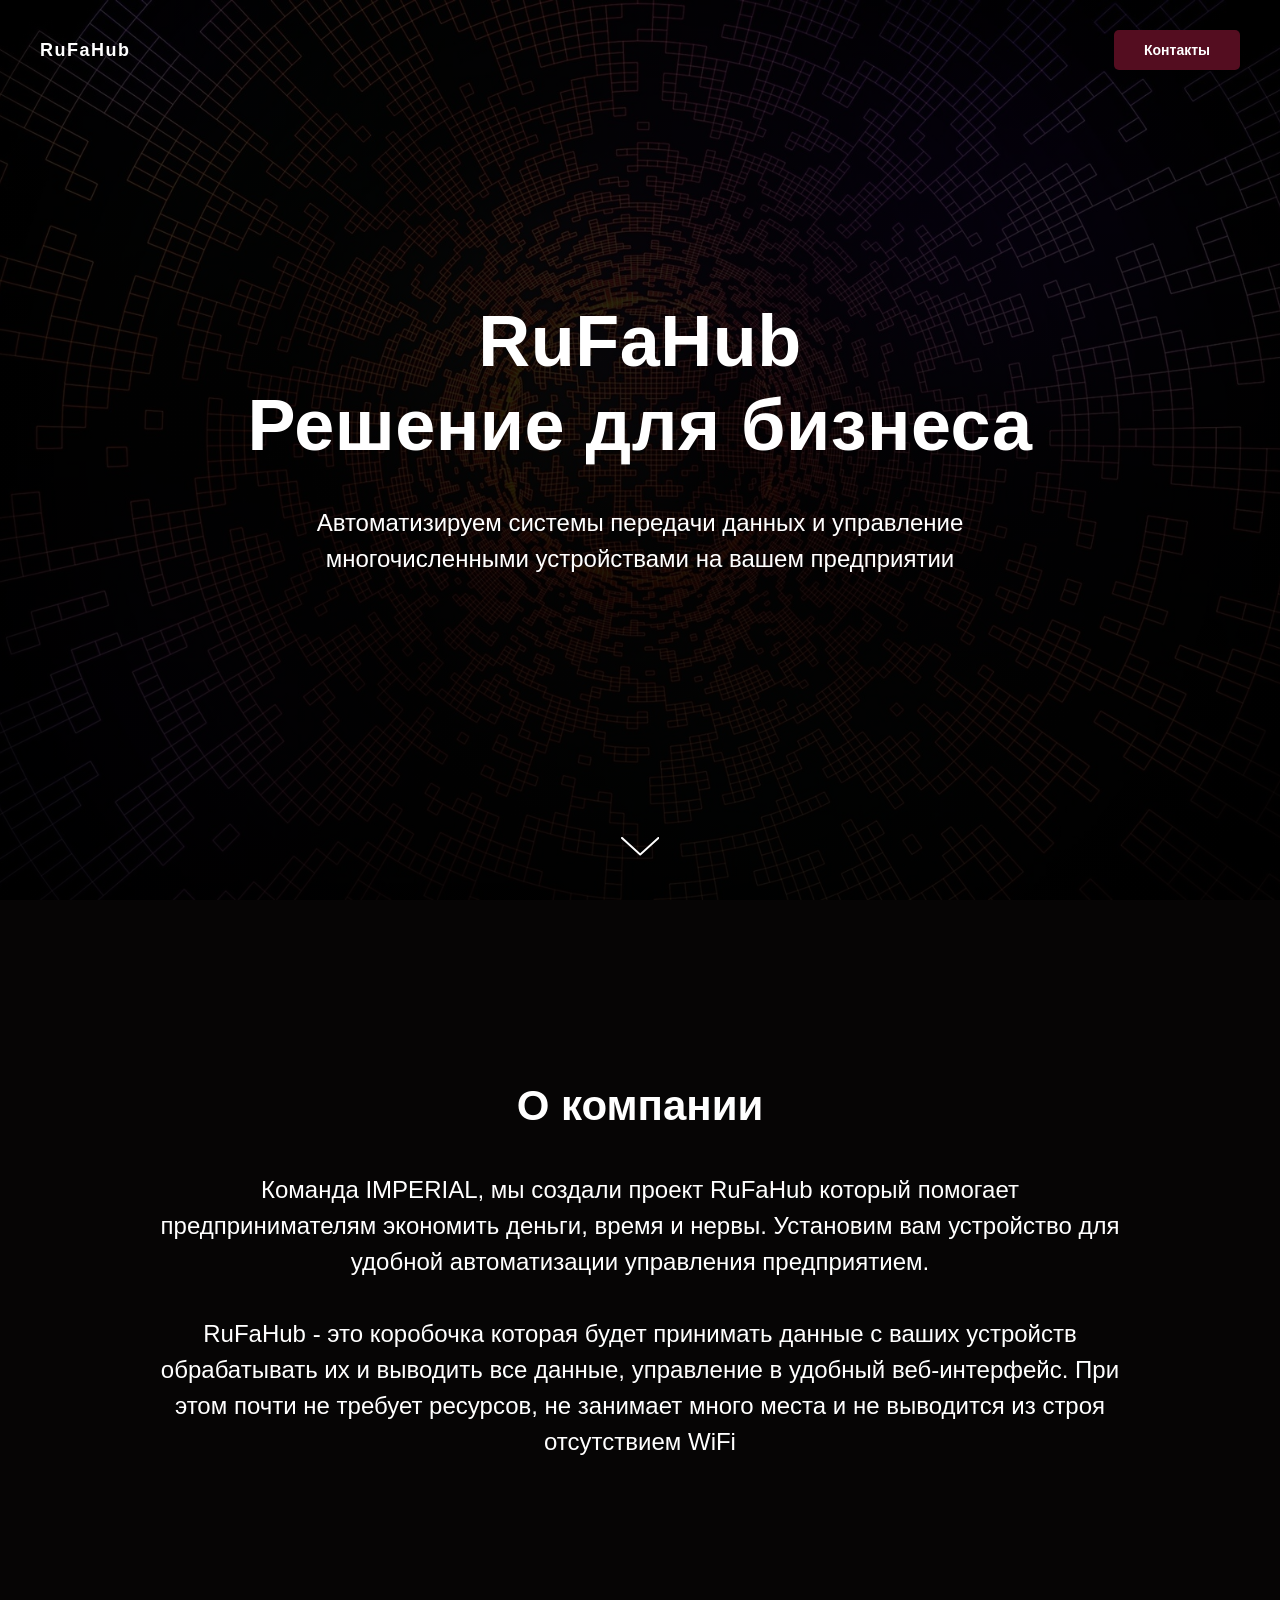
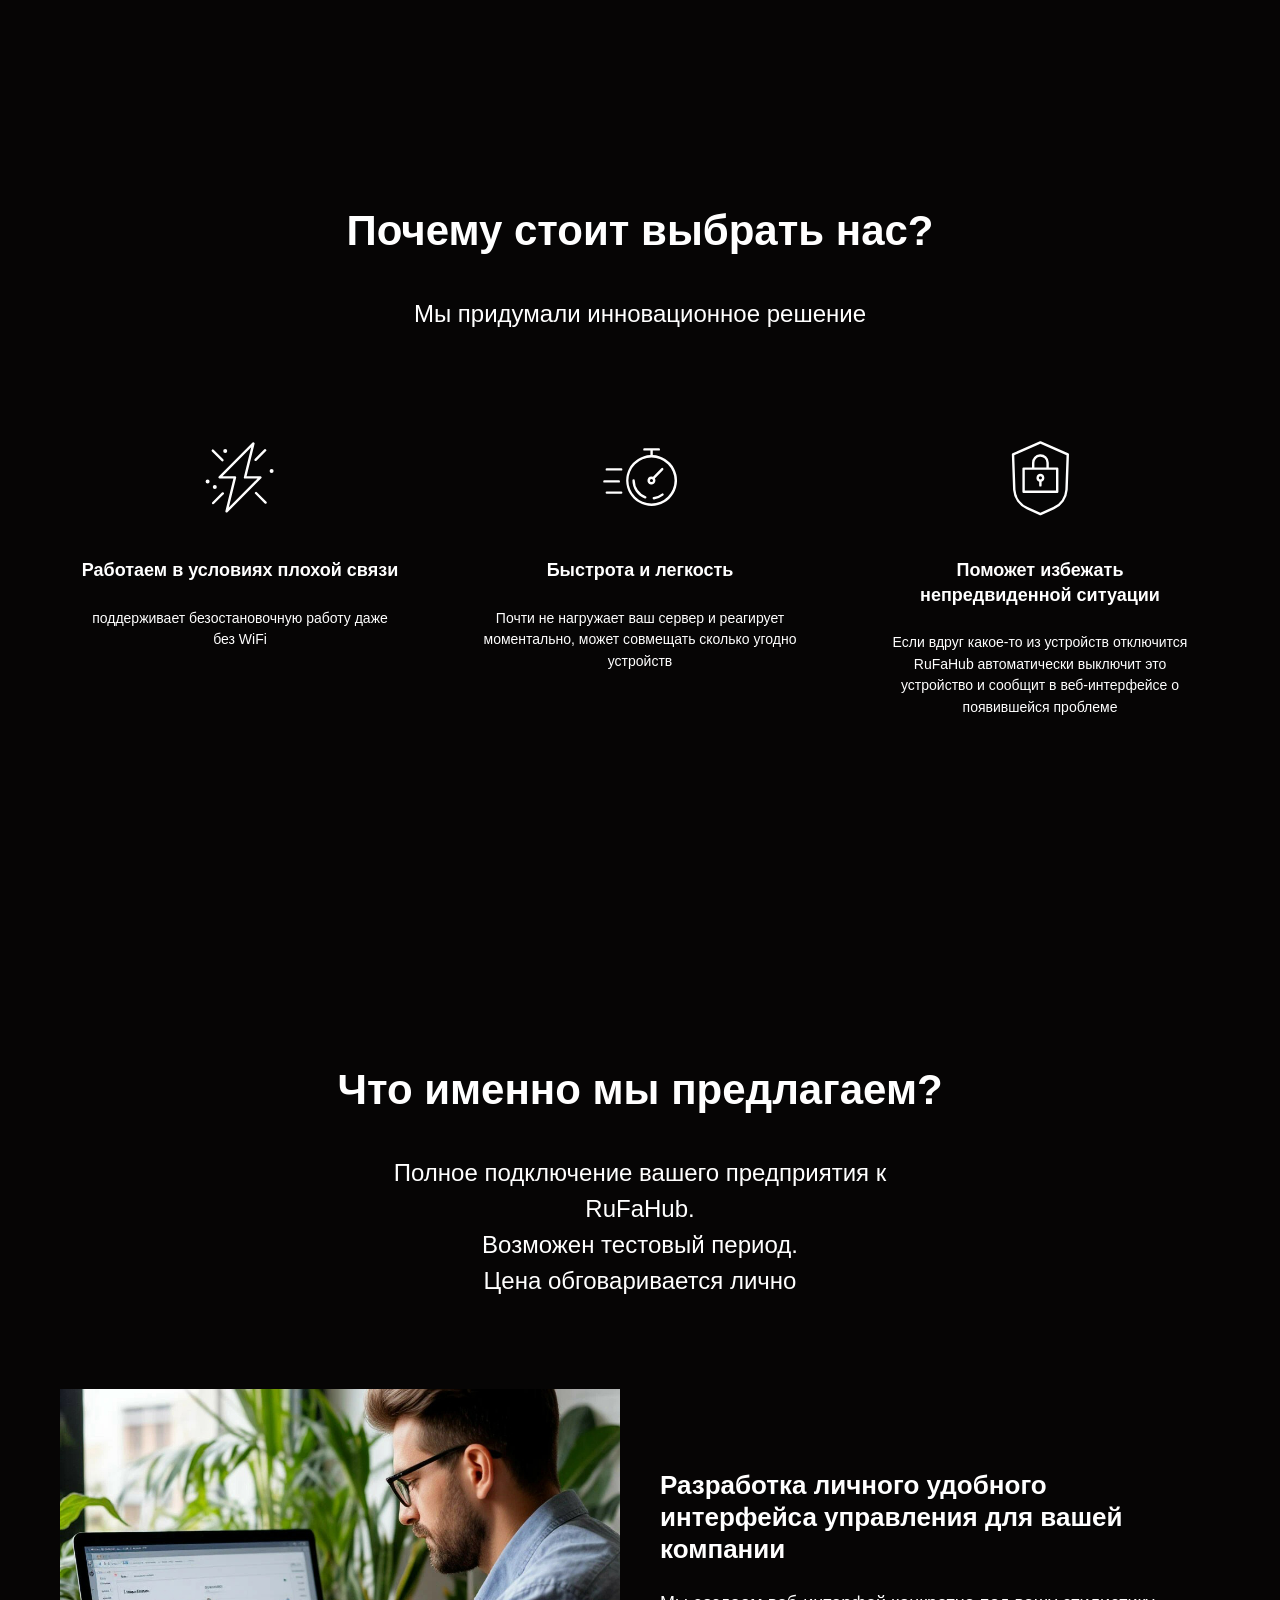
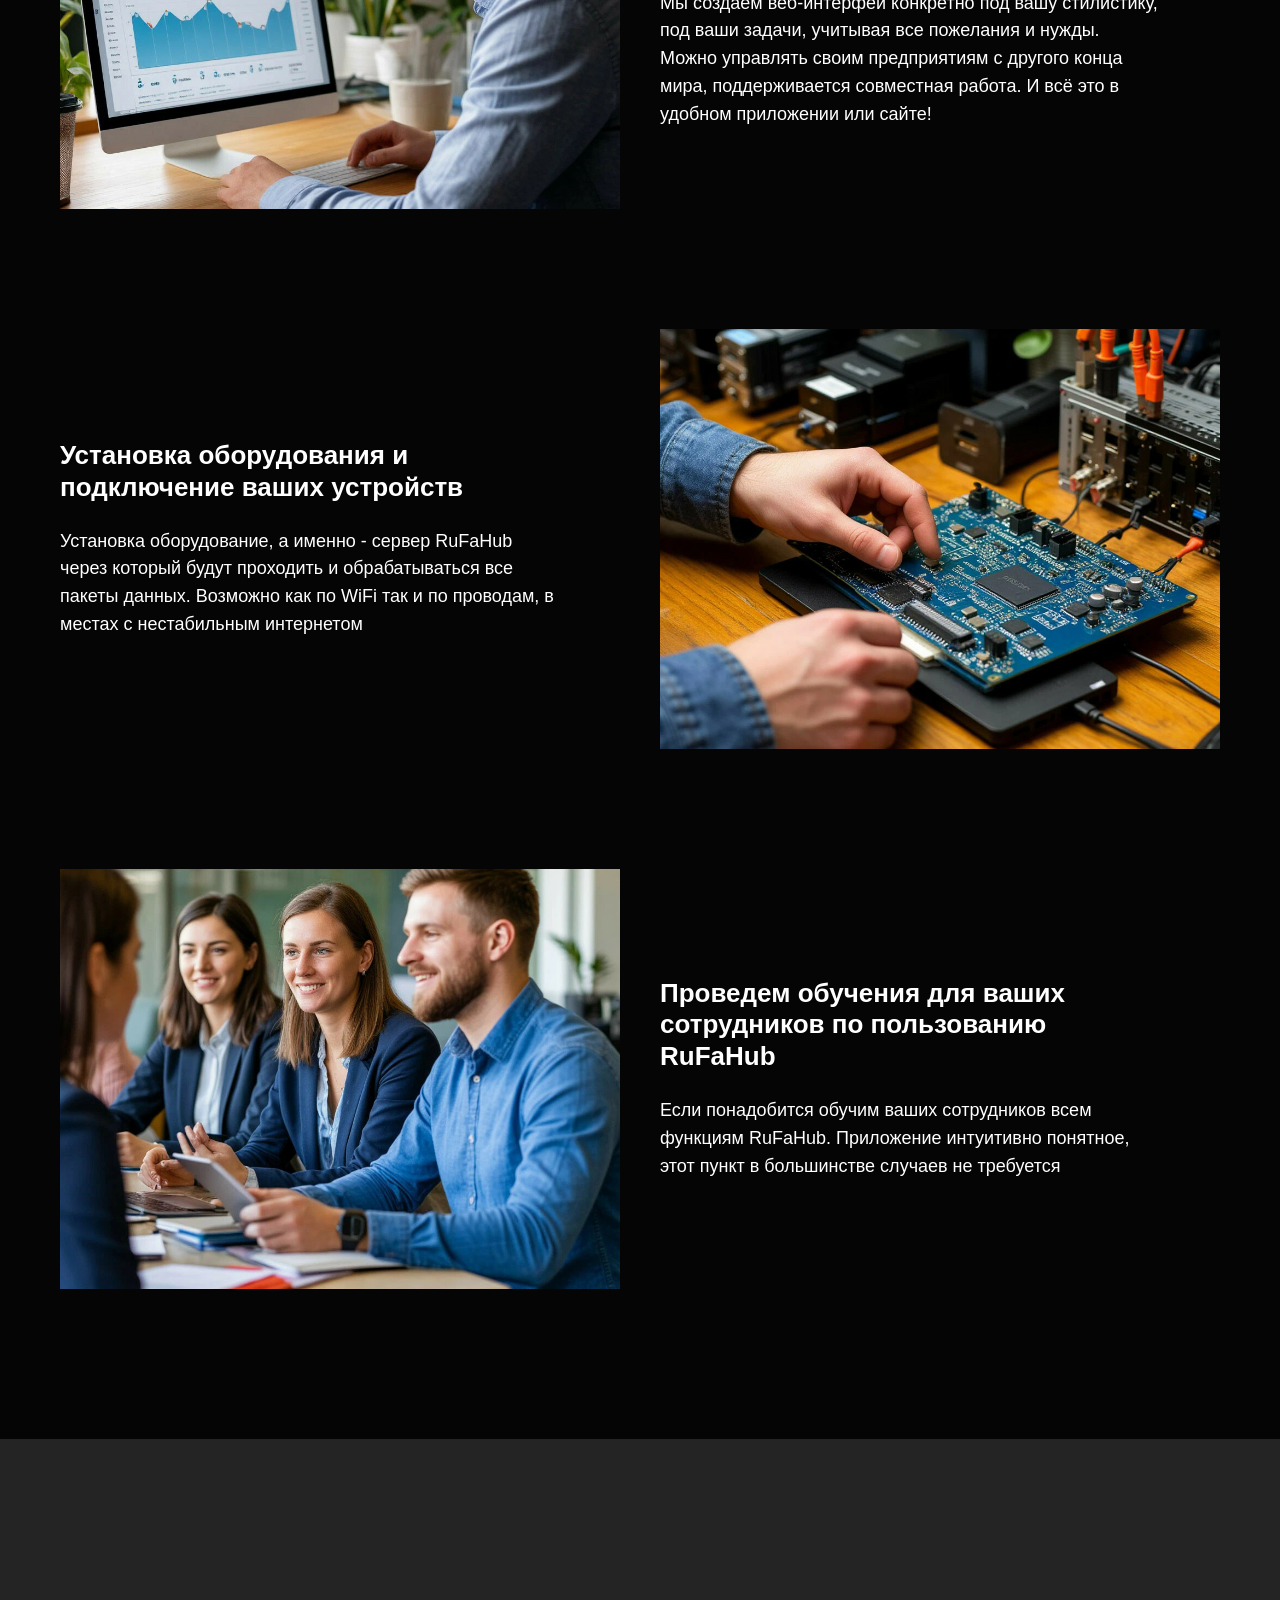
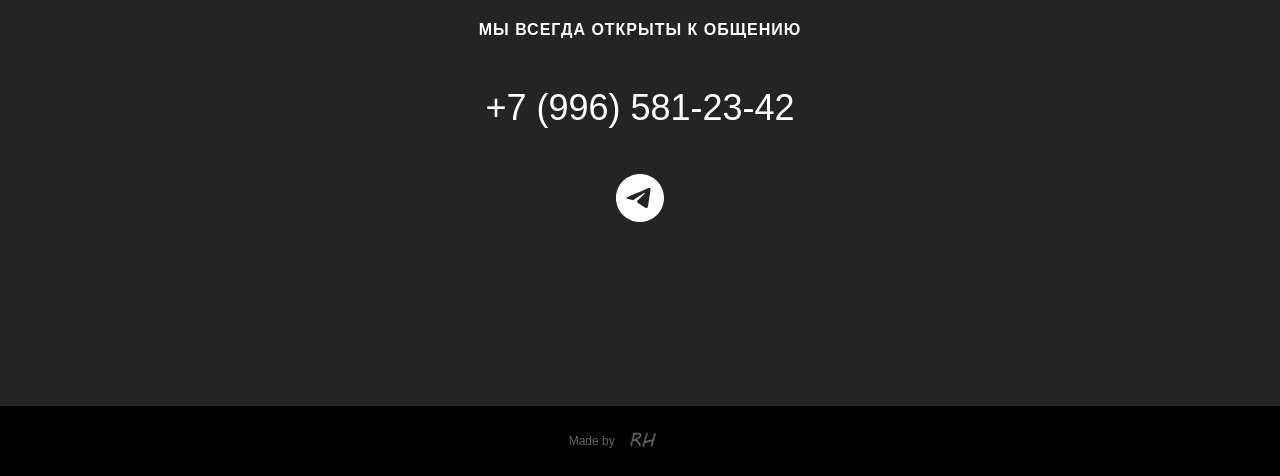
==== index.html @ b30a7cc0 "Add files via upload" ====
<!DOCTYPE html> <html> <head> <meta charset="utf-8" /> <meta http-equiv="Content-Type" content="text/html; charset=utf-8" /> <meta name="viewport" content="width=device-width, initial-scale=1.0" /> <!--metatextblock--> <title>RuFaHub</title> <meta name="description" content="RuFaHub" /> <meta property="og:url" content="http://dvrhjbfdklm.tilda.ws" /> <meta property="og:title" content="RuFaHub" /> <meta property="og:description" content="Пример того, как можно рассказать о компании" /> <meta property="og:type" content="website" /> <meta property="og:image" content="images/tild3836-3633-4561-a666-643430313362__-__resize__504x__software-gb9ef25078_.jpg" /> <link rel="canonical" href="http://dvrhjbfdklm.tilda.ws"> <!--/metatextblock--> <meta name="format-detection" content="telephone=no" /> <meta http-equiv="x-dns-prefetch-control" content="on"> <link rel="dns-prefetch" href="https://ws.tildacdn.com">  <link rel="shortcut icon" href="images/tildafavicon.ico" type="image/x-icon" /> <!-- Assets --> <script src="https://neo.tildacdn.com/js/tilda-fallback-1.0.min.js" async charset="utf-8"></script> <link rel="stylesheet" href="css/tilda-grid-3.0.min.css" type="text/css" media="all" onerror="this.loaderr='y';"/> <link rel="stylesheet" href="css/tilda-blocks-page68066929.min.css?t=1746087575" type="text/css" media="all" onerror="this.loaderr='y';" /> <link rel="stylesheet" href="css/tilda-animation-2.0.min.css" type="text/css" media="all" onerror="this.loaderr='y';" /> <link rel="stylesheet" href="css/tilda-cover-1.0.min.css" type="text/css" media="all" onerror="this.loaderr='y';" /> <link rel="stylesheet" href="css/tilda-cards-1.0.min.css" type="text/css" media="all" onerror="this.loaderr='y';" /> <link rel="stylesheet" href="css/fonts-tildasans.css" type="text/css" media="all" onerror="this.loaderr='y';" /> <script nomodule src="js/tilda-polyfill-1.0.min.js" charset="utf-8"></script> <script type="text/javascript">function t_onReady(func) {if(document.readyState!='loading') {func();} else {document.addEventListener('DOMContentLoaded',func);}}
function t_onFuncLoad(funcName,okFunc,time) {if(typeof window[funcName]==='function') {okFunc();} else {setTimeout(function() {t_onFuncLoad(funcName,okFunc,time);},(time||100));}}function t_throttle(fn,threshhold,scope) {return function() {fn.apply(scope||this,arguments);};}</script> <script src="js/tilda-scripts-3.0.min.js" charset="utf-8" defer onerror="this.loaderr='y';"></script> <script src="js/tilda-blocks-page68066929.min.js?t=1746087575" charset="utf-8" async onerror="this.loaderr='y';"></script> <script src="js/lazyload-1.3.min.export.js" charset="utf-8" async onerror="this.loaderr='y';"></script> <script src="js/tilda-animation-2.0.min.js" charset="utf-8" async onerror="this.loaderr='y';"></script> <script src="js/tilda-menu-1.0.min.js" charset="utf-8" async onerror="this.loaderr='y';"></script> <script src="js/tilda-cover-1.0.min.js" charset="utf-8" async onerror="this.loaderr='y';"></script> <script src="js/tilda-cards-1.0.min.js" charset="utf-8" async onerror="this.loaderr='y';"></script> <script src="js/tilda-skiplink-1.0.min.js" charset="utf-8" async onerror="this.loaderr='y';"></script> <script src="js/tilda-events-1.0.min.js" charset="utf-8" async onerror="this.loaderr='y';"></script> <script type="text/javascript">window.dataLayer=window.dataLayer||[];</script> <script type="text/javascript">(function() {if((/bot|google|yandex|baidu|bing|msn|duckduckbot|teoma|slurp|crawler|spider|robot|crawling|facebook/i.test(navigator.userAgent))===false&&typeof(sessionStorage)!='undefined'&&sessionStorage.getItem('visited')!=='y'&&document.visibilityState){var style=document.createElement('style');style.type='text/css';style.innerHTML='@media screen and (min-width: 980px) {.t-records {opacity: 0;}.t-records_animated {-webkit-transition: opacity ease-in-out .2s;-moz-transition: opacity ease-in-out .2s;-o-transition: opacity ease-in-out .2s;transition: opacity ease-in-out .2s;}.t-records.t-records_visible {opacity: 1;}}';document.getElementsByTagName('head')[0].appendChild(style);function t_setvisRecs(){var alr=document.querySelectorAll('.t-records');Array.prototype.forEach.call(alr,function(el) {el.classList.add("t-records_animated");});setTimeout(function() {Array.prototype.forEach.call(alr,function(el) {el.classList.add("t-records_visible");});sessionStorage.setItem("visited","y");},400);}
document.addEventListener('DOMContentLoaded',t_setvisRecs);}})();</script></head> <body class="t-body" style="margin:0;"> <!--allrecords--> <div id="allrecords" data-tilda-export="yes" class="t-records" data-hook="blocks-collection-content-node" data-tilda-project-id="13129597" data-tilda-page-id="68066929" data-tilda-formskey="01997da2cccad32f312a5c9513129597" data-tilda-cookie="no" data-tilda-lazy="yes" data-tilda-root-zone="com"> <div id="rec998269716" class="r t-rec" style=" " data-animationappear="off" data-record-type="257"> <!-- T228 --> <div id="nav998269716marker"></div> <div class="tmenu-mobile"> <div class="tmenu-mobile__container"> <div class="tmenu-mobile__text t-name t-name_md" field="menu_mob_title">&nbsp;</div> <button type="button"
class="t-menuburger t-menuburger_first "
aria-label="Навигационное меню"
aria-expanded="false"> <span style="background-color:#fff;"></span> <span style="background-color:#fff;"></span> <span style="background-color:#fff;"></span> <span style="background-color:#fff;"></span> </button> <script>function t_menuburger_init(recid) {var rec=document.querySelector('#rec' + recid);if(!rec) return;var burger=rec.querySelector('.t-menuburger');if(!burger) return;var isSecondStyle=burger.classList.contains('t-menuburger_second');if(isSecondStyle&&!window.isMobile&&!('ontouchend' in document)) {burger.addEventListener('mouseenter',function() {if(burger.classList.contains('t-menuburger-opened')) return;burger.classList.remove('t-menuburger-unhovered');burger.classList.add('t-menuburger-hovered');});burger.addEventListener('mouseleave',function() {if(burger.classList.contains('t-menuburger-opened')) return;burger.classList.remove('t-menuburger-hovered');burger.classList.add('t-menuburger-unhovered');setTimeout(function() {burger.classList.remove('t-menuburger-unhovered');},300);});}
burger.addEventListener('click',function() {if(!burger.closest('.tmenu-mobile')&&!burger.closest('.t450__burger_container')&&!burger.closest('.t466__container')&&!burger.closest('.t204__burger')&&!burger.closest('.t199__js__menu-toggler')) {burger.classList.toggle('t-menuburger-opened');burger.classList.remove('t-menuburger-unhovered');}});var menu=rec.querySelector('[data-menu="yes"]');if(!menu) return;var menuLinks=menu.querySelectorAll('.t-menu__link-item');var submenuClassList=['t978__menu-link_hook','t978__tm-link','t966__tm-link','t794__tm-link','t-menusub__target-link'];Array.prototype.forEach.call(menuLinks,function(link) {link.addEventListener('click',function() {var isSubmenuHook=submenuClassList.some(function(submenuClass) {return link.classList.contains(submenuClass);});if(isSubmenuHook) return;burger.classList.remove('t-menuburger-opened');});});menu.addEventListener('clickedAnchorInTooltipMenu',function() {burger.classList.remove('t-menuburger-opened');});}
t_onReady(function() {t_onFuncLoad('t_menuburger_init',function(){t_menuburger_init('998269716');});});</script> <style>.t-menuburger{position:relative;flex-shrink:0;width:28px;height:20px;padding:0;border:none;background-color:transparent;outline:none;-webkit-transform:rotate(0deg);transform:rotate(0deg);transition:transform .5s ease-in-out;cursor:pointer;z-index:999;}.t-menuburger span{display:block;position:absolute;width:100%;opacity:1;left:0;-webkit-transform:rotate(0deg);transform:rotate(0deg);transition:.25s ease-in-out;height:3px;background-color:#000;}.t-menuburger span:nth-child(1){top:0px;}.t-menuburger span:nth-child(2),.t-menuburger span:nth-child(3){top:8px;}.t-menuburger span:nth-child(4){top:16px;}.t-menuburger__big{width:42px;height:32px;}.t-menuburger__big span{height:5px;}.t-menuburger__big span:nth-child(2),.t-menuburger__big span:nth-child(3){top:13px;}.t-menuburger__big span:nth-child(4){top:26px;}.t-menuburger__small{width:22px;height:14px;}.t-menuburger__small span{height:2px;}.t-menuburger__small span:nth-child(2),.t-menuburger__small span:nth-child(3){top:6px;}.t-menuburger__small span:nth-child(4){top:12px;}.t-menuburger-opened span:nth-child(1){top:8px;width:0%;left:50%;}.t-menuburger-opened span:nth-child(2){-webkit-transform:rotate(45deg);transform:rotate(45deg);}.t-menuburger-opened span:nth-child(3){-webkit-transform:rotate(-45deg);transform:rotate(-45deg);}.t-menuburger-opened span:nth-child(4){top:8px;width:0%;left:50%;}.t-menuburger-opened.t-menuburger__big span:nth-child(1){top:6px;}.t-menuburger-opened.t-menuburger__big span:nth-child(4){top:18px;}.t-menuburger-opened.t-menuburger__small span:nth-child(1),.t-menuburger-opened.t-menuburger__small span:nth-child(4){top:6px;}@media (hover),(min-width:0\0){.t-menuburger_first:hover span:nth-child(1){transform:translateY(1px);}.t-menuburger_first:hover span:nth-child(4){transform:translateY(-1px);}.t-menuburger_first.t-menuburger__big:hover span:nth-child(1){transform:translateY(3px);}.t-menuburger_first.t-menuburger__big:hover span:nth-child(4){transform:translateY(-3px);}}.t-menuburger_second span:nth-child(2),.t-menuburger_second span:nth-child(3){width:80%;left:20%;right:0;}@media (hover),(min-width:0\0){.t-menuburger_second.t-menuburger-hovered span:nth-child(2),.t-menuburger_second.t-menuburger-hovered span:nth-child(3){animation:t-menuburger-anim 0.3s ease-out normal forwards;}.t-menuburger_second.t-menuburger-unhovered span:nth-child(2),.t-menuburger_second.t-menuburger-unhovered span:nth-child(3){animation:t-menuburger-anim2 0.3s ease-out normal forwards;}}.t-menuburger_second.t-menuburger-opened span:nth-child(2),.t-menuburger_second.t-menuburger-opened span:nth-child(3){left:0;right:0;width:100%!important;}.t-menuburger_third span:nth-child(4){width:70%;left:unset;right:0;}@media (hover),(min-width:0\0){.t-menuburger_third:not(.t-menuburger-opened):hover span:nth-child(4){width:100%;}}.t-menuburger_third.t-menuburger-opened span:nth-child(4){width:0!important;right:50%;}.t-menuburger_fourth{height:12px;}.t-menuburger_fourth.t-menuburger__small{height:8px;}.t-menuburger_fourth.t-menuburger__big{height:18px;}.t-menuburger_fourth span:nth-child(2),.t-menuburger_fourth span:nth-child(3){top:4px;opacity:0;}.t-menuburger_fourth span:nth-child(4){top:8px;}.t-menuburger_fourth.t-menuburger__small span:nth-child(2),.t-menuburger_fourth.t-menuburger__small span:nth-child(3){top:3px;}.t-menuburger_fourth.t-menuburger__small span:nth-child(4){top:6px;}.t-menuburger_fourth.t-menuburger__small span:nth-child(2),.t-menuburger_fourth.t-menuburger__small span:nth-child(3){top:3px;}.t-menuburger_fourth.t-menuburger__small span:nth-child(4){top:6px;}.t-menuburger_fourth.t-menuburger__big span:nth-child(2),.t-menuburger_fourth.t-menuburger__big span:nth-child(3){top:6px;}.t-menuburger_fourth.t-menuburger__big span:nth-child(4){top:12px;}@media (hover),(min-width:0\0){.t-menuburger_fourth:not(.t-menuburger-opened):hover span:nth-child(1){transform:translateY(1px);}.t-menuburger_fourth:not(.t-menuburger-opened):hover span:nth-child(4){transform:translateY(-1px);}.t-menuburger_fourth.t-menuburger__big:not(.t-menuburger-opened):hover span:nth-child(1){transform:translateY(3px);}.t-menuburger_fourth.t-menuburger__big:not(.t-menuburger-opened):hover span:nth-child(4){transform:translateY(-3px);}}.t-menuburger_fourth.t-menuburger-opened span:nth-child(1),.t-menuburger_fourth.t-menuburger-opened span:nth-child(4){top:4px;}.t-menuburger_fourth.t-menuburger-opened span:nth-child(2),.t-menuburger_fourth.t-menuburger-opened span:nth-child(3){opacity:1;}@keyframes t-menuburger-anim{0%{width:80%;left:20%;right:0;}50%{width:100%;left:0;right:0;}100%{width:80%;left:0;right:20%;}}@keyframes t-menuburger-anim2{0%{width:80%;left:0;}50%{width:100%;right:0;left:0;}100%{width:80%;left:20%;right:0;}}</style> </div> </div> <style>.tmenu-mobile{background-color:#111;display:none;width:100%;top:0;z-index:990;}.tmenu-mobile_positionfixed{position:fixed;}.tmenu-mobile__text{color:#fff;}.tmenu-mobile__container{min-height:64px;padding:20px;position:relative;box-sizing:border-box;display:-webkit-flex;display:-ms-flexbox;display:flex;-webkit-align-items:center;-ms-flex-align:center;align-items:center;-webkit-justify-content:space-between;-ms-flex-pack:justify;justify-content:space-between;}.tmenu-mobile__list{display:block;}.tmenu-mobile__burgerlogo{display:inline-block;font-size:24px;font-weight:400;white-space:nowrap;vertical-align:middle;}.tmenu-mobile__imglogo{height:auto;display:block;max-width:300px!important;box-sizing:border-box;padding:0;margin:0 auto;}@media screen and (max-width:980px){.tmenu-mobile__menucontent_hidden{display:none;height:100%;}.tmenu-mobile{display:block;}}@media screen and (max-width:980px){#rec998269716 .t-menuburger{-webkit-order:1;-ms-flex-order:1;order:1;}}</style> <style> #rec998269716 .tmenu-mobile__burgerlogo a{font-size:18px;color:#ffffff;font-weight:700;letter-spacing:1.5px;}</style> <style> #rec998269716 .tmenu-mobile__burgerlogo__title{font-size:18px;color:#ffffff;font-weight:700;letter-spacing:1.5px;}</style> <div id="nav998269716" class="t228 t228__positionabsolute tmenu-mobile__menucontent_hidden" style="background-color: rgba(0,0,0,0.0); height:100px; " data-bgcolor-hex="#000000" data-bgcolor-rgba="rgba(0,0,0,0.0)" data-navmarker="nav998269716marker" data-appearoffset="" data-bgopacity-two="" data-menushadow="" data-menushadow-css="" data-bgopacity="0.0" data-menu-items-align="right" data-menu="yes"> <div class="t228__maincontainer " style="height:100px;"> <div class="t228__padding40px"></div> <div class="t228__leftside"> <div class="t228__leftcontainer"> <div class="t228__logo t-title" field="title">RuFaHub</div> </div> </div> <div class="t228__centerside t228__menualign_right"> </div> <div class="t228__rightside"> <div class="t228__rightcontainer"> <div class="t228__right_buttons"> <div class="t228__right_buttons_wrap"> <div class="t228__right_buttons_but"> <a href="#rec998269761" target="" class="t-btn t-btn_md " style="color:#ffffff;background-color:#540d20;border-radius:5px; -moz-border-radius:5px; -webkit-border-radius:5px;" data-buttonfieldset="button">
Контакты
</a> </div> </div> </div> </div> </div> <div class="t228__padding40px"></div> </div> </div> <style>@media screen and (max-width:980px){#rec998269716 .t228{position:static;}}</style> <script>window.addEventListener('resize',t_throttle(function() {t_onFuncLoad('t_menu__setBGcolor',function() {t_menu__setBGcolor('998269716','.t228');});}));t_onReady(function() {t_onFuncLoad('t_menu__highlightActiveLinks',function() {t_menu__highlightActiveLinks('.t228__list_item a');});t_onFuncLoad('t228__init',function() {t228__init('998269716');});t_onFuncLoad('t_menu__setBGcolor',function() {t_menu__setBGcolor('998269716','.t228');});t_onFuncLoad('t_menu__interactFromKeyboard',function() {t_menu__interactFromKeyboard('998269716');});t_onFuncLoad('t_menu__createMobileMenu',function() {t_menu__createMobileMenu('998269716','.t228');});});</script> <!--[if IE 8]> <style>#rec998269716 .t228{filter:progid:DXImageTransform.Microsoft.gradient(startColorStr='#D9000000',endColorstr='#D9000000');}</style> <![endif]--> <style>@media (hover:hover),(min-width:0\0) {#rec998269716 .t-btn:not(.t-animate_no-hover):hover {color:#ff4c7c !important;background-color:#ffffff !important;}#rec998269716 .t-btn:not(.t-animate_no-hover):focus-visible {color:#ff4c7c !important;background-color:#ffffff !important;}#rec998269716 .t-btn:not(.t-animate_no-hover) {transition-property:background-color,color,border-color,box-shadow;transition-duration:0.2s;transition-timing-function:ease-in-out;}#rec998269716 .t-btntext:not(.t-animate_no-hover):hover {color:#ff4c7c !important;}#rec998269716 .t-btntext:not(.t-animate_no-hover):focus-visible {color:#ff4c7c !important;}}</style> <style>#rec998269716 .t-menu__link-item{}@supports (overflow:-webkit-marquee) and (justify-content:inherit){#rec998269716 .t-menu__link-item,#rec998269716 .t-menu__link-item.t-active{opacity:1 !important;}}</style> <style> #rec998269716 .t228__leftcontainer a{font-size:18px;color:#ffffff;font-weight:700;letter-spacing:1.5px;}#rec998269716 a.t-menu__link-item{color:#ffffff;font-weight:600;}#rec998269716 .t228__right_langs_lang a{color:#ffffff;font-weight:600;}</style> <style> #rec998269716 .t228__logo{font-size:18px;color:#ffffff;font-weight:700;letter-spacing:1.5px;}</style> </div> <div id="rec998269721" class="r t-rec" style=" " data-animationappear="off" data-record-type="18"> <!-- cover --> <div class="t-cover" id="recorddiv998269721"bgimgfield="img"style="height:100vh;background-image:url('images/tild3836-3633-4561-a666-643430313362__-__resize__20x__software-gb9ef25078_.jpg');"> <div class="t-cover__carrier" id="coverCarry998269721"data-content-cover-id="998269721"data-content-cover-bg="images/tild3836-3633-4561-a666-643430313362__software-gb9ef25078_.jpg"data-display-changed="true"data-content-cover-height="100vh"data-content-cover-parallax=""data-content-use-image-for-mobile-cover=""style="height:100vh;background-attachment:scroll; background-position:center bottom;"itemscope itemtype="http://schema.org/ImageObject"><meta itemprop="image" content="images/tild3836-3633-4561-a666-643430313362__software-gb9ef25078_.jpg"></div> <div class="t-cover__filter" style="height:100vh;background-image: -moz-linear-gradient(top, rgba(0,0,0,0.80), rgba(0,0,0,0.90));background-image: -webkit-linear-gradient(top, rgba(0,0,0,0.80), rgba(0,0,0,0.90));background-image: -o-linear-gradient(top, rgba(0,0,0,0.80), rgba(0,0,0,0.90));background-image: -ms-linear-gradient(top, rgba(0,0,0,0.80), rgba(0,0,0,0.90));background-image: linear-gradient(top, rgba(0,0,0,0.80), rgba(0,0,0,0.90));filter: progid:DXImageTransform.Microsoft.gradient(startColorStr='#33000000', endColorstr='#19000000');"></div> <div class="t-container"> <div class="t-col t-col_12 "> <div class="t-cover__wrapper t-valign_middle" style="height:100vh;"> <div class="t001 t-align_center"> <div class="t001__wrapper" data-hook-content="covercontent"> <div class="t001__title t-title t-title_xl t-animate" data-animate-style="fadeinup" data-animate-group="yes" field="title">RuFaHub<br />Решение для бизнеса</div> <div class="t001__descr t-descr t-descr_xl t001__descr_center t-animate" data-animate-style="fadeinup" data-animate-group="yes" field="descr">Автоматизируем системы передачи данных и управление многочисленными устройствами на вашем предприятии</div> <span class="space"></span> </div> </div> </div> </div> </div> <!-- arrow --> <div class="t-cover__arrow"><div class="t-cover__arrow-wrapper t-cover__arrow-wrapper_animated"><div class="t-cover__arrow_mobile"><svg role="presentation" class="t-cover__arrow-svg" style="fill:#ffffff;" x="0px" y="0px" width="38.417px" height="18.592px" viewBox="0 0 38.417 18.592" style="enable-background:new 0 0 38.417 18.592;"><g><path d="M19.208,18.592c-0.241,0-0.483-0.087-0.673-0.261L0.327,1.74c-0.408-0.372-0.438-1.004-0.066-1.413c0.372-0.409,1.004-0.439,1.413-0.066L19.208,16.24L36.743,0.261c0.411-0.372,1.042-0.342,1.413,0.066c0.372,0.408,0.343,1.041-0.065,1.413L19.881,18.332C19.691,18.505,19.449,18.592,19.208,18.592z"/></g></svg></div></div></div> <!-- arrow --> </div> <style> #rec998269721 .t001__uptitle{text-transform:uppercase;}#rec998269721 .t001__descr{opacity:1;}</style> </div> <div id="rec998269731" class="r t-rec t-rec_pt_180 t-rec_pb_180" style="padding-top:180px;padding-bottom:180px;background-color:#060505; " data-record-type="467" data-bg-color="#060505"> <!-- T467 --> <div class="t467"> <div class="t-container t-align_center"> <div class="t-col t-col_10 t-prefix_1"> <div class="t467__title t-title t-title_lg t-margin_auto" field="title">О компании</div> <div class="t467__descr t-descr t-descr_xl t-margin_auto" field="descr">Команда IMPERIAL, мы создали проект RuFaHub который помогает предпринимателям экономить деньги, время и нервы. Установим вам устройство для удобной автоматизации управления предприятием.<br /><br />RuFaHub - это коробочка которая будет принимать данные с ваших устройств обрабатывать их и выводить все данные, управление в удобный веб-интерфейс. При этом почти не требует ресурсов, не занимает много места и не выводится из строя отсутствием WiFi</div> </div> </div> </div> <style> #rec998269731 .t467__title{color:#ffffff;}@media screen and (min-width:900px){#rec998269731 .t467__title{font-size:42px;}}#rec998269731 .t467__descr{color:#ffffff;}</style> </div> <div id="rec998269736" class="r t-rec t-rec_pt_165 t-rec_pb_195" style="padding-top:165px;padding-bottom:195px;background-color:#060505; " data-record-type="490" data-bg-color="#060505"> <!-- t490 --> <div class="t490"> <div class="t-section__container t-container t-container_flex"> <div class="t-col t-col_12 "> <div
class="t-section__title t-title t-title_xs t-align_center t-margin_auto"
field="btitle">
Почему стоит выбрать нас?
</div> <div
class="t-section__descr t-descr t-descr_xl t-align_center t-margin_auto"
field="bdescr">
Мы придумали инновационное решение
</div> </div> </div> <style>.t-section__descr {max-width:560px;}#rec998269736 .t-section__title {margin-bottom:40px;}#rec998269736 .t-section__descr {margin-bottom:105px;}@media screen and (max-width:960px) {#rec998269736 .t-section__title {margin-bottom:20px;}#rec998269736 .t-section__descr {margin-bottom:45px;}}</style> <style> #rec998269736 .t-section__title{color:#ffffff;}#rec998269736 .t-section__descr{color:#ffffff;}</style> <div
class="t490__container t-container_flex t-card__container t-container"> <div class="t-card__col t-card__col_withoutbtn t490__col t-col t-col_4 t-align_center t-item"> <img class="t490__img t-img"
src="images/lib__icons__tilda__-__paint__ffffff--1-0-100__lightning_effective.svg"
imgfield="li_img__1476968690512"
style="width:80px;"
alt=""> <div class="t490__wrappercenter"> <div class="t-card__title t-name t-name_sm" field="li_title__1476968690512">
Работаем в условиях плохой связи
</div> <div class="t-card__descr t-descr t-descr_xxs" field="li_descr__1476968690512">
поддерживает безостановочную работу даже без WiFi
</div> <style> #rec998269736 .t-card__title{color:#ffffff;}#rec998269736 .t-card__descr{color:#ffffff;}</style> </div> </div> <div class="t-card__col t-card__col_withoutbtn t490__col t-col t-col_4 t-align_center t-item"> <img class="t490__img t-img"
src="images/lib__icons__tilda__-__paint__ffffff--1-0-100__speed_time_fast.svg"
imgfield="li_img__1476968700508"
style="width:80px;"
alt=""> <div class="t490__wrappercenter"> <div class="t-card__title t-name t-name_sm" field="li_title__1476968700508">
Быстрота и легкость
</div> <div class="t-card__descr t-descr t-descr_xxs" field="li_descr__1476968700508">
Почти не нагружает ваш сервер и реагирует моментально, может совмещать сколько угодно устройств
</div> <style> #rec998269736 .t-card__title{color:#ffffff;}#rec998269736 .t-card__descr{color:#ffffff;}</style> </div> </div> <div class="t-card__col t-card__col_withoutbtn t490__col t-col t-col_4 t-align_center t-item"> <img class="t490__img t-img"
src="images/lib__icons__tilda__-__paint__ffffff--1-0-100__safe_safety.svg"
imgfield="li_img__1476968722790"
style="width:80px;"
alt=""> <div class="t490__wrappercenter"> <div class="t-card__title t-name t-name_sm" field="li_title__1476968722790">
Поможет избежать непредвиденной ситуации
</div> <div class="t-card__descr t-descr t-descr_xxs" field="li_descr__1476968722790">
Если вдруг какое-то из устройств отключится RuFaHub автоматически выключит это устройство и сообщит в веб-интерфейсе о появившейся проблеме
</div> <style> #rec998269736 .t-card__title{color:#ffffff;}#rec998269736 .t-card__descr{color:#ffffff;}</style> </div> </div> </div> </div> <script>t_onReady(function() {t_onFuncLoad('t490_init',function() {t490_init('998269736');});});</script> </div> <div id="rec998269746" class="r t-rec t-rec_pt_150 t-rec_pb_150" style="padding-top:150px;padding-bottom:150px;background-color:#060505; " data-animationappear="off" data-record-type="843" data-bg-color="#060505"> <!-- t843 --> <div class="t843"> <div class="t-section__container t-container t-container_flex"> <div class="t-col t-col_12 "> <div
class="t-section__title t-title t-title_xs t-align_center t-margin_auto"
field="btitle">
Что именно мы предлагаем?
</div> <div
class="t-section__descr t-descr t-descr_xl t-align_center t-margin_auto"
field="bdescr">
Полное подключение вашего предприятия к RuFaHub.<br />Возможен тестовый период.<br />Цена обговаривается лично
</div> </div> </div> <style>.t-section__descr {max-width:560px;}#rec998269746 .t-section__title {margin-bottom:40px;}#rec998269746 .t-section__descr {margin-bottom:90px;}@media screen and (max-width:960px) {#rec998269746 .t-section__title {margin-bottom:20px;}#rec998269746 .t-section__descr {margin-bottom:45px;}}</style> <style> #rec998269746 .t-section__title{color:#ffffff;}#rec998269746 .t-section__descr{color:#ffffff;}</style> <div class="t-card__container t-container"> <div class="t843__colwrapper t-col t-col_12 "> <div class="t-item"> <div class="t843__col t-col t-col_6 t843__mobileimg"> <div class="t843__blockimg t-bgimg"
bgimgfield="li_img__1679642164930" data-original="images/tild3739-3862-4638-b265-363532363031__56634e2c266411f0be91.jpg" data-image-width="600" data-image-height="450"
style="background-image:url('images/tild3739-3862-4638-b265-363532363031__-__resizeb__20x__56634e2c266411f0be91.jpg');"
itemscope itemtype="http://schema.org/ImageObject"> <meta itemprop="image" content="images/tild3739-3862-4638-b265-363532363031__56634e2c266411f0be91.jpg"> </div> </div> <div class="t843__col t-col t-col_6 t843__leftcol t843__desktopimg"> <div class="t843__imgwrapper" style="max-width:600px;"> <div class="t843__blockimg t-bgimg" data-original="images/tild3739-3862-4638-b265-363532363031__56634e2c266411f0be91.jpg"
bgimgfield="li_img__1679642164930" data-image-width="600" data-image-height="450"
style="background-image:url('images/tild3739-3862-4638-b265-363532363031__-__resizeb__20x__56634e2c266411f0be91.jpg');"
itemscope itemtype="http://schema.org/ImageObject"> <meta itemprop="image" content="images/tild3739-3862-4638-b265-363532363031__56634e2c266411f0be91.jpg"> </div> </div> </div> <div class="t843__col t-col t-col_6 t843__rightcol"> <div class="t843__textwrapper t-align_left" style="max-width:500px;"> <div class="t843__content t-valign_middle"> <div class="t843__box"> <div
class="t-card__title t-heading t-heading_xs"
id="cardtitle1_998269746"
field="li_title__1679642164930">
Разработка личного удобного интерфейса управления для вашей компании
</div> <div class="t-card__descr t-descr t-descr_sm" field="li_descr__1679642164930">
Мы создаем веб-интерфей конкретно под вашу стилистику, под ваши задачи, учитывая все пожелания и нужды. Можно управлять своим предприятиям с другого конца мира, поддерживается совместная работа. И всё это в удобном приложении или сайте!
</div> </div> </div> </div> </div> </div> <div class="t843__separator t-clear" style=""></div> <div class="t-item"> <div class="t843__col t-col t-col_6 t843__mobileimg"> <div class="t843__blockimg t-bgimg"
bgimgfield="li_img__1679642164931" data-original="images/tild3839-6363-4031-b162-313136396238__7f74b63d266411f0b08d.jpg" data-image-width="600" data-image-height="450"
style="background-image:url('images/tild3839-6363-4031-b162-313136396238__-__resizeb__20x__7f74b63d266411f0b08d.jpg');"
itemscope itemtype="http://schema.org/ImageObject"> <meta itemprop="image" content="images/tild3839-6363-4031-b162-313136396238__7f74b63d266411f0b08d.jpg"> </div> </div> <div class="t843__col t-col t-col_6 t843__leftcol"> <div class="t843__textwrapper t-align_left" style="max-width:500px;"> <div class="t843__content t-valign_middle"> <div class="t843__box"> <div
class="t-card__title t-heading t-heading_xs"
id="cardtitle2_998269746"
field="li_title__1679642164931">
Установка оборудования и подключение ваших устройств
</div> <div class="t-card__descr t-descr t-descr_sm" field="li_descr__1679642164931">
Установка оборудование, а именно - сервер RuFaHub через который будут проходить и обрабатываться все пакеты данных. Возможно как по WiFi так и по проводам, в местах с нестабильным интернетом
</div> </div> </div> </div> </div> <div class="t843__col t-col t-col_6 t843__rightcol t843__desktopimg"> <div class="t843__imgwrapper" style="max-width:600px;"> <div class="t843__blockimg t-bgimg"
bgimgfield="li_img__1679642164931" data-original="images/tild3839-6363-4031-b162-313136396238__7f74b63d266411f0b08d.jpg" data-image-width="600" data-image-height="450"
style="background-image:url('images/tild3839-6363-4031-b162-313136396238__-__resizeb__20x__7f74b63d266411f0b08d.jpg');"
itemscope itemtype="http://schema.org/ImageObject"> <meta itemprop="image" content="images/tild3839-6363-4031-b162-313136396238__7f74b63d266411f0b08d.jpg"> </div> </div> </div> </div> <div class="t843__separator t-clear" style=""></div> <div class="t-item"> <div class="t843__col t-col t-col_6 t843__mobileimg"> <div class="t843__blockimg t-bgimg"
bgimgfield="li_img__2168642164932" data-original="images/tild3932-6135-4465-b565-663165323139__c51b4c1c266411f0a486.jpg" data-image-width="600" data-image-height="450"
style="background-image:url('images/tild3932-6135-4465-b565-663165323139__-__resizeb__20x__c51b4c1c266411f0a486.jpg');"
itemscope itemtype="http://schema.org/ImageObject"> <meta itemprop="image" content="images/tild3932-6135-4465-b565-663165323139__c51b4c1c266411f0a486.jpg"> </div> </div> <div class="t843__col t-col t-col_6 t843__leftcol t843__desktopimg"> <div class="t843__imgwrapper" style="max-width:600px;"> <div class="t843__blockimg t-bgimg" data-original="images/tild3932-6135-4465-b565-663165323139__c51b4c1c266411f0a486.jpg"
bgimgfield="li_img__2168642164932" data-image-width="600" data-image-height="450"
style="background-image:url('images/tild3932-6135-4465-b565-663165323139__-__resizeb__20x__c51b4c1c266411f0a486.jpg');"
itemscope itemtype="http://schema.org/ImageObject"> <meta itemprop="image" content="images/tild3932-6135-4465-b565-663165323139__c51b4c1c266411f0a486.jpg"> </div> </div> </div> <div class="t843__col t-col t-col_6 t843__rightcol"> <div class="t843__textwrapper t-align_left" style="max-width:500px;"> <div class="t843__content t-valign_middle"> <div class="t843__box"> <div
class="t-card__title t-heading t-heading_xs"
id="cardtitle3_998269746"
field="li_title__2168642164932">
Проведем обучения для ваших сотрудников по пользованию RuFaHub
</div> <div class="t-card__descr t-descr t-descr_sm" field="li_descr__2168642164932">
Если понадобится обучим ваших сотрудников всем функциям RuFaHub. Приложение интуитивно понятное, этот пункт в большинстве случаев не требуется
</div> </div> </div> </div> </div> </div> </div> </div> </div> <script type="text/javascript">t_onReady(function() {t_onFuncLoad('t843_init',function() {t843_init('998269746');});});</script> <style> #rec998269746 .t-card__title{color:#ffffff;}#rec998269746 .t-card__descr{color:#ffffff;}</style> </div> <div id="rec998269761" class="r t-rec t-rec_pt_180 t-rec_pb_180" style="padding-top:180px;padding-bottom:180px;background-color:#242424; " data-record-type="551" data-bg-color="#242424"> <!-- t551--> <div class="t551"> <div class="t-container"> <div class="t-col t-col_6 t-prefix_3 t-align_center"> <div class="t551__title t-name t-name_xs" field="title" data-animate-order="1">МЫ ВСЕГДА ОТКРЫТЫ К ОБЩЕНИЮ<br /></div> <div class="t551__contacts t-title t-title_xxs" field="text" data-animate-order="2" data-animate-delay="0.3">+7 (996) 581-23-42</div> <div class="t-sociallinks"> <ul role="list" class="t-sociallinks__wrapper" aria-label="Social media links"> <!-- new soclinks --><li class="t-sociallinks__item t-sociallinks__item_telegram"><a href="https://t.me/dmippl" target="_blank" rel="nofollow" aria-label="dmippl" title="dmippl" style="width: 48px; height: 48px;"><svg class="t-sociallinks__svg" role="presentation" width=48px height=48px viewBox="0 0 100 100" fill="none"
xmlns="http://www.w3.org/2000/svg"> <path fill-rule="evenodd" clip-rule="evenodd"
d="M50 100c27.614 0 50-22.386 50-50S77.614 0 50 0 0 22.386 0 50s22.386 50 50 50Zm21.977-68.056c.386-4.38-4.24-2.576-4.24-2.576-3.415 1.414-6.937 2.85-10.497 4.302-11.04 4.503-22.444 9.155-32.159 13.734-5.268 1.932-2.184 3.864-2.184 3.864l8.351 2.577c3.855 1.16 5.91-.129 5.91-.129l17.988-12.238c6.424-4.38 4.882-.773 3.34.773l-13.49 12.882c-2.056 1.804-1.028 3.35-.129 4.123 2.55 2.249 8.82 6.364 11.557 8.16.712.467 1.185.778 1.292.858.642.515 4.111 2.834 6.424 2.319 2.313-.516 2.57-3.479 2.57-3.479l3.083-20.226c.462-3.511.993-6.886 1.417-9.582.4-2.546.705-4.485.767-5.362Z"
fill="#ffffff" /> </svg></a></li><!-- /new soclinks --> </ul> </div> </div> </div> </div> <style> #rec998269761 .t551__title{color:#ffffff;letter-spacing:1px;}#rec998269761 .t551__contacts{color:#ffffff;font-weight:300;}</style> </div> </div> <!--/allrecords--> <!-- Tilda copyright. Don't remove this line --><div class="t-tildalabel " id="tildacopy" data-tilda-sign="13129597#68066929"><div class="t-tildalabel__wrapper"><div class="t-tildalabel__txtleft">Made by </div><div class="t-tildalabel__wrapimg"><img src="images/tildacopy.png" class="t-tildalabel__img" fetchpriority="low" alt=""></div><div class="t-tildalabel__txtright"></div></div></a></div> <!-- Stat --> <script type="text/javascript">if(!window.mainTracker) {window.mainTracker='tilda';}
window.tildastatcookie='no';setTimeout(function(){(function(d,w,k,o,g) {var n=d.getElementsByTagName(o)[0],s=d.createElement(o),f=function(){n.parentNode.insertBefore(s,n);};s.type="text/javascript";s.async=true;s.key=k;s.id="tildastatscript";s.src=g;if(w.opera=="[object Opera]") {d.addEventListener("DOMContentLoaded",f,false);} else {f();}})(document,window,'9015e311cfb25d6656451b7bec38ff9e','script','js/tilda-stat-1.0.min.js');},2000);</script> </body> </html>
---- css/tilda-grid-3.0.min.css ----
*,*:before,*:after{-webkit-box-sizing:content-box;-moz-box-sizing:content-box;box-sizing:content-box}div,span,h1,h2,h3,h4,h5,h6,p,blockquote,pre,a,code,img,b,u,i,center,table,tr,th,td,video{margin:0;padding:0;border:0}sup{line-height:0;font-size:smaller;vertical-align:super}sub{line-height:0;font-size:smaller;vertical-align:sub}.t-clear{clear:both}.t-row{margin:0}.t-container{margin-left:auto;margin-right:auto;width:100%;max-width:1200px;padding:0}.t-container.flexx{display:-webkit-box;display:-moz-box;display:-ms-flexbox;display:-webkit-flex;display:flex}.t-container_flex{display:-webkit-box;display:-moz-box;display:-ms-flexbox;display:-webkit-flex;display:flex}.t-container_100{width:100%;padding:0}.t-container_10{margin-left:auto;margin-right:auto;width:100%;max-width:1000px;padding:0}.t-container_8{margin-left:auto;margin-right:auto;width:100%;max-width:800px;padding:0}.t-container:before,.t-container:after,.t-container_10:before,.t-container_10:after,.t-container_8:before,.t-container_8:after,.t-container_100:before,.t-container_100:after{display:table;content:" ";width:0}.t-container:after,.t-container_10:after,.t-container_8:after,.t-container_100:after{clear:both}.t-col{display:inline;float:left;margin-left:20px;margin-right:20px;width:100%}.t-col.flexx{align-items:stretch;height:inherit;margin-top:auto;margin-bottom:auto}.t-col_flex{align-items:stretch;height:inherit;margin-top:auto;margin-bottom:auto}.t-col_1{max-width:60px}.t-col_2{max-width:160px}.t-col_3{max-width:260px}.t-col_4{max-width:360px}.t-col_5{max-width:460px}.t-col_6{max-width:560px}.t-col_7{max-width:660px}.t-col_8{max-width:760px}.t-col_9{max-width:860px}.t-col_10{max-width:960px}.t-col_11{max-width:1060px}.t-col_12{max-width:1160px}.t-col_100{max-width:100vw}.t-prefix_1{padding-left:100px}.t-prefix_2{padding-left:200px}.t-prefix_3{padding-left:300px}.t-prefix_4{padding-left:400px}.t-prefix_5{padding-left:500px}.t-prefix_6{padding-left:600px}.t-prefix_7{padding-left:700px}.t-prefix_8{padding-left:800px}.t-prefix_9{padding-left:900px}.t-prefix_10{padding-left:1000px}.t-prefix_11{padding-left:1100px}.t-prefix_12{padding-left:1200px}.t-width{width:100%}.t-width_1{max-width:60px}.t-width_2{max-width:160px}.t-width_3{max-width:260px}.t-width_4{max-width:360px}.t-width_5{max-width:460px}.t-width_6{max-width:560px}.t-width_7{max-width:660px}.t-width_8{max-width:760px}.t-width_9{max-width:860px}.t-width_10{max-width:960px}.t-width_11{max-width:1060px}.t-width_12{max-width:1160px}.t-width_100{max-width:100%}.t-cell{display:table-cell;vertical-align:middle;height:100%;margin-left:0;margin-right:0}.t-cell_25{width:25vw}.t-cell_33{width:33.3333333vw}.t-cell_50{width:50vw}.t-cell_100{width:100vw}@media screen and (max-width:1200px){.t-container{max-width:960px;padding:0}.t-container_10{max-width:780px}.t-container_8{max-width:640px}.t-col{display:inline;float:left;margin-left:10px;margin-right:10px;width:100%}.t-col_1{max-width:60px}.t-col_2{max-width:140px}.t-col_3{max-width:220px}.t-col_4{max-width:300px}.t-col_5{max-width:380px}.t-col_6{max-width:460px}.t-col_7{max-width:540px}.t-col_8{max-width:620px}.t-col_9{max-width:700px}.t-col_10{max-width:780px}.t-col_11{max-width:860px}.t-col_12{max-width:940px}.t-prefix_1{padding-left:80px}.t-prefix_2{padding-left:160px}.t-prefix_3{padding-left:240px}.t-prefix_4{padding-left:320px}.t-prefix_5{padding-left:400px}.t-prefix_6{padding-left:480px}.t-prefix_7{padding-left:560px}.t-prefix_8{padding-left:640px}.t-prefix_9{padding-left:720px}.t-prefix_10{padding-left:800px}.t-prefix_11{padding-left:880px}.t-prefix_12{padding-left:960px}.t-width_1{max-width:60px}.t-width_2{max-width:140px}.t-width_3{max-width:220px}.t-width_4{max-width:300px}.t-width_5{max-width:380px}.t-width_6{max-width:460px}.t-width_7{max-width:540px}.t-width_8{max-width:620px}.t-width_9{max-width:700px}.t-width_10{max-width:780px}.t-width_11{max-width:860px}.t-width_12{max-width:940px}.t-width_100{max-width:100%}}@media screen and (max-width:960px){.t-container{max-width:640px}.t-container.flexx{display:block}.t-container_flex{display:block}.t-col{display:block;float:none;padding-left:20px;padding-right:20px;margin:0;width:100%;max-width:100%;box-sizing:border-box}.t-col_1,.t-col_2,.t-col_3,.t-col_4,.t-col_5,.t-col_6,.t-col_7,.t-col_8,.t-col_9,.t-col_10,.t-col_11,.t-col_12{width:100%;max-width:100%}.t-prefix_1,.t-prefix_2,.t-prefix_3,.t-prefix_4,.t-prefix_5,.t-prefix_6,.t-prefix_7,.t-prefix_8,.t-prefix_9,.t-prefix_10,.t-prefix_11,.t-prefix_12{padding-left:none}}
---- css/tilda-blocks-page68066929.min.css ----
.csssize{height:7475px}.t-body{margin:0}#allrecords{-webkit-font-smoothing:antialiased;background-color:none}#allrecords a{color:#ff8562;text-decoration:none}#allrecords a,#allrecords button,#allrecords .t-radio,#allrecords .t-checkbox,#allrecords .t-img-select{outline:none}#allrecords a:focus-visible,#allrecords button:focus-visible,#allrecords .t-focusable,#allrecords .t-focusable .t-btn,#allrecords .t-focusable .t-btntext,#allrecords .t-img-select:focus-visible+.t-img-select__indicator,#allrecords .t-img-select:focus-visible+.t-img-select__indicator:after,#allrecords .t-radio:focus-visible+.t-radio__indicator,#allrecords .t-checkbox:focus-visible+.t-checkbox__indicator{outline-color:#2015FF;outline-offset:4px;outline-style:auto}#allrecords .t-descr a:focus-visible,#allrecords .t-sociallinks a:focus-visible,#allrecords .ya-share2__link:focus-visible{outline-offset:2px}#allrecords a[href^=tel]{color:inherit;text-decoration:none}#allrecords ol{padding-left:22px}#allrecords ul{padding-left:20px}#allrecords b,#allrecords strong{font-weight:700}@media print{body,html{min-width:1200px;max-width:1200px;padding:0;margin:0 auto;border:none}}.t-records{-webkit-font_smoothing:antialiased;background-color:none}.t-records a{color:#ff8562;text-decoration:none}.t-records a[href^=tel]{color:inherit;text-decoration:none}.t-records ol{padding-left:22px;margin-top:0;margin-bottom:10px}.t-records ul{padding-left:20px;margin-top:0;margin-bottom:10px}.t-mbfix{opacity:.01;-webkit-transform:translateX(0);-ms-transform:translateX(0);transform:translateX(0);position:fixed;width:100%;height:500px;background-color:white;top:0;left:0;z-index:10000;-webkit-transition:all 0.1s ease;transition:all 0.1s ease}.t-mbfix_hide{-webkit-transform:translateX(3000px);-ms-transform:translateX(3000px);transform:translateX(3000px)}img:not([src]){visibility:hidden}.t-body_scroll-locked{position:fixed;left:0;width:100%;height:100%;overflow:hidden}.r_anim{-webkit-transition:opacity 0.5s;transition:opacity 0.5s}.r_hidden{opacity:0}.r_showed{opacity:1}@media screen and (max-width:1024px){a:active,button:active{-webkit-tap-highlight-color:rgba(255,255,255,.1)}}.t-name{font-family:'TildaSans',Arial,sans-serif;font-weight:600;color:#000000}.t-name_xs{font-size:16px;line-height:1.35}.t-name_sm{font-size:18px;line-height:1.35}.t-name_md{font-size:20px;line-height:1.35}.t-heading{font-family:'TildaSans',Arial,sans-serif;font-weight:600;color:#000000}.t-heading_xs{font-size:26px;line-height:1.23}.t-title{font-family:'TildaSans',Arial,sans-serif;font-weight:600;color:#000000}.t-title_xxs{font-size:36px;line-height:1.23}.t-title_xs{font-size:42px;line-height:1.23}.t-title_lg{font-size:64px;line-height:1.23}.t-title_xl{font-size:72px;line-height:1.17}.t-descr{font-family:'TildaSans',Arial,sans-serif;font-weight:300;color:#000000}.t-descr_xxs{font-size:14px;line-height:1.55}.t-descr_sm{font-size:18px;line-height:1.55}.t-descr_xl{font-size:24px;line-height:1.5}.t-btn{display:inline-block;font-family:'TildaSans',Arial,sans-serif;border:0 none;text-align:center;white-space:nowrap;vertical-align:middle;font-weight:700;background-image:none;cursor:pointer;-webkit-appearance:none;-webkit-user-select:none;-moz-user-select:none;-ms-user-select:none;-o-user-select:none;user-select:none;-webkit-box-sizing:border-box;-moz-box-sizing:border-box;box-sizing:border-box}.t-btn td{vertical-align:middle}.t-btn_sending{opacity:.5}.t-btn_md{height:60px;font-size:16px;padding-left:60px;padding-right:60px}.t-btntext{font-family:'TildaSans',Arial,sans-serif;color:#000000;font-size:20px;line-height:1.55;font-weight:700;text-decoration:none;cursor:pointer;display:inline-block}.t-btntext:after{content:"\00a0→";font-family:Arial,Helvetica,sans-serif}.t-uppercase.t-btntext{font-size:16px}.t-align_center{text-align:center}.t-align_left{text-align:left}.t-margin_auto{margin-left:auto;margin-right:auto}.t-valign_middle{vertical-align:middle}.t-tildalabel{background-color:#000;color:#fff;width:100%;height:70px;font-family:Arial;font-size:14px}.t-tildalabel:hover .t-tildalabel__wrapper{opacity:1}.t-tildalabel__wrapper{display:table;height:30px;width:270px;margin:0 auto;padding-top:20px;opacity:.4}.t-tildalabel__txtleft{display:table-cell;width:120px;height:30px;vertical-align:middle;text-align:right;padding-right:12px;font-weight:300;font-size:12px}.t-tildalabel__wrapimg{display:table-cell;width:30px;height:30px;vertical-align:middle}.t-tildalabel__img{width:30px;height:30px;vertical-align:middle}.t-tildalabel__txtright{display:table-cell;width:120px;height:30px;vertical-align:middle;padding-left:12px;font-weight:500;letter-spacing:2px}.t-tildalabel__link{color:#fff;text-decoration:none;vertical-align:middle}.t-rec_pt_15{padding-top:15px}.t-rec_pt_150{padding-top:150px}.t-rec_pt_165{padding-top:165px}.t-rec_pt_180{padding-top:180px}.t-rec_pb_15{padding-bottom:15px}.t-rec_pb_150{padding-bottom:150px}.t-rec_pb_180{padding-bottom:180px}.t-rec_pb_195{padding-bottom:195px}@media screen and (max-width:1200px){.t-descr_xxs{font-size:12px}.t-descr_sm{font-size:16px}.t-descr_xl{font-size:22px}.t-title_xxs{font-size:32px}.t-title_xs{font-size:38px}.t-title_lg{font-size:60px}.t-title_xl{font-size:68px}.t-name_xs{font-size:14px}.t-name_sm{font-size:16px}.t-name_md{font-size:18px}.t-heading_xs{font-size:24px}}@media screen and (max-width:640px){.t-descr_sm{font-size:14px;line-height:1.45}.t-descr_xl{font-size:20px;line-height:1.4}.t-title_xxs{font-size:28px}.t-title_xs{font-size:30px}.t-title_lg{font-size:30px}.t-title_xl{font-size:32px}.t-name_xs{font-size:12px}.t-name_sm{font-size:14px}.t-name_md{font-size:16px}.t-heading_xs{font-size:22px}.t-btn{white-space:normal}.t-btn_md{padding-left:30px;padding-right:30px}}@media screen and (max-width:480px){.t-title_xl{font-size:30px}.t-rec_pt_15{padding-top:15px}.t-rec_pt_150{padding-top:90px!important}.t-rec_pt_165{padding-top:90px!important}.t-rec_pt_180{padding-top:120px!important}.t-rec_pb_15{padding-bottom:15px}.t-rec_pb_150{padding-bottom:90px!important}.t-rec_pb_180{padding-bottom:120px!important}.t-rec_pb_195{padding-bottom:120px!important}}.t-menusub__menu{display:none}.t228{width:100%;height:80px;z-index:2000;position:fixed;top:0;box-shadow:0 1px 3px rgba(0,0,0,0);transition:background-color 0.3s linear}.t228__beforeready{visibility:hidden}.t228__maincontainer{width:100%;height:80px;display:table}.t228__maincontainer.t228__c12collumns{max-width:1200px;margin:0 auto}.t228__leftside{display:table-cell;vertical-align:middle}.t228__centerside{display:table-cell;vertical-align:middle;text-align:center;width:100%}.t228__centerside.t228__menualign_left{text-align:left}.t228__centerside.t228__menualign_right{text-align:right}.t228__rightside{display:table-cell;vertical-align:middle;text-align:right}.t228__right_langs_lang a[href='']{cursor:text}.t228 .lastside{display:table-cell;vertical-align:middle}.t228__padding40px{width:40px}.t228__maincontainer.t228__c12collumns .t228__padding40px{width:20px}.t228__imgwrapper{display:inline-block}.t228__logo{display:inline-block;font-size:24px;font-weight:400;white-space:nowrap;padding-right:30px}.t228__imglogo{margin-right:30px;vertical-align:middle}.t228__list{font-size:0;transition:opacity ease-in-out 0.2s}#allrecords ul.t228__list{margin:0;padding:0;list-style-type:none}.t228__list_item{clear:both;font-family:'TildaSans',Arial,sans-serif;display:inline-block;padding-left:15px;padding-right:15px;margin:0;color:#000000;white-space:nowrap}.t228__list_item .t-menu__link-item{font-size:16px}.t228__list_item .t-active{opacity:.7}.t228__list_hidden{opacity:0}.t228__list_item:first-child{padding-left:0}.t228__list_item:last-child{padding-right:0}.t228__leftcontainer{display:inline-block}.t228__rightcontainer{display:table;text-align:right;width:auto;position:relative;float:right}.t228__right_descr{padding-left:30px;display:table-cell;vertical-align:middle;white-space:nowrap;font-family:'TildaSans',Arial,sans-serif;font-size:13px;color:#000000}.t228__right_buttons{padding-left:30px;display:table-cell;vertical-align:middle}.t228__right_buttons_wrap{display:table;width:auto;float:right}.t228__right_buttons_but{display:table-cell;vertical-align:middle}.t228__right_buttons_but a{display:-webkit-flex;display:-ms-flexbox;display:flex;-webkit-justify-content:center;-ms-flex-pack:center;justify-content:center;-webkit-align-items:center;-ms-flex-align:center;align-items:center}.t228__right_share_buttons{display:table-cell;vertical-align:middle;min-width:220px}.t228 .b-share{display:table!important;float:right}.t228 .b-share-btn__wrap{display:table-cell!important;float:none!important;padding-left:5px!important}.t228__right_langs{padding-left:30px;display:table-cell;vertical-align:middle}.t228__right_langs_wrap{display:table;width:auto;float:right}.t228__right_langs_lang{display:table-cell;vertical-align:middle;padding:0 10px;font-family:'TildaSans',Arial,sans-serif;font-size:16px;color:#000000;word-break:keep-all}.t228 .t-sociallinks,.t228__right_social_links{padding-left:30px;display:table-cell;vertical-align:middle;line-height:0}.t228 .t-sociallinks__wrapper,.t228__right_social_links_wrap{display:table;width:auto}#allrecords .t228 ul.t-sociallinks__wrapper{margin-bottom:0;padding-left:0;list-style:none}.t228 .t-sociallinks a,.t228__right_social_links a{display:block;vertical-align:middle}.t228 .t-sociallinks__item,.t228__right_social_links_item{display:table-cell;vertical-align:middle;padding:0 5px}.t228__mobile{display:none;width:100%;top:0;z-index:990}.t228 a,#allrecords .t228 a{text-decoration:none;color:#000000}.t228 .t-btn{height:40px;font-size:14px;padding-left:30px;padding-right:30px;margin-left:10px}.t228__right_langs_lang a,.t228__right_langs_lang .t794__tm-link{white-space:nowrap}@media screen and (max-width:1200px){.t228__padding40px{width:20px}.t228__maincontainer.t228__c12collumns .t228__padding40px{width:20px}.t228__imglogo{margin-right:15px}.t228__logo{padding-right:15px}.t228__right_descr{padding-left:15px}.t228__right_buttons{padding-left:15px}.t228__right_share_buttons{padding-left:15px}.t228__right_langs{padding-left:15px}.t228 .t-sociallinks,.t228__right_social_links{padding-left:15px}}@media screen and (max-width:980px){.t228__list_hidden{opacity:1}.t228{position:static;text-align:center;display:block;margin:0;padding:0;height:auto!important}.t228__maincontainer{height:auto!important;display:block}.t228__mobile.t228__positionfixed+.t228.t228__positionfixed{top:64px}.t228__leftside,.t228__rightside,.t228__centerside{display:block;text-align:center;float:none}.t228__leftcontainer,.t228__centercontainer,.t228__rightcontainer{padding:20px 0}.t228__imglogo{width:auto!important;box-sizing:border-box;padding:20px;margin:0 auto}.t228__imglogomobile.t228__imglogo{width:100%!important;min-width:100%!important}.t228__padding40px{display:none}.t228__padding10px{display:none}.t228__rightcontainer{display:table;position:static;float:none;text-align:center;margin:0 auto}.t228__right_share_buttons{display:table;position:static;padding:15px 0;margin:0 auto;text-align:center;float:none;min-width:inherit}.t228__right_buttons{display:table;padding:15px 0;margin:0 auto;text-align:center}.t228 .t-sociallinks,.t228__right_descr,.t228__right_langs,.t228__right_social_links{display:table;padding:10px 0;margin:0 auto;text-align:center}.t228__logo{text-align:center;margin:20px}.t228 img{float:inherit}.t228 .t228__list_item{display:block;text-align:center;padding:10px!important;white-space:normal}.t228__list_item a{display:inline-block}.t228 .t-btn{margin-left:5px}.t228__logo{white-space:normal;padding:0}}@media screen and (max-width:640px){.t228__right_buttons_but{display:table;padding:0;margin:0 auto 10px}}.t228__overflow{overflow:scroll}.t228__positionabsolute{position:absolute}.t228__mobile.t228__positionfixed{position:fixed}.t228__positionstatic{position:static}.t228 .ya-share2__list{margin-bottom:0}.t228 .ya-share2__container_size_m .ya-share2__counter{line-height:28px}.t228__black-white .ya-share2__badge{background-color:#111!important}.t228__transp-white .ya-share2__badge{background-color:transparent!important}.t228__transp-white .ya-share2__container_size_m .ya-share2__counter::before{display:none}.t228__transp-white .ya-share2__container_size_m .ya-share2__counter{padding-left:0!important;margin-top:2px}.t228__white-black .ya-share2__badge{background-color:#fff!important}.t228__white-black .ya-share2__container_size_m .ya-share2__item_service_facebook .ya-share2__icon{background-image:url('[data-uri]')}.t228__white-black .ya-share2__container_size_m .ya-share2__counter{color:#222}.t228__white-black .ya-share2__counter::before{background-color:#222}.t228__white-black .ya-share2__container_size_m .ya-share2__item_service_vkontakte .ya-share2__icon{background-image:url("data:image/svg+xml,%3Csvg xmlns='http://www.w3.org/2000/svg' viewBox='0 0 24 24' fill='none'%3E%3Cpath d='M12.7145 16.9838C7.24792 16.9838 4.12992 13.2361 4 7H6.73829C6.82823 11.5771 8.84691 13.5159 10.4459 13.9157V7H13.0244V10.9475C14.6034 10.7776 16.2622 8.97876 16.8218 7H19.4003C18.9706 9.43848 17.1717 11.2374 15.8925 11.9769C17.1717 12.5765 19.2205 14.1455 20 16.9838H17.1617C16.5521 15.085 15.0332 13.6159 13.0244 13.416V16.9838H12.7145Z' fill='black'/%3E%3C/svg%3E");background-size:24px;background-position:center}.t228__white-black .ya-share2__container_size_m .ya-share2__item_service_twitter .ya-share2__icon{background-image:url("data:image/svg+xml,%3Csvg xmlns='http://www.w3.org/2000/svg' viewBox='0 0 24 24' fill='none'%3E%3Cpath d='M12.7368 11.5046L17.5763 6H16.4295L12.2273 10.7796L8.87103 6H5L10.0753 13.2276L5 19H6.14688L10.5845 13.9526L14.129 19H18L12.7368 11.5046ZM11.1659 13.2912L10.6517 12.5715L6.56012 6.8448H8.32166L11.6236 11.4665L12.1379 12.1862L16.43 18.1936H14.6685L11.1659 13.2912Z' fill='black'/%3E%3C/svg%3E");background-size:24px;background-position:center}.t228__white-black .ya-share2__container_size_m .ya-share2__item_service_odnoklassniki .ya-share2__icon{background-image:url('[data-uri]');background-size:28px 28px;background-position:-2px}.t228__transp-black .ya-share2__badge{background-color:transparent!important}.t228__transp-black .ya-share2__container_size_m .ya-share2__item_service_facebook .ya-share2__icon{background-image:url('[data-uri]')}.t228__transp-black .ya-share2__container_size_m .ya-share2__counter{color:#222;padding-left:0!important;margin-top:2px}.t228__transp-black .ya-share2__counter::before{display:none}.t228__transp-black .ya-share2__container_size_m .ya-share2__item_service_vkontakte .ya-share2__icon{background-image:url("data:image/svg+xml,%3Csvg xmlns='http://www.w3.org/2000/svg' viewBox='0 0 24 24' fill='none'%3E%3Cpath d='M12.7145 16.9838C7.24792 16.9838 4.12992 13.2361 4 7H6.73829C6.82823 11.5771 8.84691 13.5159 10.4459 13.9157V7H13.0244V10.9475C14.6034 10.7776 16.2622 8.97876 16.8218 7H19.4003C18.9706 9.43848 17.1717 11.2374 15.8925 11.9769C17.1717 12.5765 19.2205 14.1455 20 16.9838H17.1617C16.5521 15.085 15.0332 13.6159 13.0244 13.416V16.9838H12.7145Z' fill='black'/%3E%3C/svg%3E");background-size:24px;background-position:center}.t228__transp-black .ya-share2__container_size_m .ya-share2__item_service_twitter .ya-share2__icon{background-image:url("data:image/svg+xml,%3Csvg xmlns='http://www.w3.org/2000/svg' viewBox='0 0 24 24' fill='none'%3E%3Cpath d='M12.7368 11.5046L17.5763 6H16.4295L12.2273 10.7796L8.87103 6H5L10.0753 13.2276L5 19H6.14688L10.5845 13.9526L14.129 19H18L12.7368 11.5046ZM11.1659 13.2912L10.6517 12.5715L6.56012 6.8448H8.32166L11.6236 11.4665L12.1379 12.1862L16.43 18.1936H14.6685L11.1659 13.2912Z' fill='black'/%3E%3C/svg%3E");background-size:24px;background-position:center}.t228__transp-black .ya-share2__container_size_m .ya-share2__item_service_odnoklassniki .ya-share2__icon{background-image:url('[data-uri]');background-size:28px 28px;background-position:-2px}.t001__wrapper{padding-top:42px;padding-bottom:42px}.t001__uptitle{padding-top:30px;padding-bottom:60px;color:#fff}.t001__title{padding:24px 0 38px;letter-spacing:.5px;color:#fff}.t001__descr{padding:0 0 30px;color:#fff}.t001__descr_buttons{padding-bottom:60px}.t001__descr_center{max-width:700px;margin:0 auto}.t001__descr_center a:not([style]){color:#fff!important}.t001__descr_center a{font-weight:600}.t001__buttons{padding-bottom:20px}.t001__btn-wrapper{display:inline-block;margin:0 6px}.t001__btn-wrapper:first-child{margin-left:0}.t001 .t001__btn{display:-webkit-inline-flex;display:-ms-inline-flexbox;display:inline-flex;-webkit-align-items:center;-ms-flex-align:center;align-items:center;margin:6px 0}@media screen and (max-width:640px){.t001__title{padding-right:10px;padding-left:10px}.t001__uptitle{padding-right:10px;padding-left:10px}.t001__descr{padding-right:10px;padding-left:10px;font-size:14px;line-height:20px}.t001__descr_buttons{padding-bottom:30px}.t001__btn-wrapper{margin:6px}}.t467__title{margin-bottom:40px}.t467 .t-btn{margin-top:60px}.t490 .t-section__bottomwrapper{margin-top:105px}#allrecords .t490__container{margin-bottom:0;padding-left:0;list-style:none;flex-wrap:wrap;row-gap:90px}.t490__col{float:none}.t490__container li ul{list-style-type:disc}#allrecords .t490__col a.t-card__link{color:inherit!important}.t490__wrapperleft{padding-right:0;padding-left:0}.t490__wrappercenter{padding-right:20px;padding-left:20px}.t490__bgimg{width:100px;height:100px;max-width:100%;margin-bottom:25px;background-size:cover;background-repeat:no-repeat;background-position:center}.t490__img{width:100px;height:auto;max-width:100%;margin-bottom:25px}.t490__img_circle{border-radius:50%;-moz-border-radius:50%;-webkit-border-radius:50%}.t490 .t-name_xl{margin-top:18px;margin-bottom:25px}.t490 .t-name_sm{margin-top:12px;margin-bottom:25px}.t490 .t-heading_md{margin-top:12px;margin-bottom:25px}@media screen and (max-width:960px){.t490 .t-section__bottomwrapper{margin-top:45px}.t490__col{margin-bottom:45px}}.t843 .t-section__bottomwrapper{margin-top:105px}.t843__fullscreenwidth{padding:0 40px;-webkit-box-sizing:border-box;box-sizing:border-box}.t843__separator{margin-bottom:120px}.t843__mobileimg{display:none}.t843__imgwrapper{margin:0 auto}.t843__blockimg{background-size:cover;background-position:center;background-repeat:no-repeat;display:block;max-width:100%;width:100%}.t843__textwrapper{display:table;width:100%}.t843 .t-card__btn{display:-webkit-inline-box;display:-ms-inline-flexbox;display:inline-flex;-webkit-box-align:center;-ms-flex-align:center;align-items:center}.t843__content{display:table-cell}.t843 .t-card__title{margin-bottom:24px}#allrecords .t843 .t-card__link{outline:none}.t843__rightcol{margin-right:0}.t843__leftcol{margin-left:0}.t843 .t843__content .t-btn{margin-top:30px}.t843__fullscreenwidth .t843__leftcol .t843__textwrapper{padding-right:40px;-webkit-box-sizing:border-box;box-sizing:border-box}.t843__fullscreenwidth .t843__rightcol .t843__textwrapper{padding-left:40px;-webkit-box-sizing:border-box;box-sizing:border-box}.t843__cell{height:auto!important}.t843__marginauto{margin-left:auto;margin-right:auto}@media screen and (max-width:960px){.t843 .t-section__bottomwrapper{margin-top:45px}.t843__fullscreenwidth{padding:0 20px}.t843__textwrapper{padding:0!important}.t843__separator{margin-bottom:75px!important}.t843__col{padding:0!important}.t843__cell{display:block;max-width:100%;width:initial}.t843__top{margin-bottom:30px}.t843__textwrapper{height:auto!important;margin-top:30px}.t843 .t-card__title{margin-bottom:15px}.t843__mobileimg{display:block}.t843__desktopimg{display:none}}.t551__title{margin-bottom:45px}.t551__address{margin-top:45px}.t551 .t-sociallinks{margin-top:40px}.t551 .t-sociallinks a{display:inline-block}.t551 .t-sociallinks__item{display:inline-block;margin:4px 1px 0}#allrecords .t551 ul.t-sociallinks__wrapper{margin-bottom:0;padding-left:0;list-style:none}@media screen and (max-width:960px){.t551__contacts{overflow:hidden;text-overflow:ellipsis}}
---- css/tilda-animation-2.0.min.css ----
.t396 .t-animate[data-animate-style=fadein],.t396 .t-animate[data-animate-style=fadeindown],.t396 .t-animate[data-animate-style=fadeinleft],.t396 .t-animate[data-animate-style=fadeinright],.t396 .t-animate[data-animate-style=fadeinup],.t396 .t-animate[data-animate-style=zoomin],.t396 .t-animate[data-animate-style=zoomout]{opacity:0}@media screen and (min-width:980px){.t-animate[data-animate-style=fadein],.t-animate[data-animate-style=fadeindown],.t-animate[data-animate-style=fadeinleft],.t-animate[data-animate-style=fadeinright],.t-animate[data-animate-style=fadeinup],.t-animate[data-animate-style=zoomin],.t-animate[data-animate-style=zoomout]{opacity:0;-webkit-transition-property:opacity,transform;transition-property:opacity,transform;-webkit-transition-duration:1s;transition-duration:1s;-webkit-transition-timing-function:cubic-bezier(.19,1,.22,1);transition-timing-function:cubic-bezier(.19,1,.22,1);-webkit-backface-visibility:hidden;backface-visibility:hidden}.t-title.t-animate{-webkit-transition-duration:1.2s;transition-duration:1.2s}.t-descr.t-animate,.t-subtitle.t-animate,.t-text.t-animate,.t-uptitle.t-animate{-webkit-transition-duration:.7s;transition-duration:.7s}.t-item.t-animate{-webkit-transition-duration:.5s;transition-duration:.5s}.t-animate_started[data-animate-style=fadein]{opacity:1}.t-animate[data-animate-style=fadeinup]{-webkit-transform:translate(0,100px);transform:translate(0,100px)}.t-animate_started[data-animate-style=fadeinup]{opacity:1;-webkit-transform:none;transform:none}.t-animate[data-animate-style=fadeindown]{-webkit-transform:translate(0,-100px);transform:translate(0,-100px)}.t-animate_started[data-animate-style=fadeindown]{opacity:1;-webkit-transform:none;transform:none}.t-animate[data-animate-style=fadeinleft]{-webkit-transform:translate(100px,0);transform:translate(100px,0)}.t-animate_started[data-animate-style=fadeinleft]{opacity:1;-webkit-transform:none;transform:none}.t-animate[data-animate-style=fadeinright]{-webkit-transform:translate(-100px,0);transform:translate(-100px,0)}.t-animate_started[data-animate-style=fadeinright]{opacity:1;-webkit-transform:none;transform:none}.t-animate[data-animate-style=zoomin]{-webkit-transform:scale(.9);transform:scale(.9)}.t-animate_started[data-animate-style=zoomin]{opacity:1;-webkit-transform:scale(1);transform:scale(1)}.t-animate[data-animate-style=zoomout]{-webkit-transform:scale(1.2);transform:scale(1.2)}.t-animate_started[data-animate-style=zoomout]{opacity:1;-webkit-transform:scale(1);transform:scale(1)}.t-animate_started[data-animate-distance],.t-animate_started[data-animate-scale]{-webkit-transform:none!important;transform:none!important}}.t-animate-for-wrapper .t-animate:not(.t-animate_started){opacity:0!important;transition-duration:0s!important}
---- css/tilda-cover-1.0.min.css ----
.t-cover{background-attachment:fixed;background-color:#000;background-position:50%;background-repeat:no-repeat;background-size:cover;height:700px;overflow:hidden;position:relative;text-align:center;vertical-align:middle;width:100%}.t-cover.t-cover__transparent{background-color:transparent}.t-cover__carrier{background-attachment:fixed;background-position:50%;background-repeat:no-repeat;background-size:cover;-webkit-background-size:cover;-moz-background-size:cover;-o-background-size:cover;height:700px;position:relative;text-align:center;-moz-transform:unset;vertical-align:middle;width:100%}@supports (-ms-ime-align:auto){.t-cover__carrier{-webkit-transform:unset;transform:unset}}.t-cover__carrier.loading{opacity:0}.t-cover__carrier[data-content-cover-bg=""].loading{opacity:1!important}.t-cover__carrier.loaded{opacity:1;transition:opacity .7s}@media screen and (max-device-width:1032px){.t-cover,.t-cover__carrier{background-attachment:scroll}}@media print{.t-cover,.t-cover__carrier{background-attachment:scroll}}.t-cover__filter{height:700px;left:0;position:absolute;top:0;width:100%}.t-cover .t-container,.t-cover .t-container_10,.t-cover .t-container_100,.t-cover .t-container_8{bottom:0;left:0;position:absolute;right:0;top:0}.t-cover__wrapper{display:table-cell;height:700px;width:1200px}.t-cover__wrapper span.space{display:inline-block;height:100%;width:1px}@media screen and (max-width:640px){.t-cover{background-attachment:fixed}.t-cover__carrier{background-attachment:scroll!important;background-position:50%;background-size:cover}}@-webkit-keyframes t-arrow-bottom{0%{-webkit-transform:translateY(0);transform:translateY(0)}50%{-webkit-transform:translateY(-7px);transform:translateY(-7px)}55%{-webkit-transform:translateY(-7px);transform:translateY(-7px)}to{-webkit-transform:translateY(0);transform:translateY(0)}}@keyframes t-arrow-bottom{0%{-webkit-transform:translateY(0);transform:translateY(0)}50%{-webkit-transform:translateY(-7px);transform:translateY(-7px)}55%{-webkit-transform:translateY(-7px);transform:translateY(-7px)}to{-webkit-transform:translateY(0);transform:translateY(0)}}.t-cover__arrow-wrapper_animated{-webkit-animation:t-arrow-bottom 1.7s ease infinite;animation:t-arrow-bottom 1.7s ease infinite}.t-cover__arrow{bottom:40px;left:0;position:absolute;right:0;text-align:center;z-index:9}.t-cover__arrow-wrapper{cursor:pointer;display:inline-block;transition:all .2s ease-in-out}.t-cover__arrow-wrapper:hover{opacity:.7}.t-cover__arrow-svg{fill:#fff}@media screen and (max-width:640px){.t-cover__arrow_mobile{-webkit-transform:scale(.7);transform:scale(.7)}.t-cover__arrow{bottom:14px}}.t-cover__video__wrapper{position:relative;width:100%}.t-cover__video__wrapper iframe{left:0;position:absolute;top:0}
---- css/tilda-cards-1.0.min.css ----
#allrecords ul.t-cards__container{margin-bottom:0;padding-left:0;list-style:none}.t-cards__col:focus-within .t-cards__link:focus,#allrecords .t-cards__container:not(.t-cards__container_focus) .t-cards__link,#allrecords .t-cards__link_second,.t-cards__container:not(.t-cards__container_focus) .t-cards__col:focus-within{outline:none}#allrecords .t-cards__col .t-cards__link{color:inherit!important}#allrecords ul.t-card__container{margin-bottom:0;padding-left:0;list-style:none}ul.t-card__container li ul{list-style-type:disc}#allrecords .t-card__col .t-card__link,#allrecords .t-card__col .t-card__link_second{color:inherit!important;outline:none}#allrecords .t-focusable,#allrecords .t-focusable .t-btn,#allrecords .t-focusable .t-btntext{position:relative}
---- css/fonts-tildasans.css ----
@font-face {
  font-family: 'TildaSans';
  font-style: normal;
  font-weight: 250 1000;
  src: url('https://static.tildacdn.com/fonts/tildasans/TildaSans-VF.woff2') format('woff2-variations'),
       url('https://static.tildacdn.com/fonts/tildasans/TildaSans-VF.woff') format('woff-variations');     
}
@font-face {
  font-family: 'TildaSans';
  font-style: normal;
  font-weight: 300;
  src: url('https://static.tildacdn.com/fonts/tildasans/TildaSans-Light.eot');
  src: url('https://static.tildacdn.com/fonts/tildasans/TildaSans-Light.eot?#iefix') format('embedded-opentype'),
       url('https://static.tildacdn.com/fonts/tildasans/TildaSans-VF.woff2') format('woff2-variations'),
       url('https://static.tildacdn.com/fonts/tildasans/TildaSans-VF.woff') format('woff-variations'),
       url('https://static.tildacdn.com/fonts/tildasans/TildaSans-Light.woff2') format('woff2'),
       url('https://static.tildacdn.com/fonts/tildasans/TildaSans-Light.woff') format('woff');
}
@font-face {
  font-family: 'TildaSans';
  font-style: normal;
  font-weight: 400;
  src: url('https://static.tildacdn.com/fonts/tildasans/TildaSans-Regular.eot');
  src: url('https://static.tildacdn.com/fonts/tildasans/TildaSans-Regular.eot?#iefix') format('embedded-opentype'),
       url('https://static.tildacdn.com/fonts/tildasans/TildaSans-VF.woff2') format('woff2-variations'),
       url('https://static.tildacdn.com/fonts/tildasans/TildaSans-VF.woff') format('woff-variations'),  
       url('https://static.tildacdn.com/fonts/tildasans/TildaSans-Regular.woff2') format('woff2'),
       url('https://static.tildacdn.com/fonts/tildasans/TildaSans-Regular.woff') format('woff');
}
@font-face {
  font-family: 'TildaSans';
  font-style: normal;
  font-weight: 500;
  src: url('https://static.tildacdn.com/fonts/tildasans/TildaSans-Medium.eot');
  src: url('https://static.tildacdn.com/fonts/tildasans/TildaSans-Medium.eot?#iefix') format('embedded-opentype'),
       url('https://static.tildacdn.com/fonts/tildasans/TildaSans-VF.woff2') format('woff2-variations'),
       url('https://static.tildacdn.com/fonts/tildasans/TildaSans-VF.woff') format('woff-variations'),  
       url('https://static.tildacdn.com/fonts/tildasans/TildaSans-Medium.woff2') format('woff2'),
       url('https://static.tildacdn.com/fonts/tildasans/TildaSans-Medium.woff') format('woff');
}
@font-face {
  font-family: 'TildaSans';
  font-style: normal;
  font-weight: 600;
  src: url('https://static.tildacdn.com/fonts/tildasans/TildaSans-Semibold.eot');
  src: url('https://static.tildacdn.com/fonts/tildasans/TildaSans-Semibold.eot?#iefix') format('embedded-opentype'),
       url('https://static.tildacdn.com/fonts/tildasans/TildaSans-VF.woff2') format('woff2-variations'),
       url('https://static.tildacdn.com/fonts/tildasans/TildaSans-VF.woff') format('woff-variations'),  
       url('https://static.tildacdn.com/fonts/tildasans/TildaSans-Semibold.woff2') format('woff2'),
       url('https://static.tildacdn.com/fonts/tildasans/TildaSans-Semibold.woff') format('woff');
}
@font-face {
  font-family: 'TildaSans';
  font-style: normal;
  font-weight: 700;
  src: url('https://static.tildacdn.com/fonts/tildasans/TildaSans-Bold.eot');
  src: url('https://static.tildacdn.com/fonts/tildasans/TildaSans-Bold.eot?#iefix') format('embedded-opentype'),
       url('https://static.tildacdn.com/fonts/tildasans/TildaSans-VF.woff2') format('woff2-variations'),
       url('https://static.tildacdn.com/fonts/tildasans/TildaSans-VF.woff') format('woff-variations'),  
       url('https://static.tildacdn.com/fonts/tildasans/TildaSans-Bold.woff2') format('woff2'),
       url('https://static.tildacdn.com/fonts/tildasans/TildaSans-Bold.woff') format('woff');
}
@font-face {
  font-family: 'TildaSans';
  font-style: normal;
  font-weight: 800;
  src: url('https://static.tildacdn.com/fonts/tildasans/TildaSans-Extrabold.eot');
  src: url('https://static.tildacdn.com/fonts/tildasans/TildaSans-Extrabold.eot?#iefix') format('embedded-opentype'),
       url('https://static.tildacdn.com/fonts/tildasans/TildaSans-VF.woff2') format('woff2-variations'),
       url('https://static.tildacdn.com/fonts/tildasans/TildaSans-VF.woff') format('woff-variations'),  
       url('https://static.tildacdn.com/fonts/tildasans/TildaSans-Extrabold.woff2') format('woff2'),
       url('https://static.tildacdn.com/fonts/tildasans/TildaSans-Extrabold.woff') format('woff');
}
@font-face {
  font-family: 'TildaSans';
  font-style: normal;
  font-weight: 900;
  src: url('https://static.tildacdn.com/fonts/tildasans/TildaSans-Black.eot');
  src: url('https://static.tildacdn.com/fonts/tildasans/TildaSans-Black.eot?#iefix') format('embedded-opentype'),
       url('https://static.tildacdn.com/fonts/tildasans/TildaSans-VF.woff2') format('woff2-variations'),
       url('https://static.tildacdn.com/fonts/tildasans/TildaSans-VF.woff') format('woff-variations'),  
       url('https://static.tildacdn.com/fonts/tildasans/TildaSans-Black.woff2') format('woff2'),
       url('https://static.tildacdn.com/fonts/tildasans/TildaSans-Black.woff') format('woff');
}
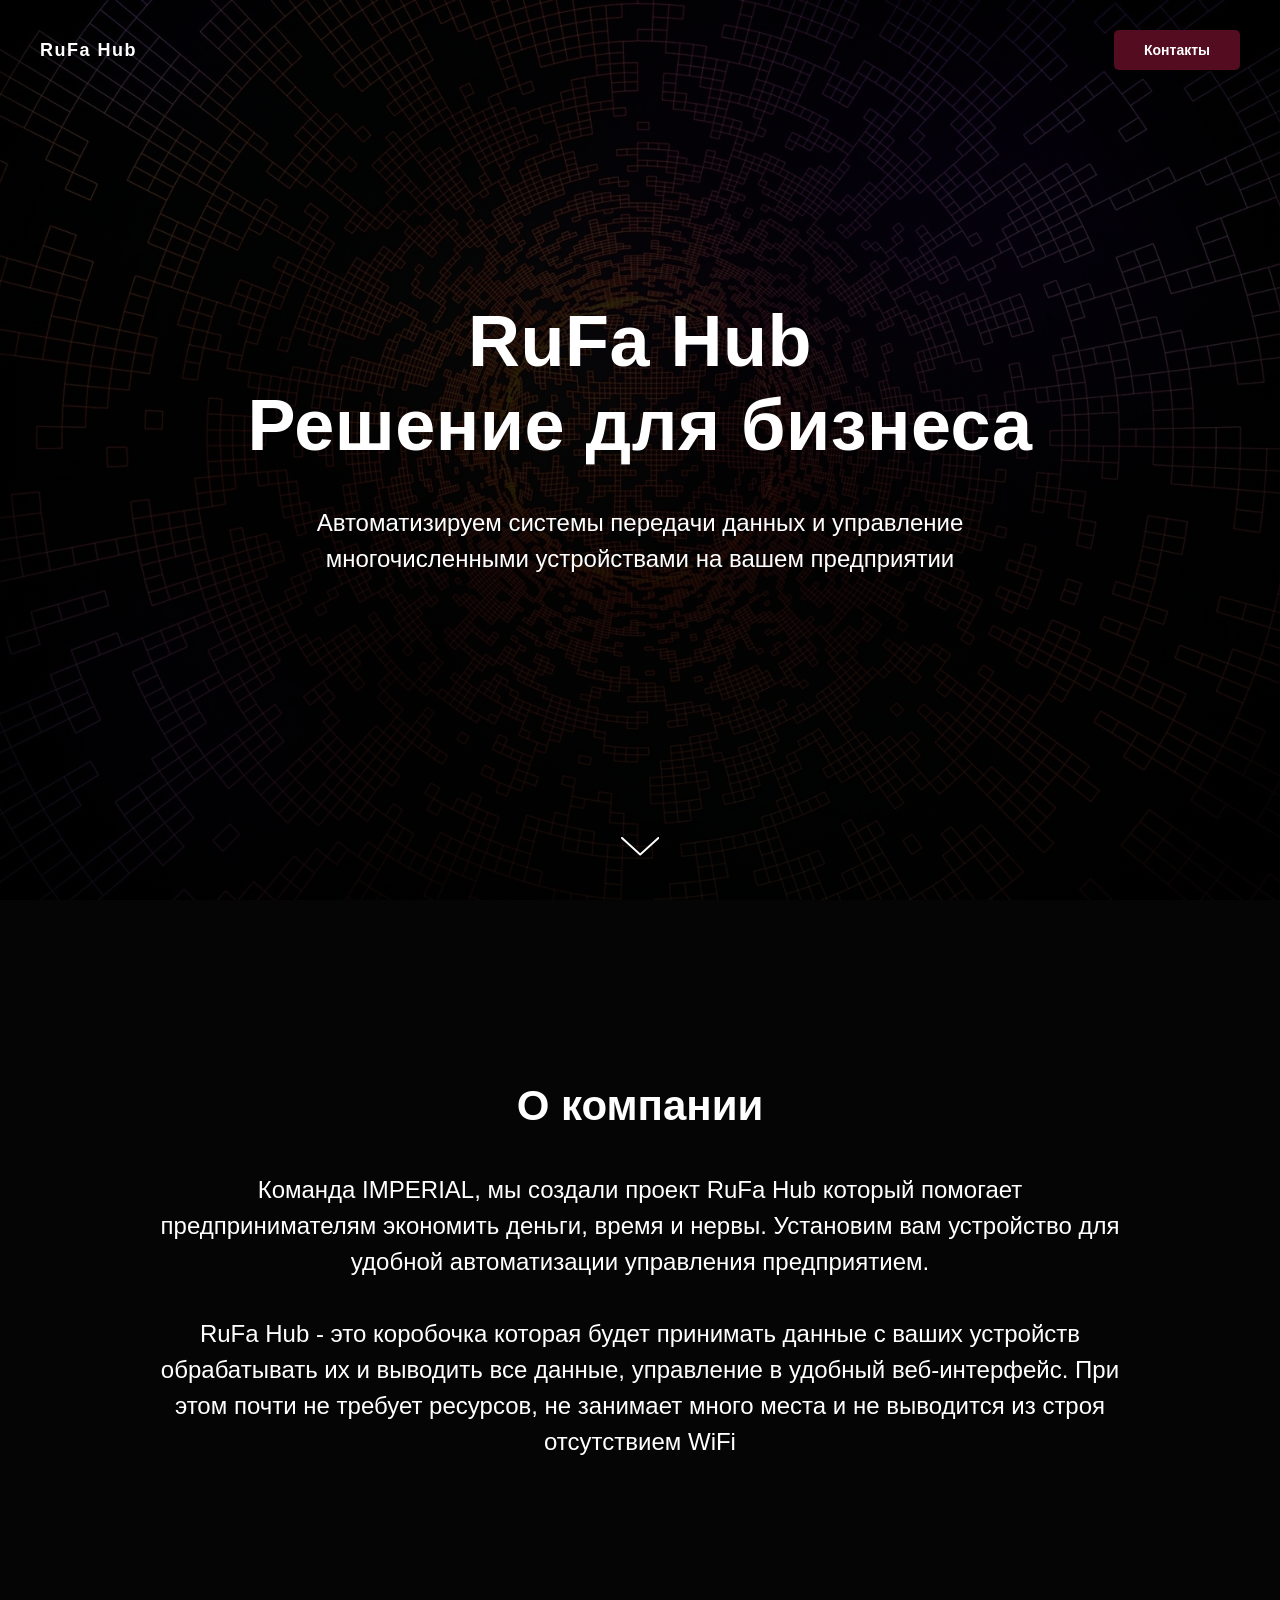
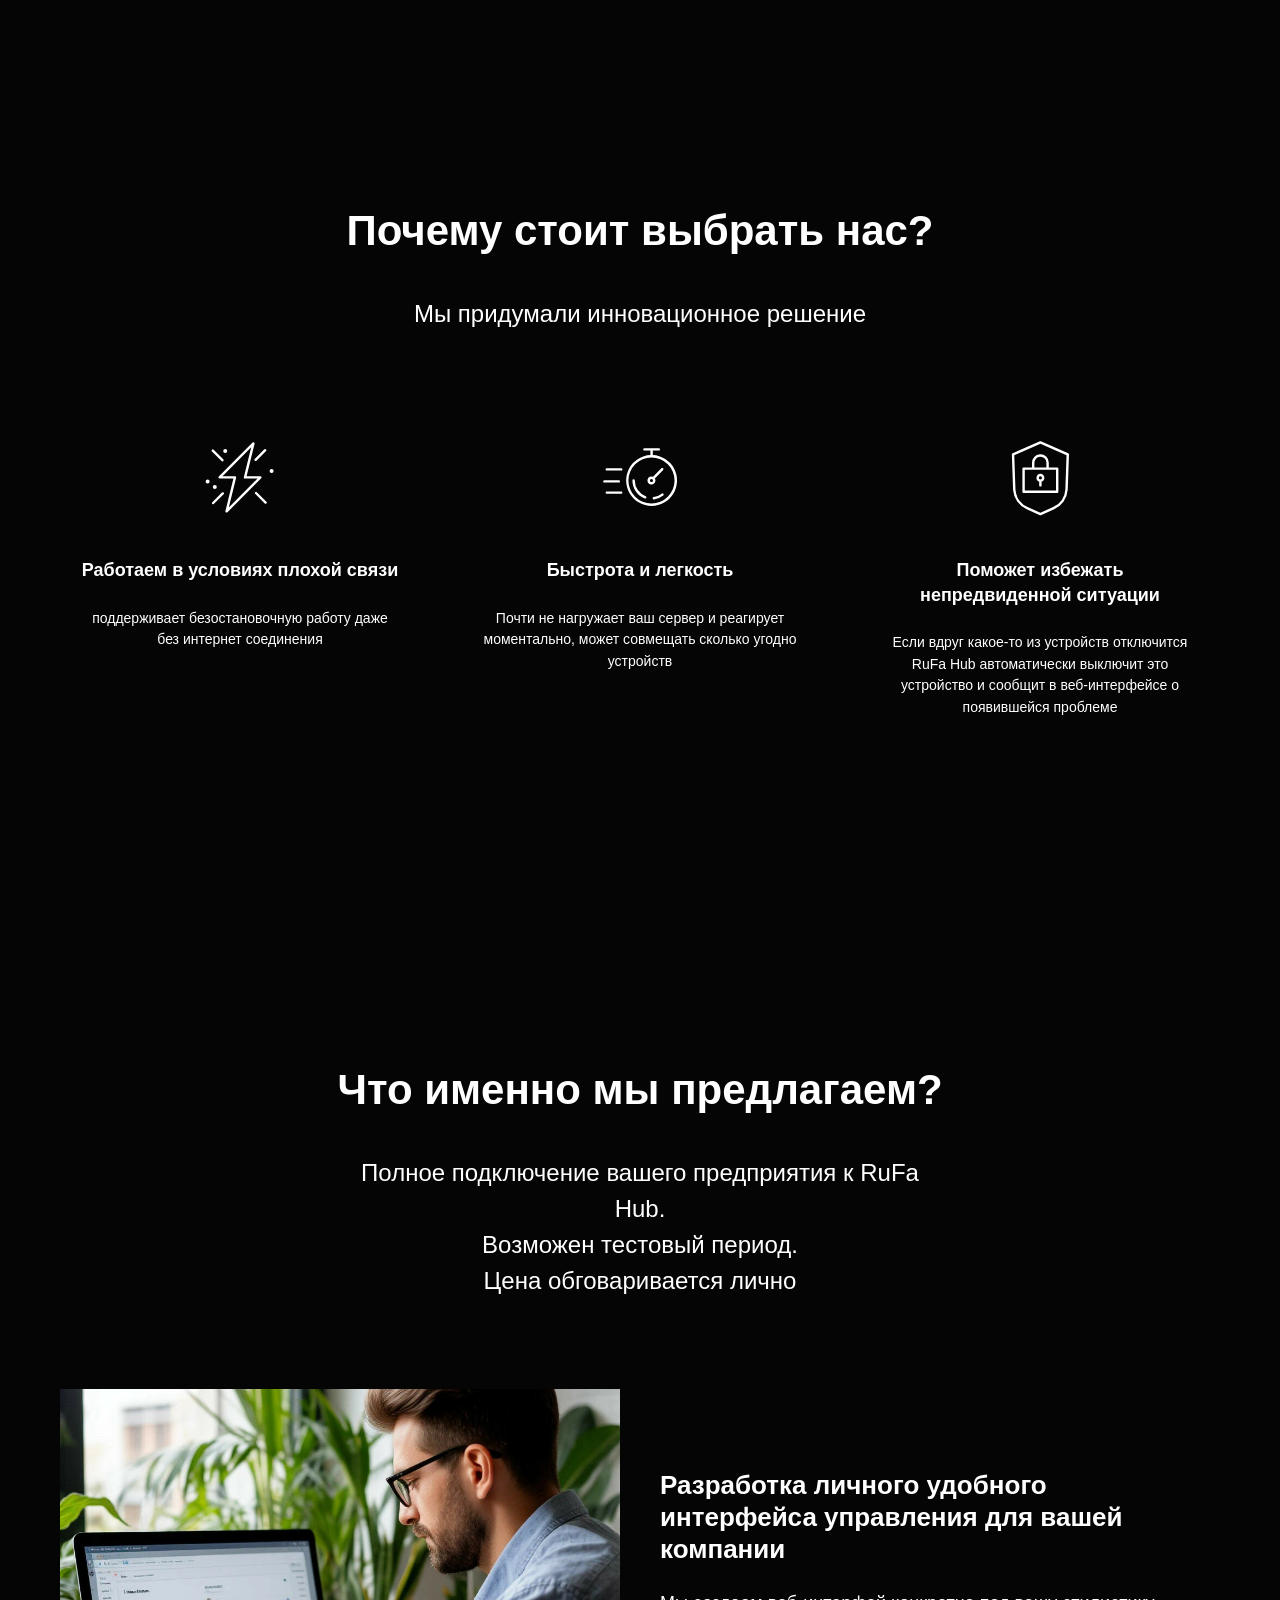
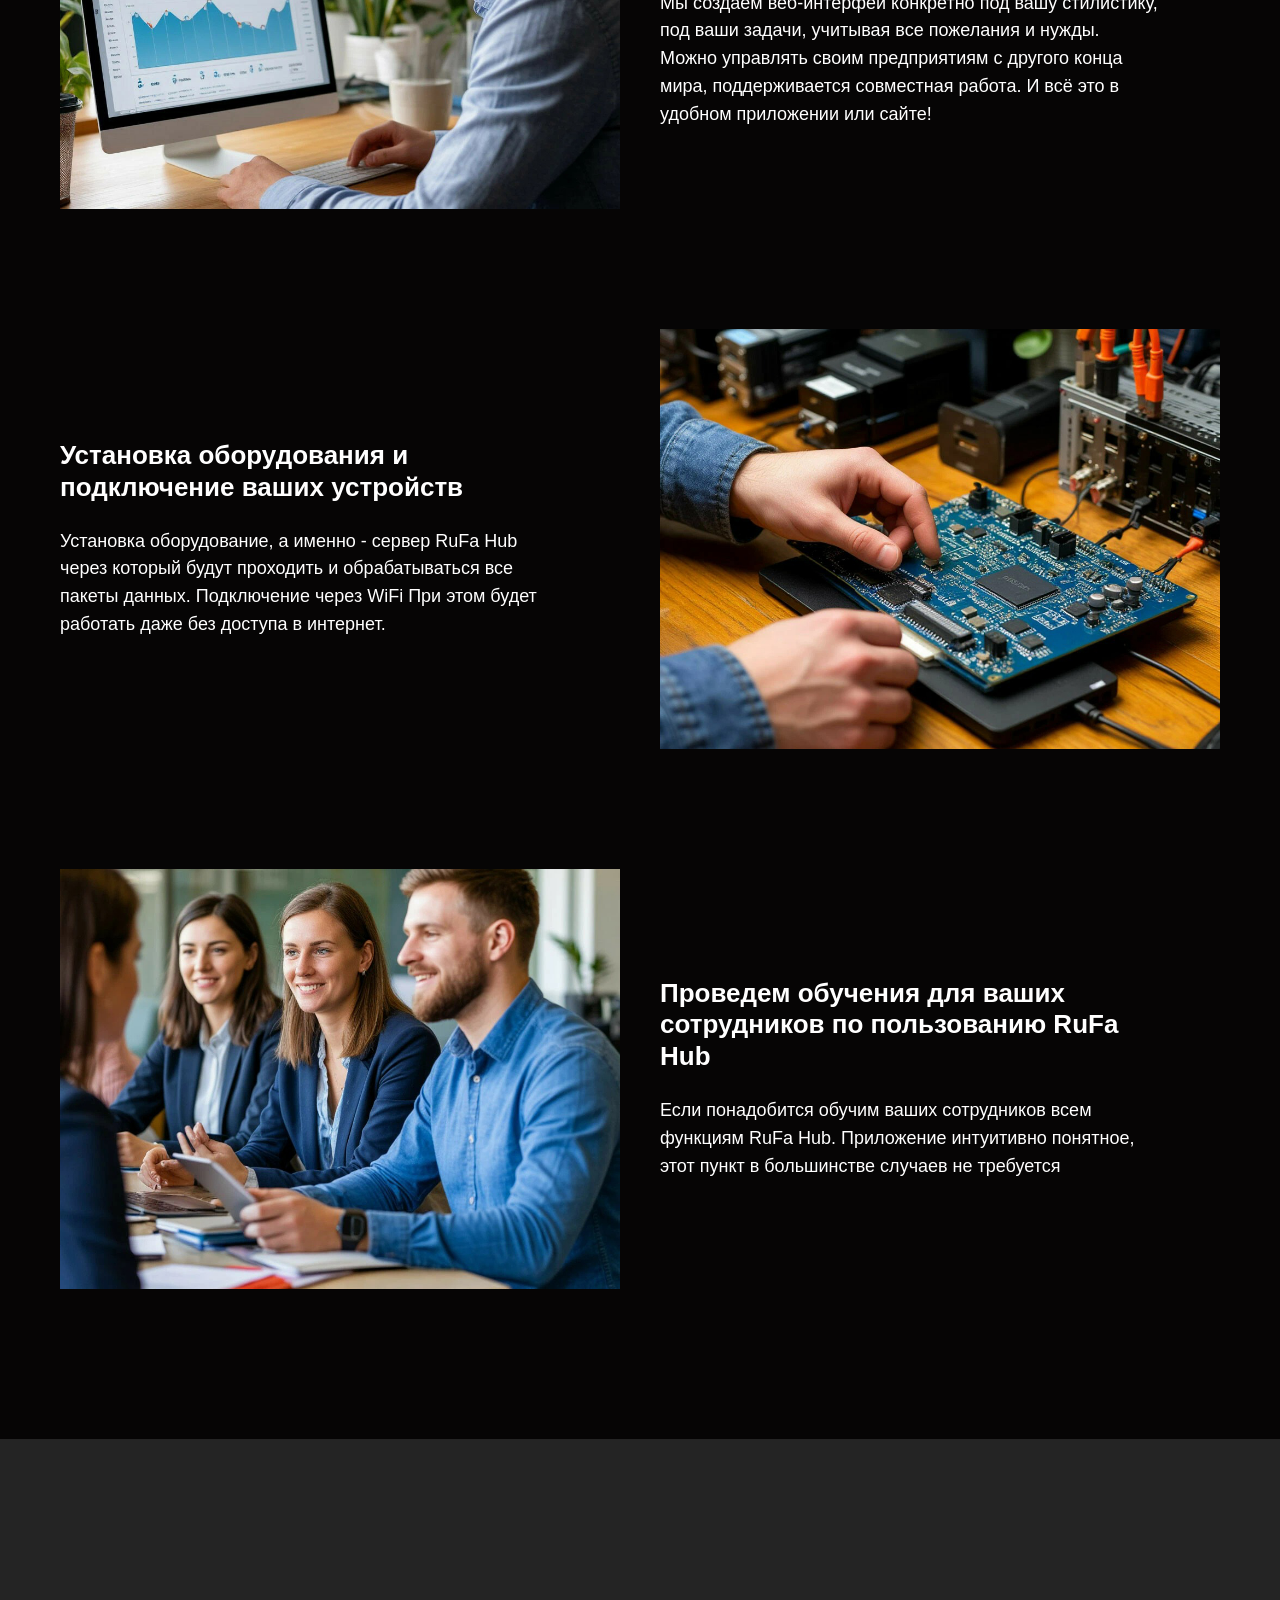
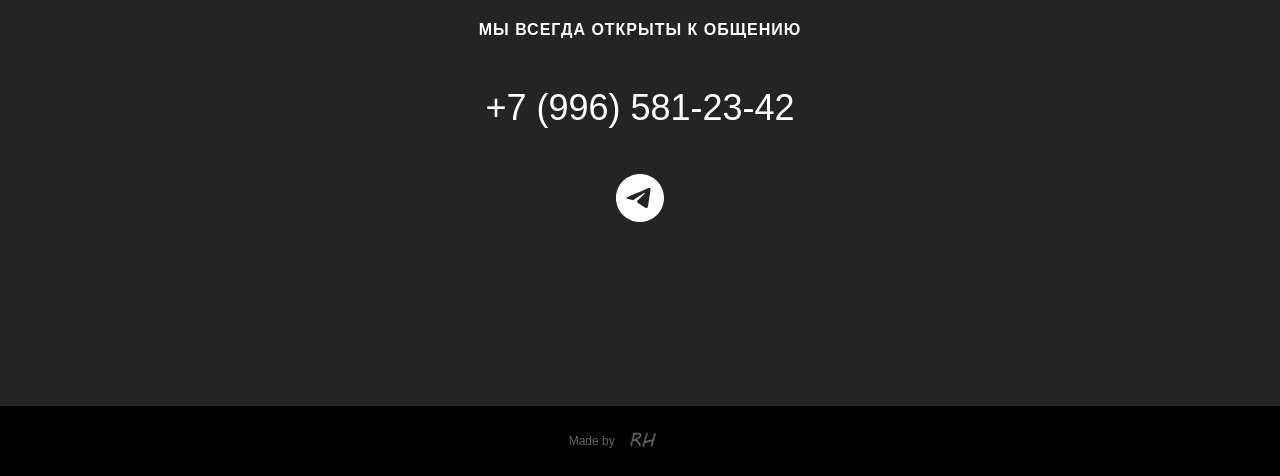
==== commit befa9983: "Update index.html" ====
--- a/index.html
+++ b/index.html
@@ -1,13 +1,13 @@
-<!DOCTYPE html> <html> <head> <meta charset="utf-8" /> <meta http-equiv="Content-Type" content="text/html; charset=utf-8" /> <meta name="viewport" content="width=device-width, initial-scale=1.0" /> <!--metatextblock--> <title>RuFaHub</title> <meta name="description" content="RuFaHub" /> <meta property="og:url" content="http://dvrhjbfdklm.tilda.ws" /> <meta property="og:title" content="RuFaHub" /> <meta property="og:description" content="Пример того, как можно рассказать о компании" /> <meta property="og:type" content="website" /> <meta property="og:image" content="images/tild3836-3633-4561-a666-643430313362__-__resize__504x__software-gb9ef25078_.jpg" /> <link rel="canonical" href="http://dvrhjbfdklm.tilda.ws"> <!--/metatextblock--> <meta name="format-detection" content="telephone=no" /> <meta http-equiv="x-dns-prefetch-control" content="on"> <link rel="dns-prefetch" href="https://ws.tildacdn.com">  <link rel="shortcut icon" href="images/tildafavicon.ico" type="image/x-icon" /> <!-- Assets --> <script src="https://neo.tildacdn.com/js/tilda-fallback-1.0.min.js" async charset="utf-8"></script> <link rel="stylesheet" href="css/tilda-grid-3.0.min.css" type="text/css" media="all" onerror="this.loaderr='y';"/> <link rel="stylesheet" href="css/tilda-blocks-page68066929.min.css?t=1746087575" type="text/css" media="all" onerror="this.loaderr='y';" /> <link rel="stylesheet" href="css/tilda-animation-2.0.min.css" type="text/css" media="all" onerror="this.loaderr='y';" /> <link rel="stylesheet" href="css/tilda-cover-1.0.min.css" type="text/css" media="all" onerror="this.loaderr='y';" /> <link rel="stylesheet" href="css/tilda-cards-1.0.min.css" type="text/css" media="all" onerror="this.loaderr='y';" /> <link rel="stylesheet" href="css/fonts-tildasans.css" type="text/css" media="all" onerror="this.loaderr='y';" /> <script nomodule src="js/tilda-polyfill-1.0.min.js" charset="utf-8"></script> <script type="text/javascript">function t_onReady(func) {if(document.readyState!='loading') {func();} else {document.addEventListener('DOMContentLoaded',func);}}
+<!DOCTYPE html> <html> <head> <meta charset="utf-8" /> <meta http-equiv="Content-Type" content="text/html; charset=utf-8" /> <meta name="viewport" content="width=device-width, initial-scale=1.0" /> <!--metatextblock--> <title>RuFa Hub</title> <meta name="description" content="RuFa Hub" /> <meta property="og:url" content="http://dvrhjbfdklm.tilda.ws" /> <meta property="og:title" content="RuFa Hub" /> <meta property="og:description" content="Пример того, как можно рассказать о компании" /> <meta property="og:type" content="website" /> <meta property="og:image" content="images/tild3836-3633-4561-a666-643430313362__-__resize__504x__software-gb9ef25078_.jpg" /> <link rel="canonical" href="http://dvrhjbfdklm.tilda.ws"> <!--/metatextblock--> <meta name="format-detection" content="telephone=no" /> <meta http-equiv="x-dns-prefetch-control" content="on"> <link rel="dns-prefetch" href="https://ws.tildacdn.com">  <link rel="shortcut icon" href="images/tildafavicon.ico" type="image/x-icon" /> <!-- Assets --> <script src="https://neo.tildacdn.com/js/tilda-fallback-1.0.min.js" async charset="utf-8"></script> <link rel="stylesheet" href="css/tilda-grid-3.0.min.css" type="text/css" media="all" onerror="this.loaderr='y';"/> <link rel="stylesheet" href="css/tilda-blocks-page68066929.min.css?t=1746087575" type="text/css" media="all" onerror="this.loaderr='y';" /> <link rel="stylesheet" href="css/tilda-animation-2.0.min.css" type="text/css" media="all" onerror="this.loaderr='y';" /> <link rel="stylesheet" href="css/tilda-cover-1.0.min.css" type="text/css" media="all" onerror="this.loaderr='y';" /> <link rel="stylesheet" href="css/tilda-cards-1.0.min.css" type="text/css" media="all" onerror="this.loaderr='y';" /> <link rel="stylesheet" href="css/fonts-tildasans.css" type="text/css" media="all" onerror="this.loaderr='y';" /> <script nomodule src="js/tilda-polyfill-1.0.min.js" charset="utf-8"></script> <script type="text/javascript">function t_onReady(func) {if(document.readyState!='loading') {func();} else {document.addEventListener('DOMContentLoaded',func);}}
 function t_onFuncLoad(funcName,okFunc,time) {if(typeof window[funcName]==='function') {okFunc();} else {setTimeout(function() {t_onFuncLoad(funcName,okFunc,time);},(time||100));}}function t_throttle(fn,threshhold,scope) {return function() {fn.apply(scope||this,arguments);};}</script> <script src="js/tilda-scripts-3.0.min.js" charset="utf-8" defer onerror="this.loaderr='y';"></script> <script src="js/tilda-blocks-page68066929.min.js?t=1746087575" charset="utf-8" async onerror="this.loaderr='y';"></script> <script src="js/lazyload-1.3.min.export.js" charset="utf-8" async onerror="this.loaderr='y';"></script> <script src="js/tilda-animation-2.0.min.js" charset="utf-8" async onerror="this.loaderr='y';"></script> <script src="js/tilda-menu-1.0.min.js" charset="utf-8" async onerror="this.loaderr='y';"></script> <script src="js/tilda-cover-1.0.min.js" charset="utf-8" async onerror="this.loaderr='y';"></script> <script src="js/tilda-cards-1.0.min.js" charset="utf-8" async onerror="this.loaderr='y';"></script> <script src="js/tilda-skiplink-1.0.min.js" charset="utf-8" async onerror="this.loaderr='y';"></script> <script src="js/tilda-events-1.0.min.js" charset="utf-8" async onerror="this.loaderr='y';"></script> <script type="text/javascript">window.dataLayer=window.dataLayer||[];</script> <script type="text/javascript">(function() {if((/bot|google|yandex|baidu|bing|msn|duckduckbot|teoma|slurp|crawler|spider|robot|crawling|facebook/i.test(navigator.userAgent))===false&&typeof(sessionStorage)!='undefined'&&sessionStorage.getItem('visited')!=='y'&&document.visibilityState){var style=document.createElement('style');style.type='text/css';style.innerHTML='@media screen and (min-width: 980px) {.t-records {opacity: 0;}.t-records_animated {-webkit-transition: opacity ease-in-out .2s;-moz-transition: opacity ease-in-out .2s;-o-transition: opacity ease-in-out .2s;transition: opacity ease-in-out .2s;}.t-records.t-records_visible {opacity: 1;}}';document.getElementsByTagName('head')[0].appendChild(style);function t_setvisRecs(){var alr=document.querySelectorAll('.t-records');Array.prototype.forEach.call(alr,function(el) {el.classList.add("t-records_animated");});setTimeout(function() {Array.prototype.forEach.call(alr,function(el) {el.classList.add("t-records_visible");});sessionStorage.setItem("visited","y");},400);}
 document.addEventListener('DOMContentLoaded',t_setvisRecs);}})();</script></head> <body class="t-body" style="margin:0;"> <!--allrecords--> <div id="allrecords" data-tilda-export="yes" class="t-records" data-hook="blocks-collection-content-node" data-tilda-project-id="13129597" data-tilda-page-id="68066929" data-tilda-formskey="01997da2cccad32f312a5c9513129597" data-tilda-cookie="no" data-tilda-lazy="yes" data-tilda-root-zone="com"> <div id="rec998269716" class="r t-rec" style=" " data-animationappear="off" data-record-type="257"> <!-- T228 --> <div id="nav998269716marker"></div> <div class="tmenu-mobile"> <div class="tmenu-mobile__container"> <div class="tmenu-mobile__text t-name t-name_md" field="menu_mob_title">&nbsp;</div> <button type="button"
 class="t-menuburger t-menuburger_first "
 aria-label="Навигационное меню"
 aria-expanded="false"> <span style="background-color:#fff;"></span> <span style="background-color:#fff;"></span> <span style="background-color:#fff;"></span> <span style="background-color:#fff;"></span> </button> <script>function t_menuburger_init(recid) {var rec=document.querySelector('#rec' + recid);if(!rec) return;var burger=rec.querySelector('.t-menuburger');if(!burger) return;var isSecondStyle=burger.classList.contains('t-menuburger_second');if(isSecondStyle&&!window.isMobile&&!('ontouchend' in document)) {burger.addEventListener('mouseenter',function() {if(burger.classList.contains('t-menuburger-opened')) return;burger.classList.remove('t-menuburger-unhovered');burger.classList.add('t-menuburger-hovered');});burger.addEventListener('mouseleave',function() {if(burger.classList.contains('t-menuburger-opened')) return;burger.classList.remove('t-menuburger-hovered');burger.classList.add('t-menuburger-unhovered');setTimeout(function() {burger.classList.remove('t-menuburger-unhovered');},300);});}
 burger.addEventListener('click',function() {if(!burger.closest('.tmenu-mobile')&&!burger.closest('.t450__burger_container')&&!burger.closest('.t466__container')&&!burger.closest('.t204__burger')&&!burger.closest('.t199__js__menu-toggler')) {burger.classList.toggle('t-menuburger-opened');burger.classList.remove('t-menuburger-unhovered');}});var menu=rec.querySelector('[data-menu="yes"]');if(!menu) return;var menuLinks=menu.querySelectorAll('.t-menu__link-item');var submenuClassList=['t978__menu-link_hook','t978__tm-link','t966__tm-link','t794__tm-link','t-menusub__target-link'];Array.prototype.forEach.call(menuLinks,function(link) {link.addEventListener('click',function() {var isSubmenuHook=submenuClassList.some(function(submenuClass) {return link.classList.contains(submenuClass);});if(isSubmenuHook) return;burger.classList.remove('t-menuburger-opened');});});menu.addEventListener('clickedAnchorInTooltipMenu',function() {burger.classList.remove('t-menuburger-opened');});}
-t_onReady(function() {t_onFuncLoad('t_menuburger_init',function(){t_menuburger_init('998269716');});});</script> <style>.t-menuburger{position:relative;flex-shrink:0;width:28px;height:20px;padding:0;border:none;background-color:transparent;outline:none;-webkit-transform:rotate(0deg);transform:rotate(0deg);transition:transform .5s ease-in-out;cursor:pointer;z-index:999;}.t-menuburger span{display:block;position:absolute;width:100%;opacity:1;left:0;-webkit-transform:rotate(0deg);transform:rotate(0deg);transition:.25s ease-in-out;height:3px;background-color:#000;}.t-menuburger span:nth-child(1){top:0px;}.t-menuburger span:nth-child(2),.t-menuburger span:nth-child(3){top:8px;}.t-menuburger span:nth-child(4){top:16px;}.t-menuburger__big{width:42px;height:32px;}.t-menuburger__big span{height:5px;}.t-menuburger__big span:nth-child(2),.t-menuburger__big span:nth-child(3){top:13px;}.t-menuburger__big span:nth-child(4){top:26px;}.t-menuburger__small{width:22px;height:14px;}.t-menuburger__small span{height:2px;}.t-menuburger__small span:nth-child(2),.t-menuburger__small span:nth-child(3){top:6px;}.t-menuburger__small span:nth-child(4){top:12px;}.t-menuburger-opened span:nth-child(1){top:8px;width:0%;left:50%;}.t-menuburger-opened span:nth-child(2){-webkit-transform:rotate(45deg);transform:rotate(45deg);}.t-menuburger-opened span:nth-child(3){-webkit-transform:rotate(-45deg);transform:rotate(-45deg);}.t-menuburger-opened span:nth-child(4){top:8px;width:0%;left:50%;}.t-menuburger-opened.t-menuburger__big span:nth-child(1){top:6px;}.t-menuburger-opened.t-menuburger__big span:nth-child(4){top:18px;}.t-menuburger-opened.t-menuburger__small span:nth-child(1),.t-menuburger-opened.t-menuburger__small span:nth-child(4){top:6px;}@media (hover),(min-width:0\0){.t-menuburger_first:hover span:nth-child(1){transform:translateY(1px);}.t-menuburger_first:hover span:nth-child(4){transform:translateY(-1px);}.t-menuburger_first.t-menuburger__big:hover span:nth-child(1){transform:translateY(3px);}.t-menuburger_first.t-menuburger__big:hover span:nth-child(4){transform:translateY(-3px);}}.t-menuburger_second span:nth-child(2),.t-menuburger_second span:nth-child(3){width:80%;left:20%;right:0;}@media (hover),(min-width:0\0){.t-menuburger_second.t-menuburger-hovered span:nth-child(2),.t-menuburger_second.t-menuburger-hovered span:nth-child(3){animation:t-menuburger-anim 0.3s ease-out normal forwards;}.t-menuburger_second.t-menuburger-unhovered span:nth-child(2),.t-menuburger_second.t-menuburger-unhovered span:nth-child(3){animation:t-menuburger-anim2 0.3s ease-out normal forwards;}}.t-menuburger_second.t-menuburger-opened span:nth-child(2),.t-menuburger_second.t-menuburger-opened span:nth-child(3){left:0;right:0;width:100%!important;}.t-menuburger_third span:nth-child(4){width:70%;left:unset;right:0;}@media (hover),(min-width:0\0){.t-menuburger_third:not(.t-menuburger-opened):hover span:nth-child(4){width:100%;}}.t-menuburger_third.t-menuburger-opened span:nth-child(4){width:0!important;right:50%;}.t-menuburger_fourth{height:12px;}.t-menuburger_fourth.t-menuburger__small{height:8px;}.t-menuburger_fourth.t-menuburger__big{height:18px;}.t-menuburger_fourth span:nth-child(2),.t-menuburger_fourth span:nth-child(3){top:4px;opacity:0;}.t-menuburger_fourth span:nth-child(4){top:8px;}.t-menuburger_fourth.t-menuburger__small span:nth-child(2),.t-menuburger_fourth.t-menuburger__small span:nth-child(3){top:3px;}.t-menuburger_fourth.t-menuburger__small span:nth-child(4){top:6px;}.t-menuburger_fourth.t-menuburger__small span:nth-child(2),.t-menuburger_fourth.t-menuburger__small span:nth-child(3){top:3px;}.t-menuburger_fourth.t-menuburger__small span:nth-child(4){top:6px;}.t-menuburger_fourth.t-menuburger__big span:nth-child(2),.t-menuburger_fourth.t-menuburger__big span:nth-child(3){top:6px;}.t-menuburger_fourth.t-menuburger__big span:nth-child(4){top:12px;}@media (hover),(min-width:0\0){.t-menuburger_fourth:not(.t-menuburger-opened):hover span:nth-child(1){transform:translateY(1px);}.t-menuburger_fourth:not(.t-menuburger-opened):hover span:nth-child(4){transform:translateY(-1px);}.t-menuburger_fourth.t-menuburger__big:not(.t-menuburger-opened):hover span:nth-child(1){transform:translateY(3px);}.t-menuburger_fourth.t-menuburger__big:not(.t-menuburger-opened):hover span:nth-child(4){transform:translateY(-3px);}}.t-menuburger_fourth.t-menuburger-opened span:nth-child(1),.t-menuburger_fourth.t-menuburger-opened span:nth-child(4){top:4px;}.t-menuburger_fourth.t-menuburger-opened span:nth-child(2),.t-menuburger_fourth.t-menuburger-opened span:nth-child(3){opacity:1;}@keyframes t-menuburger-anim{0%{width:80%;left:20%;right:0;}50%{width:100%;left:0;right:0;}100%{width:80%;left:0;right:20%;}}@keyframes t-menuburger-anim2{0%{width:80%;left:0;}50%{width:100%;right:0;left:0;}100%{width:80%;left:20%;right:0;}}</style> </div> </div> <style>.tmenu-mobile{background-color:#111;display:none;width:100%;top:0;z-index:990;}.tmenu-mobile_positionfixed{position:fixed;}.tmenu-mobile__text{color:#fff;}.tmenu-mobile__container{min-height:64px;padding:20px;position:relative;box-sizing:border-box;display:-webkit-flex;display:-ms-flexbox;display:flex;-webkit-align-items:center;-ms-flex-align:center;align-items:center;-webkit-justify-content:space-between;-ms-flex-pack:justify;justify-content:space-between;}.tmenu-mobile__list{display:block;}.tmenu-mobile__burgerlogo{display:inline-block;font-size:24px;font-weight:400;white-space:nowrap;vertical-align:middle;}.tmenu-mobile__imglogo{height:auto;display:block;max-width:300px!important;box-sizing:border-box;padding:0;margin:0 auto;}@media screen and (max-width:980px){.tmenu-mobile__menucontent_hidden{display:none;height:100%;}.tmenu-mobile{display:block;}}@media screen and (max-width:980px){#rec998269716 .t-menuburger{-webkit-order:1;-ms-flex-order:1;order:1;}}</style> <style> #rec998269716 .tmenu-mobile__burgerlogo a{font-size:18px;color:#ffffff;font-weight:700;letter-spacing:1.5px;}</style> <style> #rec998269716 .tmenu-mobile__burgerlogo__title{font-size:18px;color:#ffffff;font-weight:700;letter-spacing:1.5px;}</style> <div id="nav998269716" class="t228 t228__positionabsolute tmenu-mobile__menucontent_hidden" style="background-color: rgba(0,0,0,0.0); height:100px; " data-bgcolor-hex="#000000" data-bgcolor-rgba="rgba(0,0,0,0.0)" data-navmarker="nav998269716marker" data-appearoffset="" data-bgopacity-two="" data-menushadow="" data-menushadow-css="" data-bgopacity="0.0" data-menu-items-align="right" data-menu="yes"> <div class="t228__maincontainer " style="height:100px;"> <div class="t228__padding40px"></div> <div class="t228__leftside"> <div class="t228__leftcontainer"> <div class="t228__logo t-title" field="title">RuFaHub</div> </div> </div> <div class="t228__centerside t228__menualign_right"> </div> <div class="t228__rightside"> <div class="t228__rightcontainer"> <div class="t228__right_buttons"> <div class="t228__right_buttons_wrap"> <div class="t228__right_buttons_but"> <a href="#rec998269761" target="" class="t-btn t-btn_md " style="color:#ffffff;background-color:#540d20;border-radius:5px; -moz-border-radius:5px; -webkit-border-radius:5px;" data-buttonfieldset="button">
+t_onReady(function() {t_onFuncLoad('t_menuburger_init',function(){t_menuburger_init('998269716');});});</script> <style>.t-menuburger{position:relative;flex-shrink:0;width:28px;height:20px;padding:0;border:none;background-color:transparent;outline:none;-webkit-transform:rotate(0deg);transform:rotate(0deg);transition:transform .5s ease-in-out;cursor:pointer;z-index:999;}.t-menuburger span{display:block;position:absolute;width:100%;opacity:1;left:0;-webkit-transform:rotate(0deg);transform:rotate(0deg);transition:.25s ease-in-out;height:3px;background-color:#000;}.t-menuburger span:nth-child(1){top:0px;}.t-menuburger span:nth-child(2),.t-menuburger span:nth-child(3){top:8px;}.t-menuburger span:nth-child(4){top:16px;}.t-menuburger__big{width:42px;height:32px;}.t-menuburger__big span{height:5px;}.t-menuburger__big span:nth-child(2),.t-menuburger__big span:nth-child(3){top:13px;}.t-menuburger__big span:nth-child(4){top:26px;}.t-menuburger__small{width:22px;height:14px;}.t-menuburger__small span{height:2px;}.t-menuburger__small span:nth-child(2),.t-menuburger__small span:nth-child(3){top:6px;}.t-menuburger__small span:nth-child(4){top:12px;}.t-menuburger-opened span:nth-child(1){top:8px;width:0%;left:50%;}.t-menuburger-opened span:nth-child(2){-webkit-transform:rotate(45deg);transform:rotate(45deg);}.t-menuburger-opened span:nth-child(3){-webkit-transform:rotate(-45deg);transform:rotate(-45deg);}.t-menuburger-opened span:nth-child(4){top:8px;width:0%;left:50%;}.t-menuburger-opened.t-menuburger__big span:nth-child(1){top:6px;}.t-menuburger-opened.t-menuburger__big span:nth-child(4){top:18px;}.t-menuburger-opened.t-menuburger__small span:nth-child(1),.t-menuburger-opened.t-menuburger__small span:nth-child(4){top:6px;}@media (hover),(min-width:0\0){.t-menuburger_first:hover span:nth-child(1){transform:translateY(1px);}.t-menuburger_first:hover span:nth-child(4){transform:translateY(-1px);}.t-menuburger_first.t-menuburger__big:hover span:nth-child(1){transform:translateY(3px);}.t-menuburger_first.t-menuburger__big:hover span:nth-child(4){transform:translateY(-3px);}}.t-menuburger_second span:nth-child(2),.t-menuburger_second span:nth-child(3){width:80%;left:20%;right:0;}@media (hover),(min-width:0\0){.t-menuburger_second.t-menuburger-hovered span:nth-child(2),.t-menuburger_second.t-menuburger-hovered span:nth-child(3){animation:t-menuburger-anim 0.3s ease-out normal forwards;}.t-menuburger_second.t-menuburger-unhovered span:nth-child(2),.t-menuburger_second.t-menuburger-unhovered span:nth-child(3){animation:t-menuburger-anim2 0.3s ease-out normal forwards;}}.t-menuburger_second.t-menuburger-opened span:nth-child(2),.t-menuburger_second.t-menuburger-opened span:nth-child(3){left:0;right:0;width:100%!important;}.t-menuburger_third span:nth-child(4){width:70%;left:unset;right:0;}@media (hover),(min-width:0\0){.t-menuburger_third:not(.t-menuburger-opened):hover span:nth-child(4){width:100%;}}.t-menuburger_third.t-menuburger-opened span:nth-child(4){width:0!important;right:50%;}.t-menuburger_fourth{height:12px;}.t-menuburger_fourth.t-menuburger__small{height:8px;}.t-menuburger_fourth.t-menuburger__big{height:18px;}.t-menuburger_fourth span:nth-child(2),.t-menuburger_fourth span:nth-child(3){top:4px;opacity:0;}.t-menuburger_fourth span:nth-child(4){top:8px;}.t-menuburger_fourth.t-menuburger__small span:nth-child(2),.t-menuburger_fourth.t-menuburger__small span:nth-child(3){top:3px;}.t-menuburger_fourth.t-menuburger__small span:nth-child(4){top:6px;}.t-menuburger_fourth.t-menuburger__small span:nth-child(2),.t-menuburger_fourth.t-menuburger__small span:nth-child(3){top:3px;}.t-menuburger_fourth.t-menuburger__small span:nth-child(4){top:6px;}.t-menuburger_fourth.t-menuburger__big span:nth-child(2),.t-menuburger_fourth.t-menuburger__big span:nth-child(3){top:6px;}.t-menuburger_fourth.t-menuburger__big span:nth-child(4){top:12px;}@media (hover),(min-width:0\0){.t-menuburger_fourth:not(.t-menuburger-opened):hover span:nth-child(1){transform:translateY(1px);}.t-menuburger_fourth:not(.t-menuburger-opened):hover span:nth-child(4){transform:translateY(-1px);}.t-menuburger_fourth.t-menuburger__big:not(.t-menuburger-opened):hover span:nth-child(1){transform:translateY(3px);}.t-menuburger_fourth.t-menuburger__big:not(.t-menuburger-opened):hover span:nth-child(4){transform:translateY(-3px);}}.t-menuburger_fourth.t-menuburger-opened span:nth-child(1),.t-menuburger_fourth.t-menuburger-opened span:nth-child(4){top:4px;}.t-menuburger_fourth.t-menuburger-opened span:nth-child(2),.t-menuburger_fourth.t-menuburger-opened span:nth-child(3){opacity:1;}@keyframes t-menuburger-anim{0%{width:80%;left:20%;right:0;}50%{width:100%;left:0;right:0;}100%{width:80%;left:0;right:20%;}}@keyframes t-menuburger-anim2{0%{width:80%;left:0;}50%{width:100%;right:0;left:0;}100%{width:80%;left:20%;right:0;}}</style> </div> </div> <style>.tmenu-mobile{background-color:#111;display:none;width:100%;top:0;z-index:990;}.tmenu-mobile_positionfixed{position:fixed;}.tmenu-mobile__text{color:#fff;}.tmenu-mobile__container{min-height:64px;padding:20px;position:relative;box-sizing:border-box;display:-webkit-flex;display:-ms-flexbox;display:flex;-webkit-align-items:center;-ms-flex-align:center;align-items:center;-webkit-justify-content:space-between;-ms-flex-pack:justify;justify-content:space-between;}.tmenu-mobile__list{display:block;}.tmenu-mobile__burgerlogo{display:inline-block;font-size:24px;font-weight:400;white-space:nowrap;vertical-align:middle;}.tmenu-mobile__imglogo{height:auto;display:block;max-width:300px!important;box-sizing:border-box;padding:0;margin:0 auto;}@media screen and (max-width:980px){.tmenu-mobile__menucontent_hidden{display:none;height:100%;}.tmenu-mobile{display:block;}}@media screen and (max-width:980px){#rec998269716 .t-menuburger{-webkit-order:1;-ms-flex-order:1;order:1;}}</style> <style> #rec998269716 .tmenu-mobile__burgerlogo a{font-size:18px;color:#ffffff;font-weight:700;letter-spacing:1.5px;}</style> <style> #rec998269716 .tmenu-mobile__burgerlogo__title{font-size:18px;color:#ffffff;font-weight:700;letter-spacing:1.5px;}</style> <div id="nav998269716" class="t228 t228__positionabsolute tmenu-mobile__menucontent_hidden" style="background-color: rgba(0,0,0,0.0); height:100px; " data-bgcolor-hex="#000000" data-bgcolor-rgba="rgba(0,0,0,0.0)" data-navmarker="nav998269716marker" data-appearoffset="" data-bgopacity-two="" data-menushadow="" data-menushadow-css="" data-bgopacity="0.0" data-menu-items-align="right" data-menu="yes"> <div class="t228__maincontainer " style="height:100px;"> <div class="t228__padding40px"></div> <div class="t228__leftside"> <div class="t228__leftcontainer"> <div class="t228__logo t-title" field="title">RuFa Hub</div> </div> </div> <div class="t228__centerside t228__menualign_right"> </div> <div class="t228__rightside"> <div class="t228__rightcontainer"> <div class="t228__right_buttons"> <div class="t228__right_buttons_wrap"> <div class="t228__right_buttons_but"> <a href="#rec998269761" target="" class="t-btn t-btn_md " style="color:#ffffff;background-color:#540d20;border-radius:5px; -moz-border-radius:5px; -webkit-border-radius:5px;" data-buttonfieldset="button">
 Контакты
-</a> </div> </div> </div> </div> </div> <div class="t228__padding40px"></div> </div> </div> <style>@media screen and (max-width:980px){#rec998269716 .t228{position:static;}}</style> <script>window.addEventListener('resize',t_throttle(function() {t_onFuncLoad('t_menu__setBGcolor',function() {t_menu__setBGcolor('998269716','.t228');});}));t_onReady(function() {t_onFuncLoad('t_menu__highlightActiveLinks',function() {t_menu__highlightActiveLinks('.t228__list_item a');});t_onFuncLoad('t228__init',function() {t228__init('998269716');});t_onFuncLoad('t_menu__setBGcolor',function() {t_menu__setBGcolor('998269716','.t228');});t_onFuncLoad('t_menu__interactFromKeyboard',function() {t_menu__interactFromKeyboard('998269716');});t_onFuncLoad('t_menu__createMobileMenu',function() {t_menu__createMobileMenu('998269716','.t228');});});</script> <!--[if IE 8]> <style>#rec998269716 .t228{filter:progid:DXImageTransform.Microsoft.gradient(startColorStr='#D9000000',endColorstr='#D9000000');}</style> <![endif]--> <style>@media (hover:hover),(min-width:0\0) {#rec998269716 .t-btn:not(.t-animate_no-hover):hover {color:#ff4c7c !important;background-color:#ffffff !important;}#rec998269716 .t-btn:not(.t-animate_no-hover):focus-visible {color:#ff4c7c !important;background-color:#ffffff !important;}#rec998269716 .t-btn:not(.t-animate_no-hover) {transition-property:background-color,color,border-color,box-shadow;transition-duration:0.2s;transition-timing-function:ease-in-out;}#rec998269716 .t-btntext:not(.t-animate_no-hover):hover {color:#ff4c7c !important;}#rec998269716 .t-btntext:not(.t-animate_no-hover):focus-visible {color:#ff4c7c !important;}}</style> <style>#rec998269716 .t-menu__link-item{}@supports (overflow:-webkit-marquee) and (justify-content:inherit){#rec998269716 .t-menu__link-item,#rec998269716 .t-menu__link-item.t-active{opacity:1 !important;}}</style> <style> #rec998269716 .t228__leftcontainer a{font-size:18px;color:#ffffff;font-weight:700;letter-spacing:1.5px;}#rec998269716 a.t-menu__link-item{color:#ffffff;font-weight:600;}#rec998269716 .t228__right_langs_lang a{color:#ffffff;font-weight:600;}</style> <style> #rec998269716 .t228__logo{font-size:18px;color:#ffffff;font-weight:700;letter-spacing:1.5px;}</style> </div> <div id="rec998269721" class="r t-rec" style=" " data-animationappear="off" data-record-type="18"> <!-- cover --> <div class="t-cover" id="recorddiv998269721"bgimgfield="img"style="height:100vh;background-image:url('images/tild3836-3633-4561-a666-643430313362__-__resize__20x__software-gb9ef25078_.jpg');"> <div class="t-cover__carrier" id="coverCarry998269721"data-content-cover-id="998269721"data-content-cover-bg="images/tild3836-3633-4561-a666-643430313362__software-gb9ef25078_.jpg"data-display-changed="true"data-content-cover-height="100vh"data-content-cover-parallax=""data-content-use-image-for-mobile-cover=""style="height:100vh;background-attachment:scroll; background-position:center bottom;"itemscope itemtype="http://schema.org/ImageObject"><meta itemprop="image" content="images/tild3836-3633-4561-a666-643430313362__software-gb9ef25078_.jpg"></div> <div class="t-cover__filter" style="height:100vh;background-image: -moz-linear-gradient(top, rgba(0,0,0,0.80), rgba(0,0,0,0.90));background-image: -webkit-linear-gradient(top, rgba(0,0,0,0.80), rgba(0,0,0,0.90));background-image: -o-linear-gradient(top, rgba(0,0,0,0.80), rgba(0,0,0,0.90));background-image: -ms-linear-gradient(top, rgba(0,0,0,0.80), rgba(0,0,0,0.90));background-image: linear-gradient(top, rgba(0,0,0,0.80), rgba(0,0,0,0.90));filter: progid:DXImageTransform.Microsoft.gradient(startColorStr='#33000000', endColorstr='#19000000');"></div> <div class="t-container"> <div class="t-col t-col_12 "> <div class="t-cover__wrapper t-valign_middle" style="height:100vh;"> <div class="t001 t-align_center"> <div class="t001__wrapper" data-hook-content="covercontent"> <div class="t001__title t-title t-title_xl t-animate" data-animate-style="fadeinup" data-animate-group="yes" field="title">RuFaHub<br />Решение для бизнеса</div> <div class="t001__descr t-descr t-descr_xl t001__descr_center t-animate" data-animate-style="fadeinup" data-animate-group="yes" field="descr">Автоматизируем системы передачи данных и управление многочисленными устройствами на вашем предприятии</div> <span class="space"></span> </div> </div> </div> </div> </div> <!-- arrow --> <div class="t-cover__arrow"><div class="t-cover__arrow-wrapper t-cover__arrow-wrapper_animated"><div class="t-cover__arrow_mobile"><svg role="presentation" class="t-cover__arrow-svg" style="fill:#ffffff;" x="0px" y="0px" width="38.417px" height="18.592px" viewBox="0 0 38.417 18.592" style="enable-background:new 0 0 38.417 18.592;"><g><path d="M19.208,18.592c-0.241,0-0.483-0.087-0.673-0.261L0.327,1.74c-0.408-0.372-0.438-1.004-0.066-1.413c0.372-0.409,1.004-0.439,1.413-0.066L19.208,16.24L36.743,0.261c0.411-0.372,1.042-0.342,1.413,0.066c0.372,0.408,0.343,1.041-0.065,1.413L19.881,18.332C19.691,18.505,19.449,18.592,19.208,18.592z"/></g></svg></div></div></div> <!-- arrow --> </div> <style> #rec998269721 .t001__uptitle{text-transform:uppercase;}#rec998269721 .t001__descr{opacity:1;}</style> </div> <div id="rec998269731" class="r t-rec t-rec_pt_180 t-rec_pb_180" style="padding-top:180px;padding-bottom:180px;background-color:#060505; " data-record-type="467" data-bg-color="#060505"> <!-- T467 --> <div class="t467"> <div class="t-container t-align_center"> <div class="t-col t-col_10 t-prefix_1"> <div class="t467__title t-title t-title_lg t-margin_auto" field="title">О компании</div> <div class="t467__descr t-descr t-descr_xl t-margin_auto" field="descr">Команда IMPERIAL, мы создали проект RuFaHub который помогает предпринимателям экономить деньги, время и нервы. Установим вам устройство для удобной автоматизации управления предприятием.<br /><br />RuFaHub - это коробочка которая будет принимать данные с ваших устройств обрабатывать их и выводить все данные, управление в удобный веб-интерфейс. При этом почти не требует ресурсов, не занимает много места и не выводится из строя отсутствием WiFi</div> </div> </div> </div> <style> #rec998269731 .t467__title{color:#ffffff;}@media screen and (min-width:900px){#rec998269731 .t467__title{font-size:42px;}}#rec998269731 .t467__descr{color:#ffffff;}</style> </div> <div id="rec998269736" class="r t-rec t-rec_pt_165 t-rec_pb_195" style="padding-top:165px;padding-bottom:195px;background-color:#060505; " data-record-type="490" data-bg-color="#060505"> <!-- t490 --> <div class="t490"> <div class="t-section__container t-container t-container_flex"> <div class="t-col t-col_12 "> <div
+</a> </div> </div> </div> </div> </div> <div class="t228__padding40px"></div> </div> </div> <style>@media screen and (max-width:980px){#rec998269716 .t228{position:static;}}</style> <script>window.addEventListener('resize',t_throttle(function() {t_onFuncLoad('t_menu__setBGcolor',function() {t_menu__setBGcolor('998269716','.t228');});}));t_onReady(function() {t_onFuncLoad('t_menu__highlightActiveLinks',function() {t_menu__highlightActiveLinks('.t228__list_item a');});t_onFuncLoad('t228__init',function() {t228__init('998269716');});t_onFuncLoad('t_menu__setBGcolor',function() {t_menu__setBGcolor('998269716','.t228');});t_onFuncLoad('t_menu__interactFromKeyboard',function() {t_menu__interactFromKeyboard('998269716');});t_onFuncLoad('t_menu__createMobileMenu',function() {t_menu__createMobileMenu('998269716','.t228');});});</script> <!--[if IE 8]> <style>#rec998269716 .t228{filter:progid:DXImageTransform.Microsoft.gradient(startColorStr='#D9000000',endColorstr='#D9000000');}</style> <![endif]--> <style>@media (hover:hover),(min-width:0\0) {#rec998269716 .t-btn:not(.t-animate_no-hover):hover {color:#ff4c7c !important;background-color:#ffffff !important;}#rec998269716 .t-btn:not(.t-animate_no-hover):focus-visible {color:#ff4c7c !important;background-color:#ffffff !important;}#rec998269716 .t-btn:not(.t-animate_no-hover) {transition-property:background-color,color,border-color,box-shadow;transition-duration:0.2s;transition-timing-function:ease-in-out;}#rec998269716 .t-btntext:not(.t-animate_no-hover):hover {color:#ff4c7c !important;}#rec998269716 .t-btntext:not(.t-animate_no-hover):focus-visible {color:#ff4c7c !important;}}</style> <style>#rec998269716 .t-menu__link-item{}@supports (overflow:-webkit-marquee) and (justify-content:inherit){#rec998269716 .t-menu__link-item,#rec998269716 .t-menu__link-item.t-active{opacity:1 !important;}}</style> <style> #rec998269716 .t228__leftcontainer a{font-size:18px;color:#ffffff;font-weight:700;letter-spacing:1.5px;}#rec998269716 a.t-menu__link-item{color:#ffffff;font-weight:600;}#rec998269716 .t228__right_langs_lang a{color:#ffffff;font-weight:600;}</style> <style> #rec998269716 .t228__logo{font-size:18px;color:#ffffff;font-weight:700;letter-spacing:1.5px;}</style> </div> <div id="rec998269721" class="r t-rec" style=" " data-animationappear="off" data-record-type="18"> <!-- cover --> <div class="t-cover" id="recorddiv998269721"bgimgfield="img"style="height:100vh;background-image:url('images/tild3836-3633-4561-a666-643430313362__-__resize__20x__software-gb9ef25078_.jpg');"> <div class="t-cover__carrier" id="coverCarry998269721"data-content-cover-id="998269721"data-content-cover-bg="images/tild3836-3633-4561-a666-643430313362__software-gb9ef25078_.jpg"data-display-changed="true"data-content-cover-height="100vh"data-content-cover-parallax=""data-content-use-image-for-mobile-cover=""style="height:100vh;background-attachment:scroll; background-position:center bottom;"itemscope itemtype="http://schema.org/ImageObject"><meta itemprop="image" content="images/tild3836-3633-4561-a666-643430313362__software-gb9ef25078_.jpg"></div> <div class="t-cover__filter" style="height:100vh;background-image: -moz-linear-gradient(top, rgba(0,0,0,0.80), rgba(0,0,0,0.90));background-image: -webkit-linear-gradient(top, rgba(0,0,0,0.80), rgba(0,0,0,0.90));background-image: -o-linear-gradient(top, rgba(0,0,0,0.80), rgba(0,0,0,0.90));background-image: -ms-linear-gradient(top, rgba(0,0,0,0.80), rgba(0,0,0,0.90));background-image: linear-gradient(top, rgba(0,0,0,0.80), rgba(0,0,0,0.90));filter: progid:DXImageTransform.Microsoft.gradient(startColorStr='#33000000', endColorstr='#19000000');"></div> <div class="t-container"> <div class="t-col t-col_12 "> <div class="t-cover__wrapper t-valign_middle" style="height:100vh;"> <div class="t001 t-align_center"> <div class="t001__wrapper" data-hook-content="covercontent"> <div class="t001__title t-title t-title_xl t-animate" data-animate-style="fadeinup" data-animate-group="yes" field="title">RuFa Hub<br />Решение для бизнеса</div> <div class="t001__descr t-descr t-descr_xl t001__descr_center t-animate" data-animate-style="fadeinup" data-animate-group="yes" field="descr">Автоматизируем системы передачи данных и управление многочисленными устройствами на вашем предприятии</div> <span class="space"></span> </div> </div> </div> </div> </div> <!-- arrow --> <div class="t-cover__arrow"><div class="t-cover__arrow-wrapper t-cover__arrow-wrapper_animated"><div class="t-cover__arrow_mobile"><svg role="presentation" class="t-cover__arrow-svg" style="fill:#ffffff;" x="0px" y="0px" width="38.417px" height="18.592px" viewBox="0 0 38.417 18.592" style="enable-background:new 0 0 38.417 18.592;"><g><path d="M19.208,18.592c-0.241,0-0.483-0.087-0.673-0.261L0.327,1.74c-0.408-0.372-0.438-1.004-0.066-1.413c0.372-0.409,1.004-0.439,1.413-0.066L19.208,16.24L36.743,0.261c0.411-0.372,1.042-0.342,1.413,0.066c0.372,0.408,0.343,1.041-0.065,1.413L19.881,18.332C19.691,18.505,19.449,18.592,19.208,18.592z"/></g></svg></div></div></div> <!-- arrow --> </div> <style> #rec998269721 .t001__uptitle{text-transform:uppercase;}#rec998269721 .t001__descr{opacity:1;}</style> </div> <div id="rec998269731" class="r t-rec t-rec_pt_180 t-rec_pb_180" style="padding-top:180px;padding-bottom:180px;background-color:#060505; " data-record-type="467" data-bg-color="#060505"> <!-- T467 --> <div class="t467"> <div class="t-container t-align_center"> <div class="t-col t-col_10 t-prefix_1"> <div class="t467__title t-title t-title_lg t-margin_auto" field="title">О компании</div> <div class="t467__descr t-descr t-descr_xl t-margin_auto" field="descr">Команда IMPERIAL, мы создали проект RuFa Hub который помогает предпринимателям экономить деньги, время и нервы. Установим вам устройство для удобной автоматизации управления предприятием.<br /><br />RuFa Hub - это коробочка которая будет принимать данные с ваших устройств обрабатывать их и выводить все данные, управление в удобный веб-интерфейс. При этом почти не требует ресурсов, не занимает много места и не выводится из строя отсутствием WiFi</div> </div> </div> </div> <style> #rec998269731 .t467__title{color:#ffffff;}@media screen and (min-width:900px){#rec998269731 .t467__title{font-size:42px;}}#rec998269731 .t467__descr{color:#ffffff;}</style> </div> <div id="rec998269736" class="r t-rec t-rec_pt_165 t-rec_pb_195" style="padding-top:165px;padding-bottom:195px;background-color:#060505; " data-record-type="490" data-bg-color="#060505"> <!-- t490 --> <div class="t490"> <div class="t-section__container t-container t-container_flex"> <div class="t-col t-col_12 "> <div
 class="t-section__title t-title t-title_xs t-align_center t-margin_auto"
 field="btitle">
 Почему стоит выбрать нас?
@@ -23,7 +23,7 @@
 alt=""> <div class="t490__wrappercenter"> <div class="t-card__title t-name t-name_sm" field="li_title__1476968690512">
 Работаем в условиях плохой связи
 </div> <div class="t-card__descr t-descr t-descr_xxs" field="li_descr__1476968690512">
-поддерживает безостановочную работу даже без WiFi
+поддерживает безостановочную работу даже без интернет соединения
 </div> <style> #rec998269736 .t-card__title{color:#ffffff;}#rec998269736 .t-card__descr{color:#ffffff;}</style> </div> </div> <div class="t-card__col t-card__col_withoutbtn t490__col t-col t-col_4 t-align_center t-item"> <img class="t490__img t-img"
 src="images/lib__icons__tilda__-__paint__ffffff--1-0-100__speed_time_fast.svg"
 imgfield="li_img__1476968700508"
@@ -39,7 +39,7 @@
 alt=""> <div class="t490__wrappercenter"> <div class="t-card__title t-name t-name_sm" field="li_title__1476968722790">
 Поможет избежать непредвиденной ситуации
 </div> <div class="t-card__descr t-descr t-descr_xxs" field="li_descr__1476968722790">
-Если вдруг какое-то из устройств отключится RuFaHub автоматически выключит это устройство и сообщит в веб-интерфейсе о появившейся проблеме
+Если вдруг какое-то из устройств отключится RuFa Hub автоматически выключит это устройство и сообщит в веб-интерфейсе о появившейся проблеме
 </div> <style> #rec998269736 .t-card__title{color:#ffffff;}#rec998269736 .t-card__descr{color:#ffffff;}</style> </div> </div> </div> </div> <script>t_onReady(function() {t_onFuncLoad('t490_init',function() {t490_init('998269736');});});</script> </div> <div id="rec998269746" class="r t-rec t-rec_pt_150 t-rec_pb_150" style="padding-top:150px;padding-bottom:150px;background-color:#060505; " data-animationappear="off" data-record-type="843" data-bg-color="#060505"> <!-- t843 --> <div class="t843"> <div class="t-section__container t-container t-container_flex"> <div class="t-col t-col_12 "> <div
 class="t-section__title t-title t-title_xs t-align_center t-margin_auto"
 field="btitle">
@@ -47,7 +47,7 @@
 </div> <div
 class="t-section__descr t-descr t-descr_xl t-align_center t-margin_auto"
 field="bdescr">
-Полное подключение вашего предприятия к RuFaHub.<br />Возможен тестовый период.<br />Цена обговаривается лично
+Полное подключение вашего предприятия к RuFa Hub.<br />Возможен тестовый период.<br />Цена обговаривается лично
 </div> </div> </div> <style>.t-section__descr {max-width:560px;}#rec998269746 .t-section__title {margin-bottom:40px;}#rec998269746 .t-section__descr {margin-bottom:90px;}@media screen and (max-width:960px) {#rec998269746 .t-section__title {margin-bottom:20px;}#rec998269746 .t-section__descr {margin-bottom:45px;}}</style> <style> #rec998269746 .t-section__title{color:#ffffff;}#rec998269746 .t-section__descr{color:#ffffff;}</style> <div class="t-card__container t-container"> <div class="t843__colwrapper t-col t-col_12 "> <div class="t-item"> <div class="t843__col t-col t-col_6 t843__mobileimg"> <div class="t843__blockimg t-bgimg"
 bgimgfield="li_img__1679642164930" data-original="images/tild3739-3862-4638-b265-363532363031__56634e2c266411f0be91.jpg" data-image-width="600" data-image-height="450"
 style="background-image:url('images/tild3739-3862-4638-b265-363532363031__-__resizeb__20x__56634e2c266411f0be91.jpg');"
@@ -70,7 +70,7 @@
 field="li_title__1679642164931">
 Установка оборудования и подключение ваших устройств
 </div> <div class="t-card__descr t-descr t-descr_sm" field="li_descr__1679642164931">
-Установка оборудование, а именно - сервер RuFaHub через который будут проходить и обрабатываться все пакеты данных. Возможно как по WiFi так и по проводам, в местах с нестабильным интернетом
+Установка оборудование, а именно - сервер RuFa Hub через который будут проходить и обрабатываться все пакеты данных. Подключение через WiFi При этом будет работать даже без доступа в интернет.
 </div> </div> </div> </div> </div> <div class="t843__col t-col t-col_6 t843__rightcol t843__desktopimg"> <div class="t843__imgwrapper" style="max-width:600px;"> <div class="t843__blockimg t-bgimg"
 bgimgfield="li_img__1679642164931" data-original="images/tild3839-6363-4031-b162-313136396238__7f74b63d266411f0b08d.jpg" data-image-width="600" data-image-height="450"
 style="background-image:url('images/tild3839-6363-4031-b162-313136396238__-__resizeb__20x__7f74b63d266411f0b08d.jpg');"
@@ -84,11 +84,11 @@
 class="t-card__title t-heading t-heading_xs"
 id="cardtitle3_998269746"
 field="li_title__2168642164932">
-Проведем обучения для ваших сотрудников по пользованию RuFaHub
+Проведем обучения для ваших сотрудников по пользованию RuFa Hub
 </div> <div class="t-card__descr t-descr t-descr_sm" field="li_descr__2168642164932">
-Если понадобится обучим ваших сотрудников всем функциям RuFaHub. Приложение интуитивно понятное, этот пункт в большинстве случаев не требуется
+Если понадобится обучим ваших сотрудников всем функциям RuFa Hub. Приложение интуитивно понятное, этот пункт в большинстве случаев не требуется
 </div> </div> </div> </div> </div> </div> </div> </div> </div> <script type="text/javascript">t_onReady(function() {t_onFuncLoad('t843_init',function() {t843_init('998269746');});});</script> <style> #rec998269746 .t-card__title{color:#ffffff;}#rec998269746 .t-card__descr{color:#ffffff;}</style> </div> <div id="rec998269761" class="r t-rec t-rec_pt_180 t-rec_pb_180" style="padding-top:180px;padding-bottom:180px;background-color:#242424; " data-record-type="551" data-bg-color="#242424"> <!-- t551--> <div class="t551"> <div class="t-container"> <div class="t-col t-col_6 t-prefix_3 t-align_center"> <div class="t551__title t-name t-name_xs" field="title" data-animate-order="1">МЫ ВСЕГДА ОТКРЫТЫ К ОБЩЕНИЮ<br /></div> <div class="t551__contacts t-title t-title_xxs" field="text" data-animate-order="2" data-animate-delay="0.3">+7 (996) 581-23-42</div> <div class="t-sociallinks"> <ul role="list" class="t-sociallinks__wrapper" aria-label="Social media links"> <!-- new soclinks --><li class="t-sociallinks__item t-sociallinks__item_telegram"><a href="https://t.me/dmippl" target="_blank" rel="nofollow" aria-label="dmippl" title="dmippl" style="width: 48px; height: 48px;"><svg class="t-sociallinks__svg" role="presentation" width=48px height=48px viewBox="0 0 100 100" fill="none"
 xmlns="http://www.w3.org/2000/svg"> <path fill-rule="evenodd" clip-rule="evenodd"
 d="M50 100c27.614 0 50-22.386 50-50S77.614 0 50 0 0 22.386 0 50s22.386 50 50 50Zm21.977-68.056c.386-4.38-4.24-2.576-4.24-2.576-3.415 1.414-6.937 2.85-10.497 4.302-11.04 4.503-22.444 9.155-32.159 13.734-5.268 1.932-2.184 3.864-2.184 3.864l8.351 2.577c3.855 1.16 5.91-.129 5.91-.129l17.988-12.238c6.424-4.38 4.882-.773 3.34.773l-13.49 12.882c-2.056 1.804-1.028 3.35-.129 4.123 2.55 2.249 8.82 6.364 11.557 8.16.712.467 1.185.778 1.292.858.642.515 4.111 2.834 6.424 2.319 2.313-.516 2.57-3.479 2.57-3.479l3.083-20.226c.462-3.511.993-6.886 1.417-9.582.4-2.546.705-4.485.767-5.362Z"
 fill="#ffffff" /> </svg></a></li><!-- /new soclinks --> </ul> </div> </div> </div> </div> <style> #rec998269761 .t551__title{color:#ffffff;letter-spacing:1px;}#rec998269761 .t551__contacts{color:#ffffff;font-weight:300;}</style> </div> </div> <!--/allrecords--> <!-- Tilda copyright. Don't remove this line --><div class="t-tildalabel " id="tildacopy" data-tilda-sign="13129597#68066929"><div class="t-tildalabel__wrapper"><div class="t-tildalabel__txtleft">Made by </div><div class="t-tildalabel__wrapimg"><img src="images/tildacopy.png" class="t-tildalabel__img" fetchpriority="low" alt=""></div><div class="t-tildalabel__txtright"></div></div></a></div> <!-- Stat --> <script type="text/javascript">if(!window.mainTracker) {window.mainTracker='tilda';}
-window.tildastatcookie='no';setTimeout(function(){(function(d,w,k,o,g) {var n=d.getElementsByTagName(o)[0],s=d.createElement(o),f=function(){n.parentNode.insertBefore(s,n);};s.type="text/javascript";s.async=true;s.key=k;s.id="tildastatscript";s.src=g;if(w.opera=="[object Opera]") {d.addEventListener("DOMContentLoaded",f,false);} else {f();}})(document,window,'9015e311cfb25d6656451b7bec38ff9e','script','js/tilda-stat-1.0.min.js');},2000);</script> </body> </html>+window.tildastatcookie='no';setTimeout(function(){(function(d,w,k,o,g) {var n=d.getElementsByTagName(o)[0],s=d.createElement(o),f=function(){n.parentNode.insertBefore(s,n);};s.type="text/javascript";s.async=true;s.key=k;s.id="tildastatscript";s.src=g;if(w.opera=="[object Opera]") {d.addEventListener("DOMContentLoaded",f,false);} else {f();}})(document,window,'9015e311cfb25d6656451b7bec38ff9e','script','js/tilda-stat-1.0.min.js');},2000);</script> </body> </html>
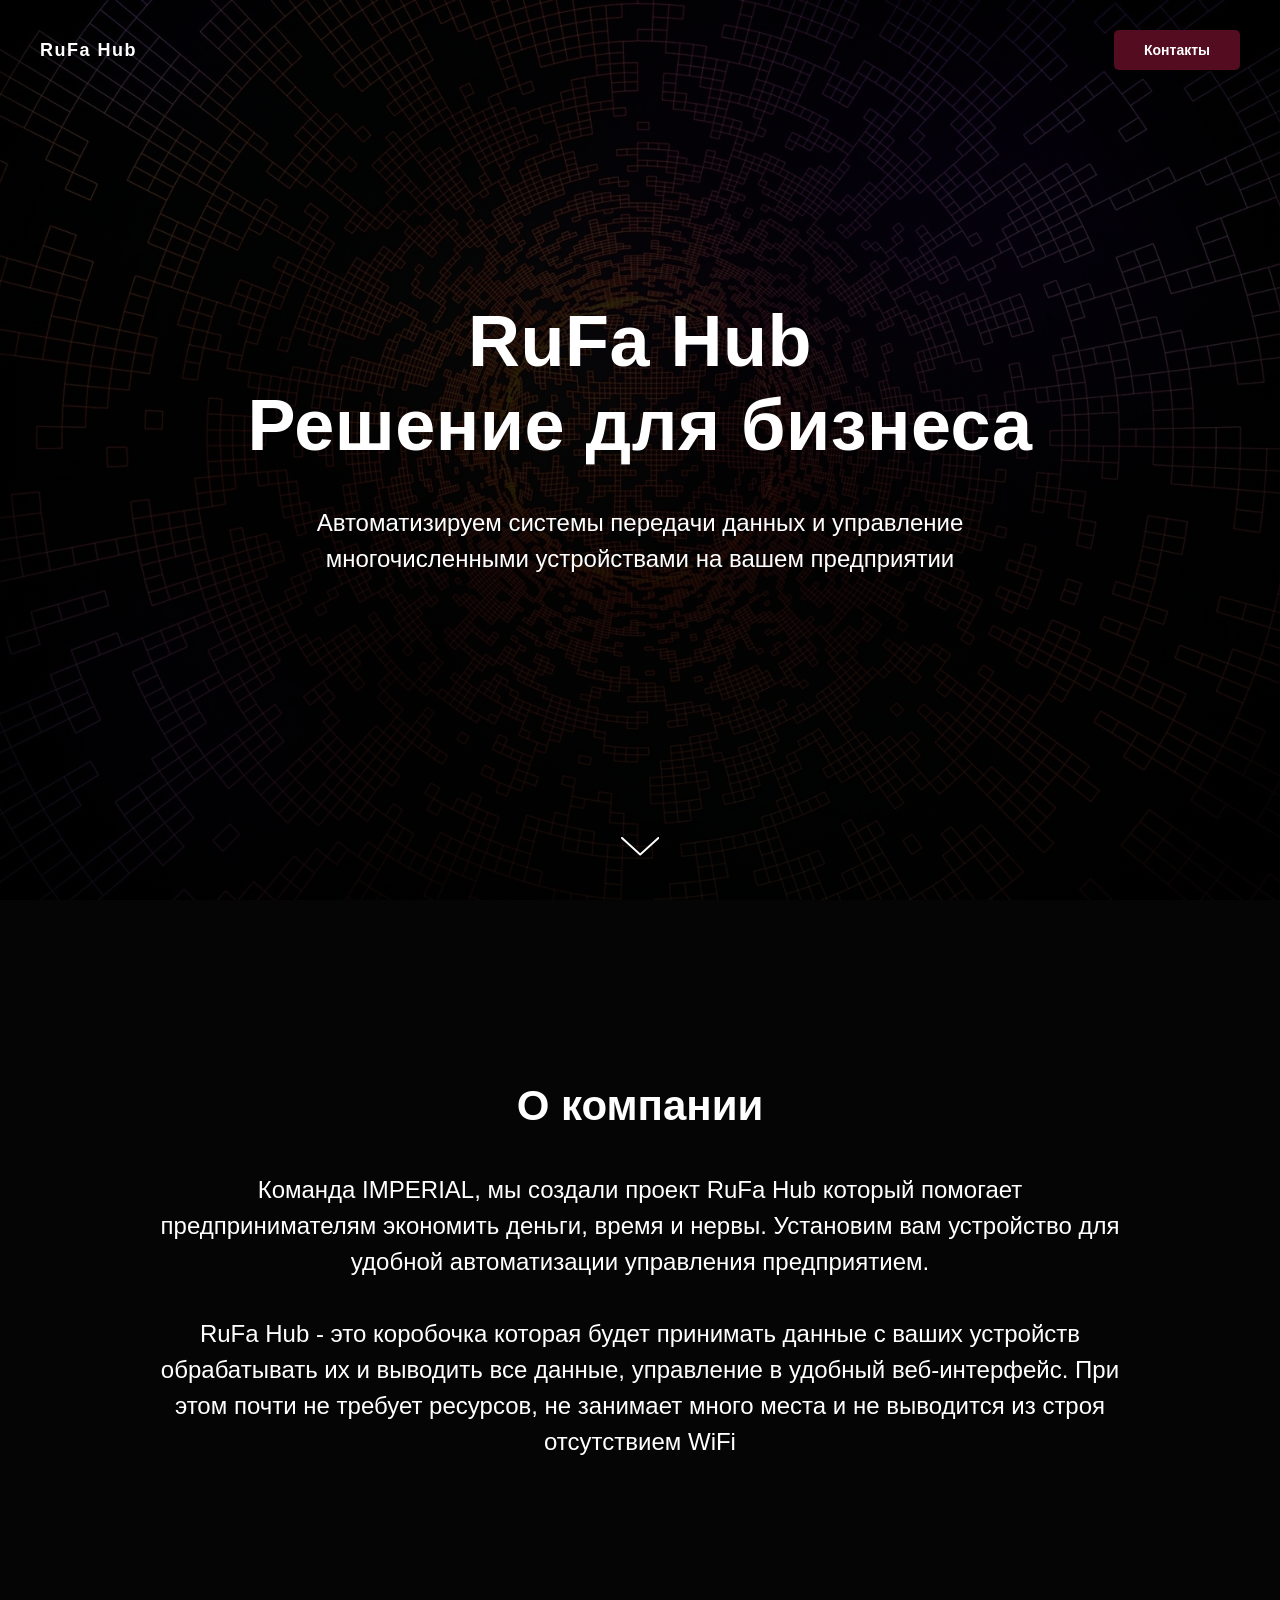
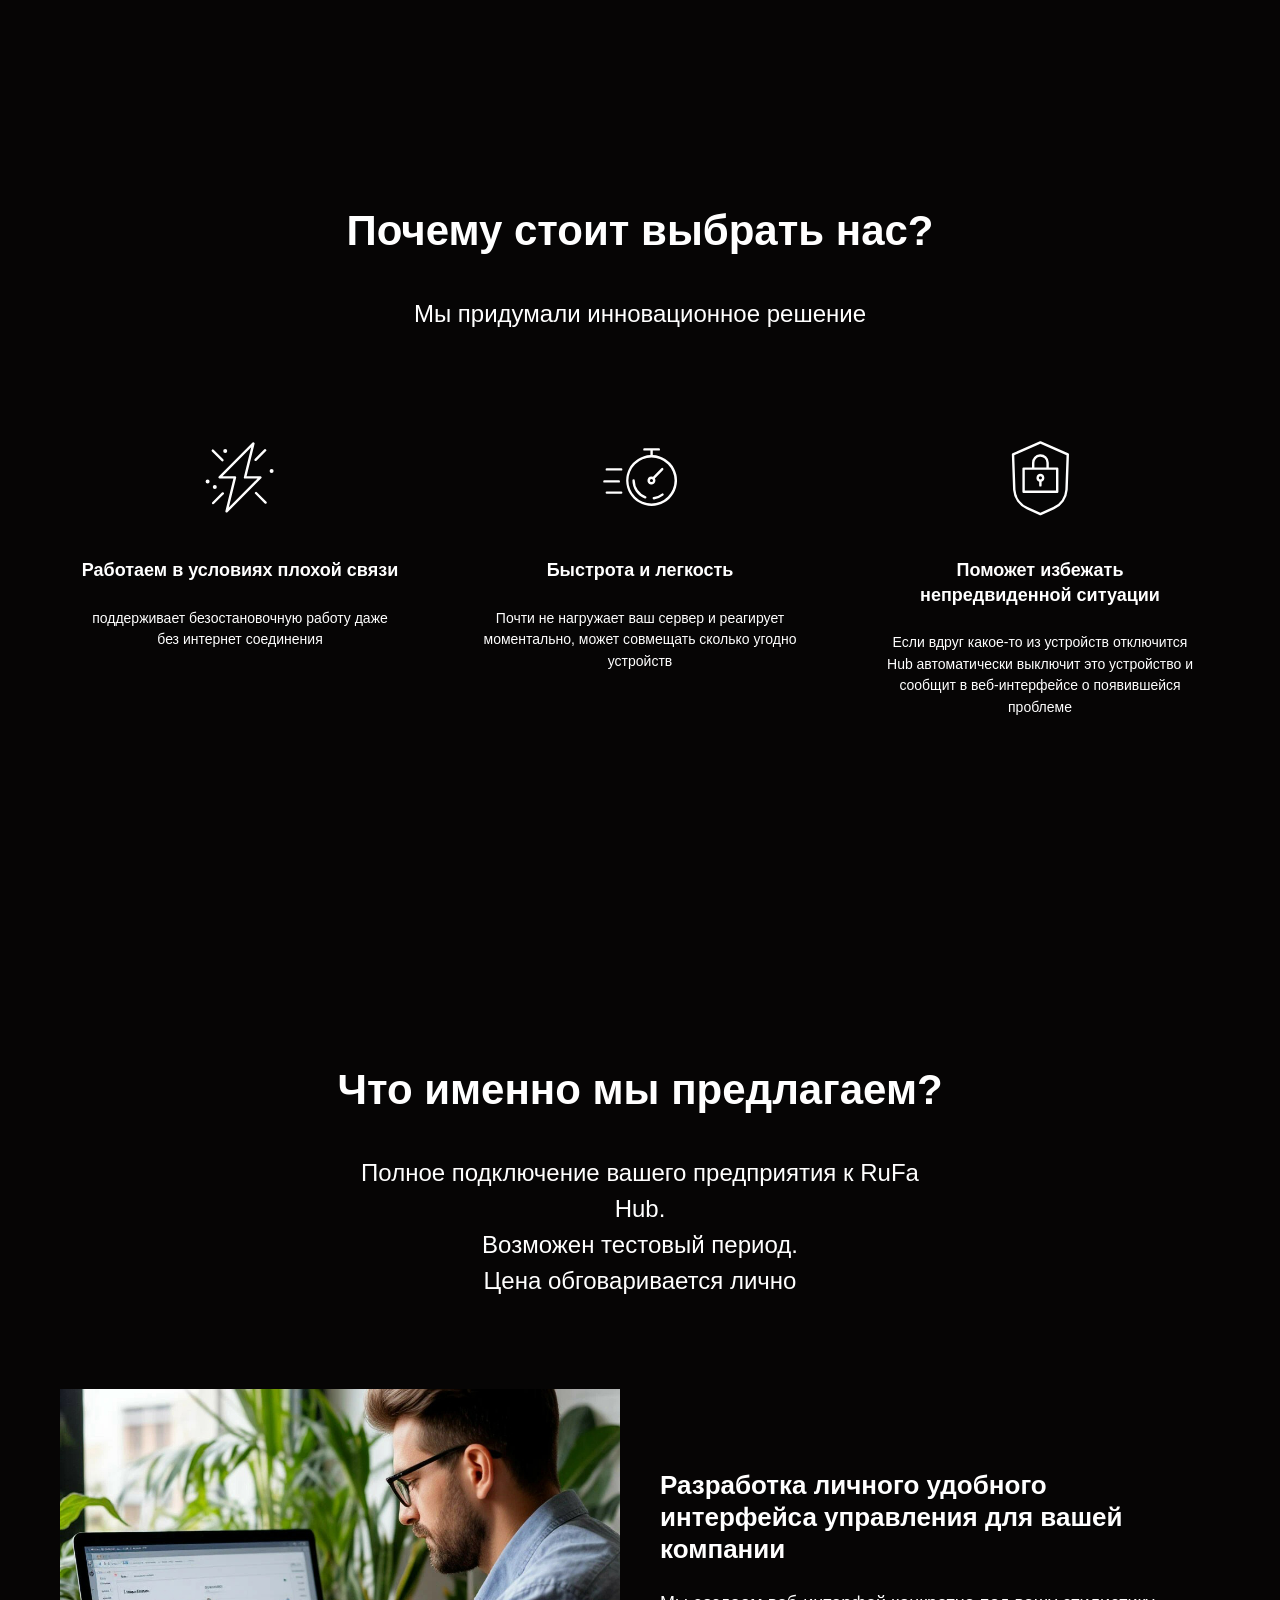
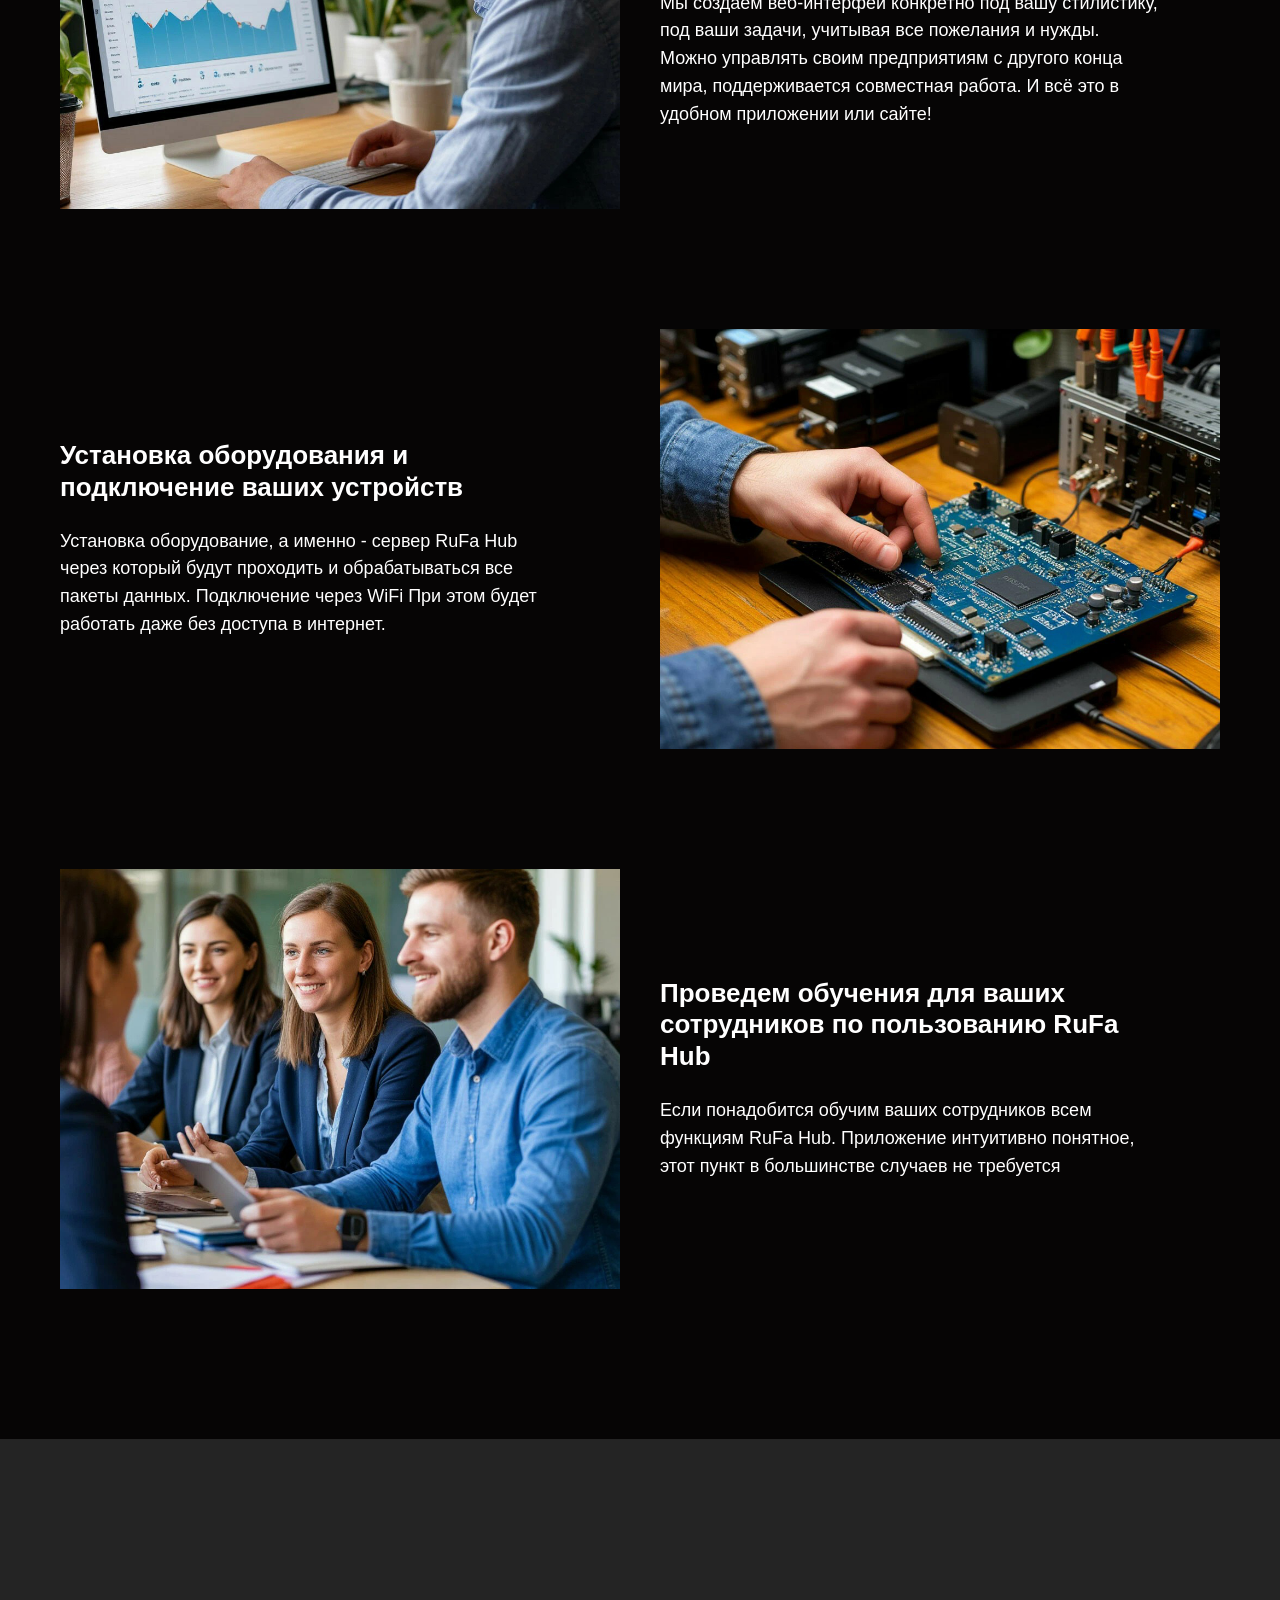
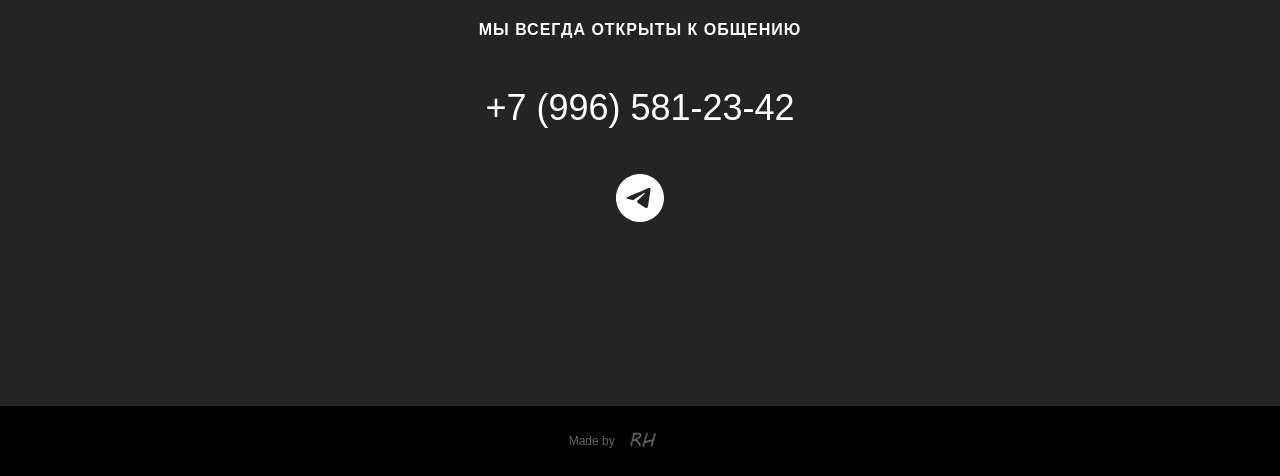
==== commit a993e6e0: "Update index.html" ====
--- a/index.html
+++ b/index.html
@@ -39,7 +39,7 @@
 alt=""> <div class="t490__wrappercenter"> <div class="t-card__title t-name t-name_sm" field="li_title__1476968722790">
 Поможет избежать непредвиденной ситуации
 </div> <div class="t-card__descr t-descr t-descr_xxs" field="li_descr__1476968722790">
-Если вдруг какое-то из устройств отключится RuFa Hub автоматически выключит это устройство и сообщит в веб-интерфейсе о появившейся проблеме
+Если вдруг какое-то из устройств отключится  Hub автоматически выключит это устройство и сообщит в веб-интерфейсе о появившейся проблеме
 </div> <style> #rec998269736 .t-card__title{color:#ffffff;}#rec998269736 .t-card__descr{color:#ffffff;}</style> </div> </div> </div> </div> <script>t_onReady(function() {t_onFuncLoad('t490_init',function() {t490_init('998269736');});});</script> </div> <div id="rec998269746" class="r t-rec t-rec_pt_150 t-rec_pb_150" style="padding-top:150px;padding-bottom:150px;background-color:#060505; " data-animationappear="off" data-record-type="843" data-bg-color="#060505"> <!-- t843 --> <div class="t843"> <div class="t-section__container t-container t-container_flex"> <div class="t-col t-col_12 "> <div
 class="t-section__title t-title t-title_xs t-align_center t-margin_auto"
 field="btitle">
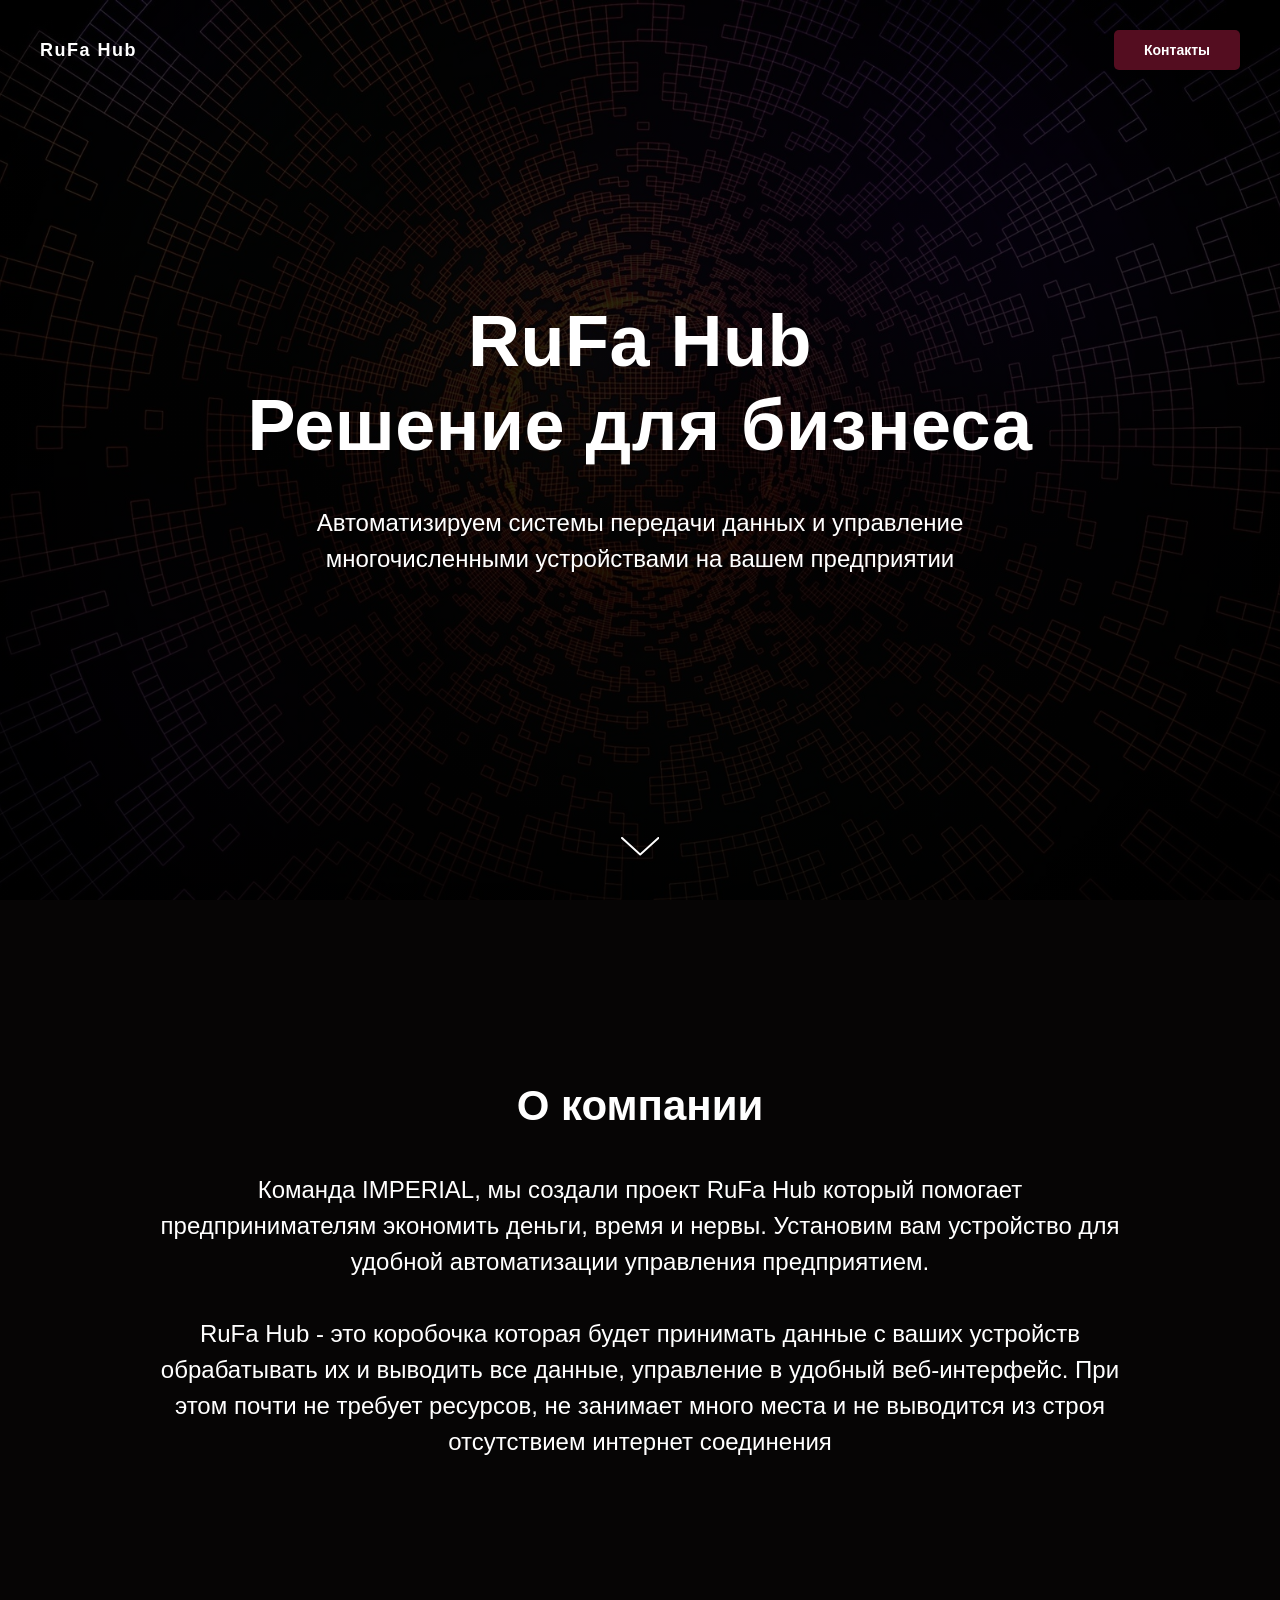
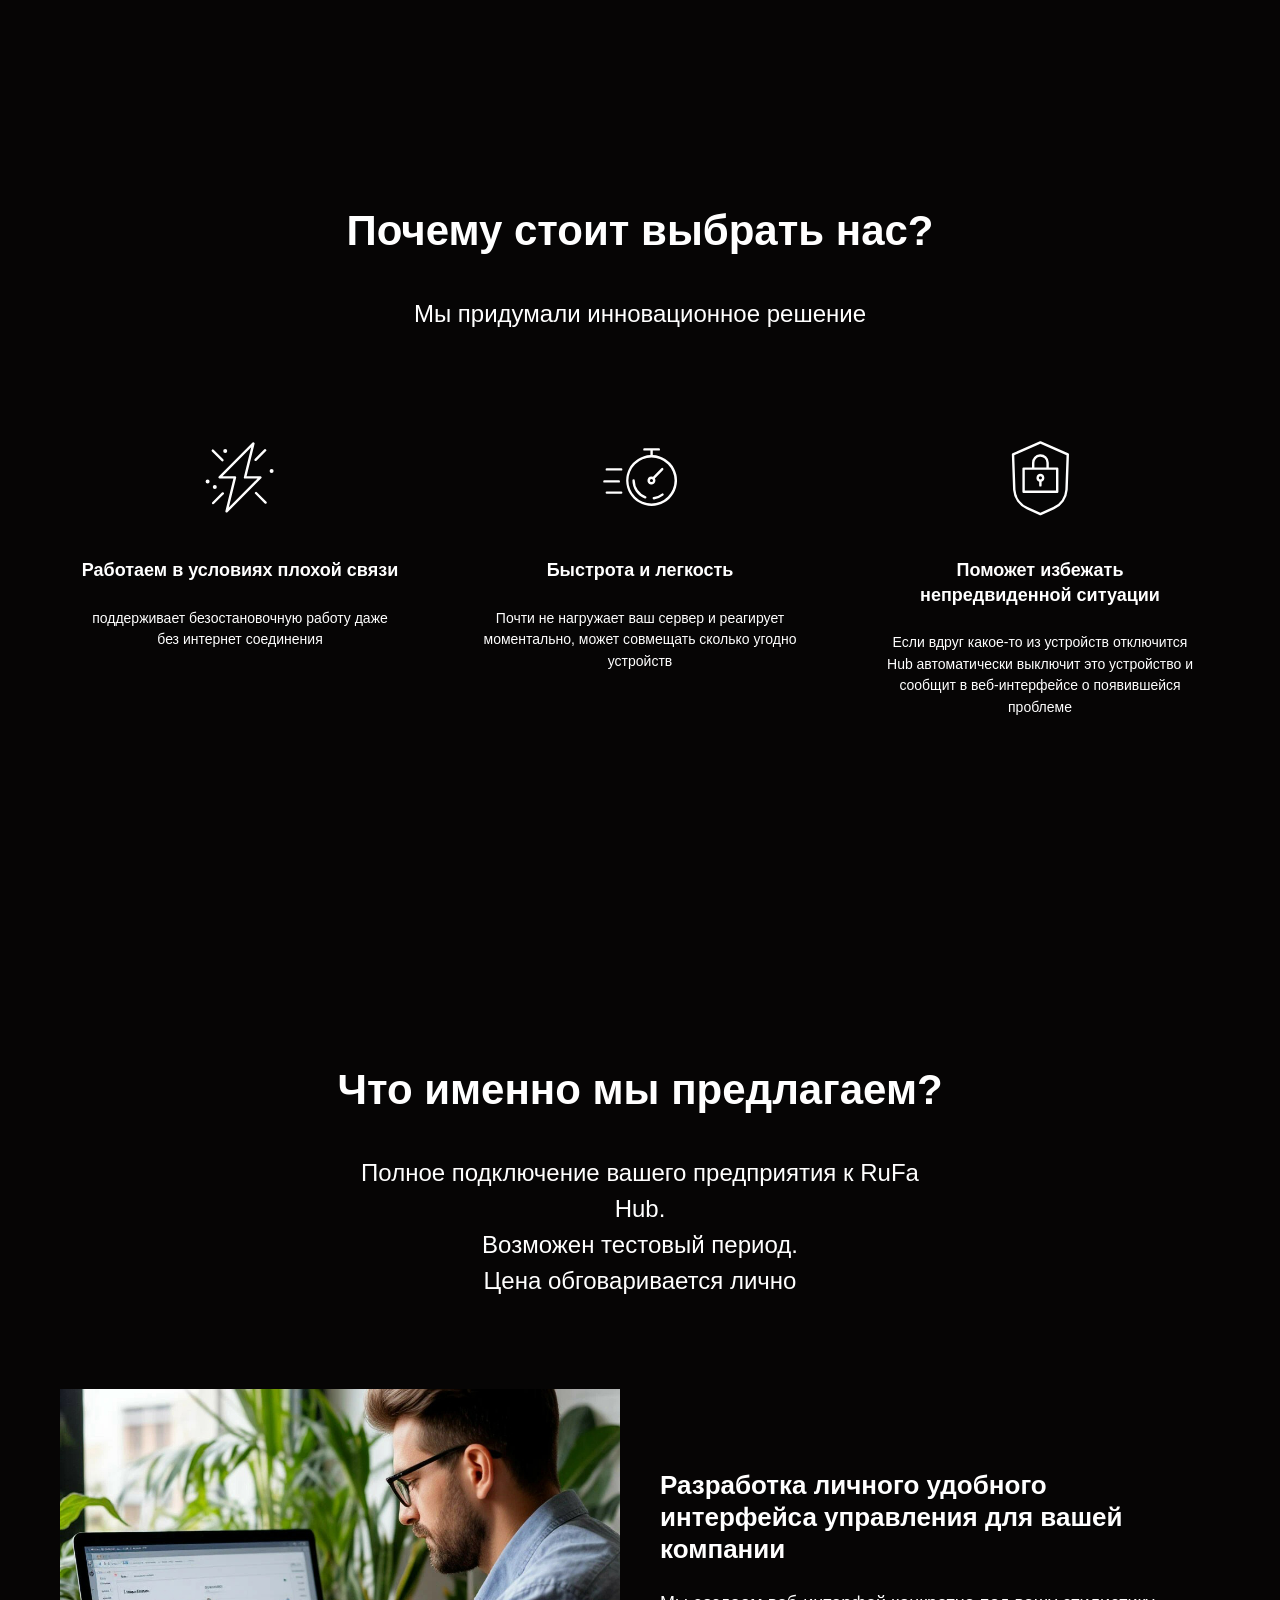
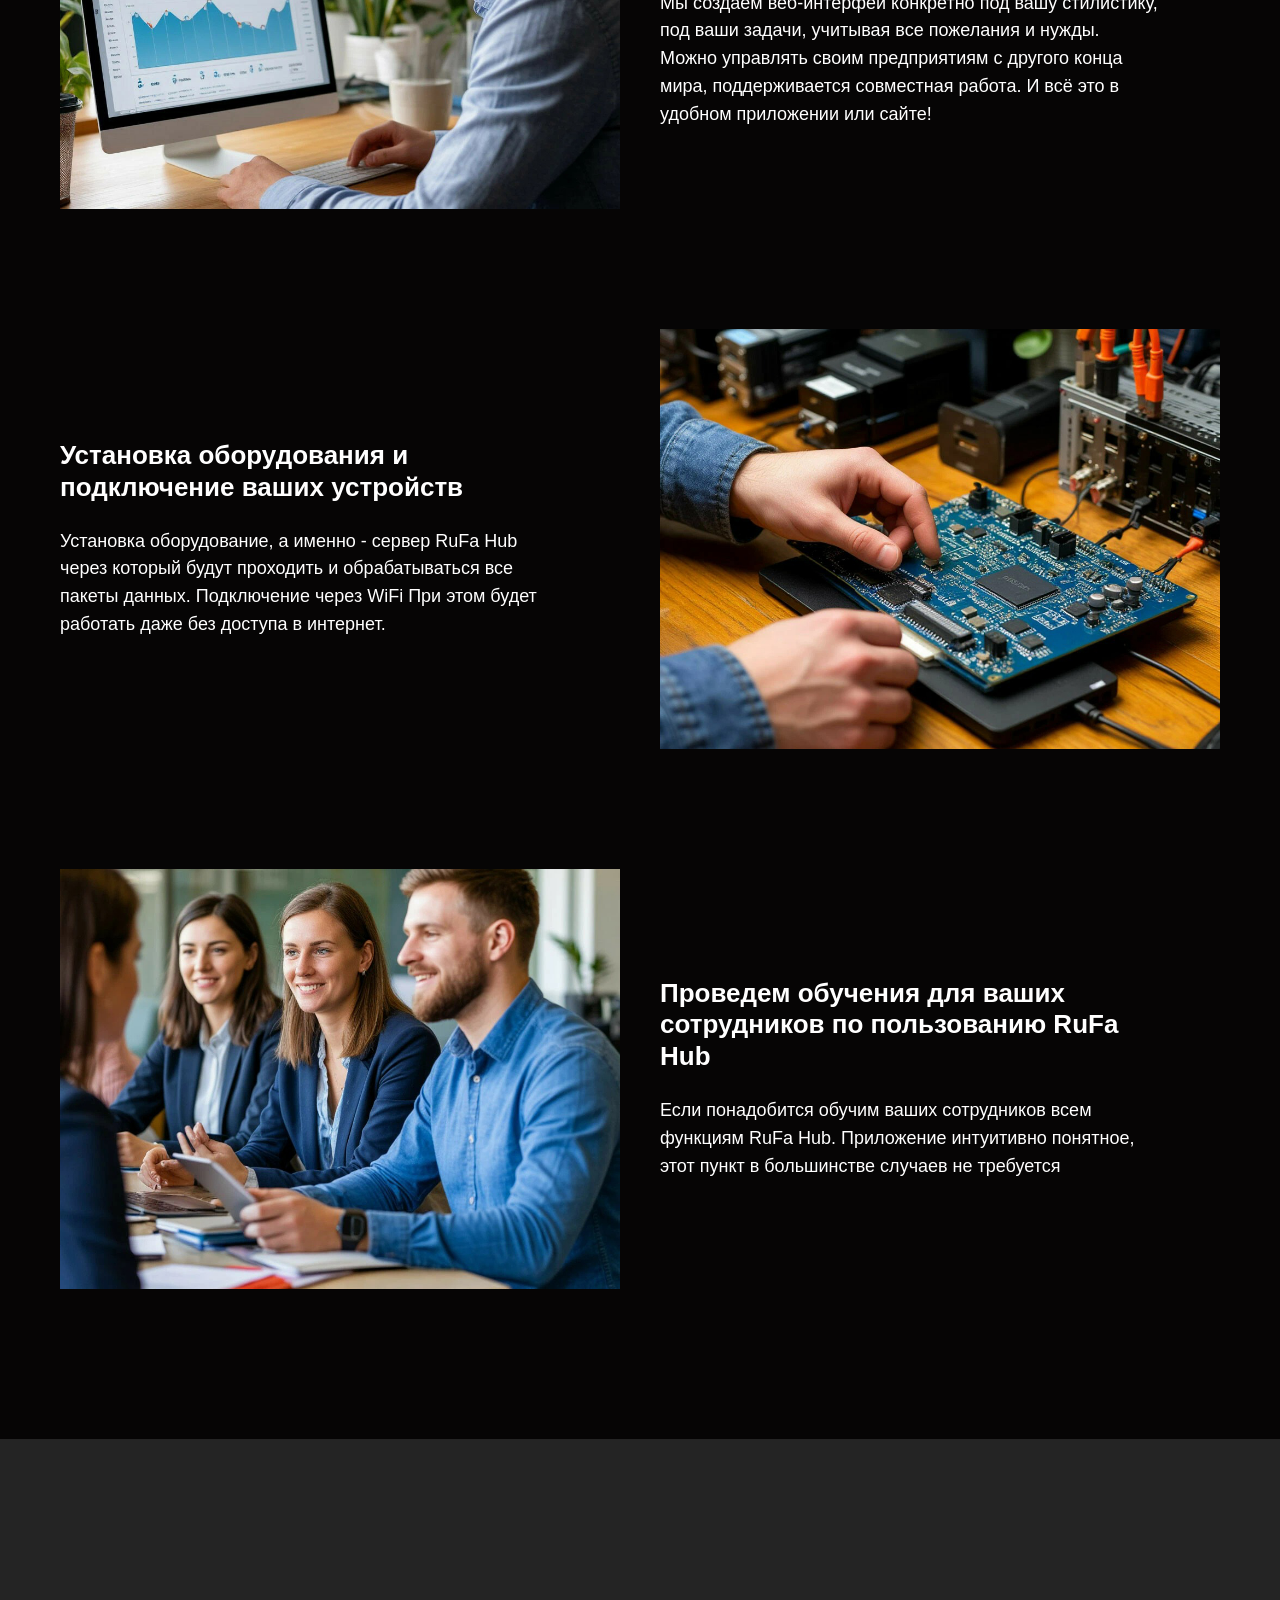
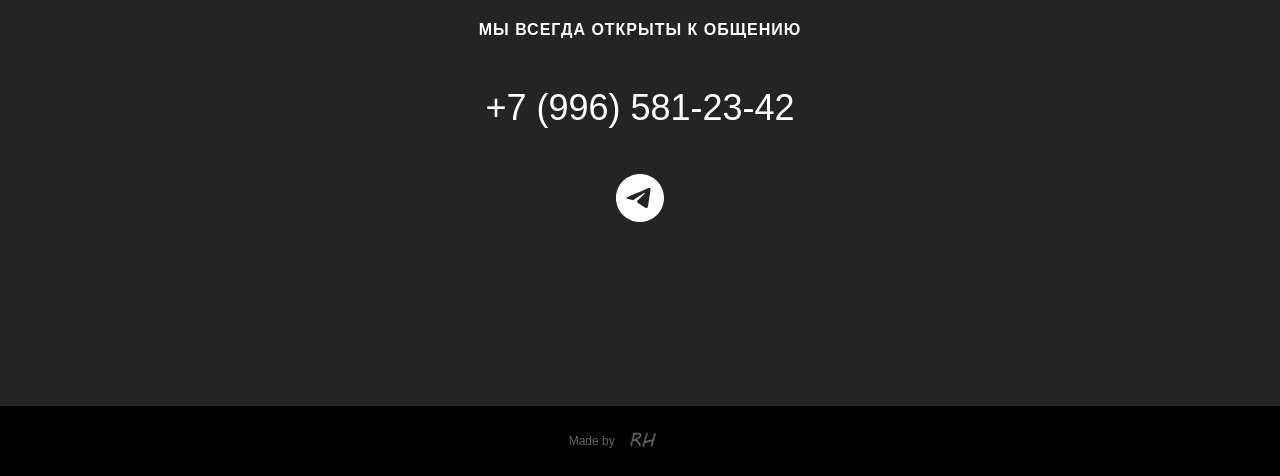
==== commit 0b818bdd: "Update index.html" ====
--- a/index.html
+++ b/index.html
@@ -7,7 +7,7 @@
 burger.addEventListener('click',function() {if(!burger.closest('.tmenu-mobile')&&!burger.closest('.t450__burger_container')&&!burger.closest('.t466__container')&&!burger.closest('.t204__burger')&&!burger.closest('.t199__js__menu-toggler')) {burger.classList.toggle('t-menuburger-opened');burger.classList.remove('t-menuburger-unhovered');}});var menu=rec.querySelector('[data-menu="yes"]');if(!menu) return;var menuLinks=menu.querySelectorAll('.t-menu__link-item');var submenuClassList=['t978__menu-link_hook','t978__tm-link','t966__tm-link','t794__tm-link','t-menusub__target-link'];Array.prototype.forEach.call(menuLinks,function(link) {link.addEventListener('click',function() {var isSubmenuHook=submenuClassList.some(function(submenuClass) {return link.classList.contains(submenuClass);});if(isSubmenuHook) return;burger.classList.remove('t-menuburger-opened');});});menu.addEventListener('clickedAnchorInTooltipMenu',function() {burger.classList.remove('t-menuburger-opened');});}
 t_onReady(function() {t_onFuncLoad('t_menuburger_init',function(){t_menuburger_init('998269716');});});</script> <style>.t-menuburger{position:relative;flex-shrink:0;width:28px;height:20px;padding:0;border:none;background-color:transparent;outline:none;-webkit-transform:rotate(0deg);transform:rotate(0deg);transition:transform .5s ease-in-out;cursor:pointer;z-index:999;}.t-menuburger span{display:block;position:absolute;width:100%;opacity:1;left:0;-webkit-transform:rotate(0deg);transform:rotate(0deg);transition:.25s ease-in-out;height:3px;background-color:#000;}.t-menuburger span:nth-child(1){top:0px;}.t-menuburger span:nth-child(2),.t-menuburger span:nth-child(3){top:8px;}.t-menuburger span:nth-child(4){top:16px;}.t-menuburger__big{width:42px;height:32px;}.t-menuburger__big span{height:5px;}.t-menuburger__big span:nth-child(2),.t-menuburger__big span:nth-child(3){top:13px;}.t-menuburger__big span:nth-child(4){top:26px;}.t-menuburger__small{width:22px;height:14px;}.t-menuburger__small span{height:2px;}.t-menuburger__small span:nth-child(2),.t-menuburger__small span:nth-child(3){top:6px;}.t-menuburger__small span:nth-child(4){top:12px;}.t-menuburger-opened span:nth-child(1){top:8px;width:0%;left:50%;}.t-menuburger-opened span:nth-child(2){-webkit-transform:rotate(45deg);transform:rotate(45deg);}.t-menuburger-opened span:nth-child(3){-webkit-transform:rotate(-45deg);transform:rotate(-45deg);}.t-menuburger-opened span:nth-child(4){top:8px;width:0%;left:50%;}.t-menuburger-opened.t-menuburger__big span:nth-child(1){top:6px;}.t-menuburger-opened.t-menuburger__big span:nth-child(4){top:18px;}.t-menuburger-opened.t-menuburger__small span:nth-child(1),.t-menuburger-opened.t-menuburger__small span:nth-child(4){top:6px;}@media (hover),(min-width:0\0){.t-menuburger_first:hover span:nth-child(1){transform:translateY(1px);}.t-menuburger_first:hover span:nth-child(4){transform:translateY(-1px);}.t-menuburger_first.t-menuburger__big:hover span:nth-child(1){transform:translateY(3px);}.t-menuburger_first.t-menuburger__big:hover span:nth-child(4){transform:translateY(-3px);}}.t-menuburger_second span:nth-child(2),.t-menuburger_second span:nth-child(3){width:80%;left:20%;right:0;}@media (hover),(min-width:0\0){.t-menuburger_second.t-menuburger-hovered span:nth-child(2),.t-menuburger_second.t-menuburger-hovered span:nth-child(3){animation:t-menuburger-anim 0.3s ease-out normal forwards;}.t-menuburger_second.t-menuburger-unhovered span:nth-child(2),.t-menuburger_second.t-menuburger-unhovered span:nth-child(3){animation:t-menuburger-anim2 0.3s ease-out normal forwards;}}.t-menuburger_second.t-menuburger-opened span:nth-child(2),.t-menuburger_second.t-menuburger-opened span:nth-child(3){left:0;right:0;width:100%!important;}.t-menuburger_third span:nth-child(4){width:70%;left:unset;right:0;}@media (hover),(min-width:0\0){.t-menuburger_third:not(.t-menuburger-opened):hover span:nth-child(4){width:100%;}}.t-menuburger_third.t-menuburger-opened span:nth-child(4){width:0!important;right:50%;}.t-menuburger_fourth{height:12px;}.t-menuburger_fourth.t-menuburger__small{height:8px;}.t-menuburger_fourth.t-menuburger__big{height:18px;}.t-menuburger_fourth span:nth-child(2),.t-menuburger_fourth span:nth-child(3){top:4px;opacity:0;}.t-menuburger_fourth span:nth-child(4){top:8px;}.t-menuburger_fourth.t-menuburger__small span:nth-child(2),.t-menuburger_fourth.t-menuburger__small span:nth-child(3){top:3px;}.t-menuburger_fourth.t-menuburger__small span:nth-child(4){top:6px;}.t-menuburger_fourth.t-menuburger__small span:nth-child(2),.t-menuburger_fourth.t-menuburger__small span:nth-child(3){top:3px;}.t-menuburger_fourth.t-menuburger__small span:nth-child(4){top:6px;}.t-menuburger_fourth.t-menuburger__big span:nth-child(2),.t-menuburger_fourth.t-menuburger__big span:nth-child(3){top:6px;}.t-menuburger_fourth.t-menuburger__big span:nth-child(4){top:12px;}@media (hover),(min-width:0\0){.t-menuburger_fourth:not(.t-menuburger-opened):hover span:nth-child(1){transform:translateY(1px);}.t-menuburger_fourth:not(.t-menuburger-opened):hover span:nth-child(4){transform:translateY(-1px);}.t-menuburger_fourth.t-menuburger__big:not(.t-menuburger-opened):hover span:nth-child(1){transform:translateY(3px);}.t-menuburger_fourth.t-menuburger__big:not(.t-menuburger-opened):hover span:nth-child(4){transform:translateY(-3px);}}.t-menuburger_fourth.t-menuburger-opened span:nth-child(1),.t-menuburger_fourth.t-menuburger-opened span:nth-child(4){top:4px;}.t-menuburger_fourth.t-menuburger-opened span:nth-child(2),.t-menuburger_fourth.t-menuburger-opened span:nth-child(3){opacity:1;}@keyframes t-menuburger-anim{0%{width:80%;left:20%;right:0;}50%{width:100%;left:0;right:0;}100%{width:80%;left:0;right:20%;}}@keyframes t-menuburger-anim2{0%{width:80%;left:0;}50%{width:100%;right:0;left:0;}100%{width:80%;left:20%;right:0;}}</style> </div> </div> <style>.tmenu-mobile{background-color:#111;display:none;width:100%;top:0;z-index:990;}.tmenu-mobile_positionfixed{position:fixed;}.tmenu-mobile__text{color:#fff;}.tmenu-mobile__container{min-height:64px;padding:20px;position:relative;box-sizing:border-box;display:-webkit-flex;display:-ms-flexbox;display:flex;-webkit-align-items:center;-ms-flex-align:center;align-items:center;-webkit-justify-content:space-between;-ms-flex-pack:justify;justify-content:space-between;}.tmenu-mobile__list{display:block;}.tmenu-mobile__burgerlogo{display:inline-block;font-size:24px;font-weight:400;white-space:nowrap;vertical-align:middle;}.tmenu-mobile__imglogo{height:auto;display:block;max-width:300px!important;box-sizing:border-box;padding:0;margin:0 auto;}@media screen and (max-width:980px){.tmenu-mobile__menucontent_hidden{display:none;height:100%;}.tmenu-mobile{display:block;}}@media screen and (max-width:980px){#rec998269716 .t-menuburger{-webkit-order:1;-ms-flex-order:1;order:1;}}</style> <style> #rec998269716 .tmenu-mobile__burgerlogo a{font-size:18px;color:#ffffff;font-weight:700;letter-spacing:1.5px;}</style> <style> #rec998269716 .tmenu-mobile__burgerlogo__title{font-size:18px;color:#ffffff;font-weight:700;letter-spacing:1.5px;}</style> <div id="nav998269716" class="t228 t228__positionabsolute tmenu-mobile__menucontent_hidden" style="background-color: rgba(0,0,0,0.0); height:100px; " data-bgcolor-hex="#000000" data-bgcolor-rgba="rgba(0,0,0,0.0)" data-navmarker="nav998269716marker" data-appearoffset="" data-bgopacity-two="" data-menushadow="" data-menushadow-css="" data-bgopacity="0.0" data-menu-items-align="right" data-menu="yes"> <div class="t228__maincontainer " style="height:100px;"> <div class="t228__padding40px"></div> <div class="t228__leftside"> <div class="t228__leftcontainer"> <div class="t228__logo t-title" field="title">RuFa Hub</div> </div> </div> <div class="t228__centerside t228__menualign_right"> </div> <div class="t228__rightside"> <div class="t228__rightcontainer"> <div class="t228__right_buttons"> <div class="t228__right_buttons_wrap"> <div class="t228__right_buttons_but"> <a href="#rec998269761" target="" class="t-btn t-btn_md " style="color:#ffffff;background-color:#540d20;border-radius:5px; -moz-border-radius:5px; -webkit-border-radius:5px;" data-buttonfieldset="button">
 Контакты
-</a> </div> </div> </div> </div> </div> <div class="t228__padding40px"></div> </div> </div> <style>@media screen and (max-width:980px){#rec998269716 .t228{position:static;}}</style> <script>window.addEventListener('resize',t_throttle(function() {t_onFuncLoad('t_menu__setBGcolor',function() {t_menu__setBGcolor('998269716','.t228');});}));t_onReady(function() {t_onFuncLoad('t_menu__highlightActiveLinks',function() {t_menu__highlightActiveLinks('.t228__list_item a');});t_onFuncLoad('t228__init',function() {t228__init('998269716');});t_onFuncLoad('t_menu__setBGcolor',function() {t_menu__setBGcolor('998269716','.t228');});t_onFuncLoad('t_menu__interactFromKeyboard',function() {t_menu__interactFromKeyboard('998269716');});t_onFuncLoad('t_menu__createMobileMenu',function() {t_menu__createMobileMenu('998269716','.t228');});});</script> <!--[if IE 8]> <style>#rec998269716 .t228{filter:progid:DXImageTransform.Microsoft.gradient(startColorStr='#D9000000',endColorstr='#D9000000');}</style> <![endif]--> <style>@media (hover:hover),(min-width:0\0) {#rec998269716 .t-btn:not(.t-animate_no-hover):hover {color:#ff4c7c !important;background-color:#ffffff !important;}#rec998269716 .t-btn:not(.t-animate_no-hover):focus-visible {color:#ff4c7c !important;background-color:#ffffff !important;}#rec998269716 .t-btn:not(.t-animate_no-hover) {transition-property:background-color,color,border-color,box-shadow;transition-duration:0.2s;transition-timing-function:ease-in-out;}#rec998269716 .t-btntext:not(.t-animate_no-hover):hover {color:#ff4c7c !important;}#rec998269716 .t-btntext:not(.t-animate_no-hover):focus-visible {color:#ff4c7c !important;}}</style> <style>#rec998269716 .t-menu__link-item{}@supports (overflow:-webkit-marquee) and (justify-content:inherit){#rec998269716 .t-menu__link-item,#rec998269716 .t-menu__link-item.t-active{opacity:1 !important;}}</style> <style> #rec998269716 .t228__leftcontainer a{font-size:18px;color:#ffffff;font-weight:700;letter-spacing:1.5px;}#rec998269716 a.t-menu__link-item{color:#ffffff;font-weight:600;}#rec998269716 .t228__right_langs_lang a{color:#ffffff;font-weight:600;}</style> <style> #rec998269716 .t228__logo{font-size:18px;color:#ffffff;font-weight:700;letter-spacing:1.5px;}</style> </div> <div id="rec998269721" class="r t-rec" style=" " data-animationappear="off" data-record-type="18"> <!-- cover --> <div class="t-cover" id="recorddiv998269721"bgimgfield="img"style="height:100vh;background-image:url('images/tild3836-3633-4561-a666-643430313362__-__resize__20x__software-gb9ef25078_.jpg');"> <div class="t-cover__carrier" id="coverCarry998269721"data-content-cover-id="998269721"data-content-cover-bg="images/tild3836-3633-4561-a666-643430313362__software-gb9ef25078_.jpg"data-display-changed="true"data-content-cover-height="100vh"data-content-cover-parallax=""data-content-use-image-for-mobile-cover=""style="height:100vh;background-attachment:scroll; background-position:center bottom;"itemscope itemtype="http://schema.org/ImageObject"><meta itemprop="image" content="images/tild3836-3633-4561-a666-643430313362__software-gb9ef25078_.jpg"></div> <div class="t-cover__filter" style="height:100vh;background-image: -moz-linear-gradient(top, rgba(0,0,0,0.80), rgba(0,0,0,0.90));background-image: -webkit-linear-gradient(top, rgba(0,0,0,0.80), rgba(0,0,0,0.90));background-image: -o-linear-gradient(top, rgba(0,0,0,0.80), rgba(0,0,0,0.90));background-image: -ms-linear-gradient(top, rgba(0,0,0,0.80), rgba(0,0,0,0.90));background-image: linear-gradient(top, rgba(0,0,0,0.80), rgba(0,0,0,0.90));filter: progid:DXImageTransform.Microsoft.gradient(startColorStr='#33000000', endColorstr='#19000000');"></div> <div class="t-container"> <div class="t-col t-col_12 "> <div class="t-cover__wrapper t-valign_middle" style="height:100vh;"> <div class="t001 t-align_center"> <div class="t001__wrapper" data-hook-content="covercontent"> <div class="t001__title t-title t-title_xl t-animate" data-animate-style="fadeinup" data-animate-group="yes" field="title">RuFa Hub<br />Решение для бизнеса</div> <div class="t001__descr t-descr t-descr_xl t001__descr_center t-animate" data-animate-style="fadeinup" data-animate-group="yes" field="descr">Автоматизируем системы передачи данных и управление многочисленными устройствами на вашем предприятии</div> <span class="space"></span> </div> </div> </div> </div> </div> <!-- arrow --> <div class="t-cover__arrow"><div class="t-cover__arrow-wrapper t-cover__arrow-wrapper_animated"><div class="t-cover__arrow_mobile"><svg role="presentation" class="t-cover__arrow-svg" style="fill:#ffffff;" x="0px" y="0px" width="38.417px" height="18.592px" viewBox="0 0 38.417 18.592" style="enable-background:new 0 0 38.417 18.592;"><g><path d="M19.208,18.592c-0.241,0-0.483-0.087-0.673-0.261L0.327,1.74c-0.408-0.372-0.438-1.004-0.066-1.413c0.372-0.409,1.004-0.439,1.413-0.066L19.208,16.24L36.743,0.261c0.411-0.372,1.042-0.342,1.413,0.066c0.372,0.408,0.343,1.041-0.065,1.413L19.881,18.332C19.691,18.505,19.449,18.592,19.208,18.592z"/></g></svg></div></div></div> <!-- arrow --> </div> <style> #rec998269721 .t001__uptitle{text-transform:uppercase;}#rec998269721 .t001__descr{opacity:1;}</style> </div> <div id="rec998269731" class="r t-rec t-rec_pt_180 t-rec_pb_180" style="padding-top:180px;padding-bottom:180px;background-color:#060505; " data-record-type="467" data-bg-color="#060505"> <!-- T467 --> <div class="t467"> <div class="t-container t-align_center"> <div class="t-col t-col_10 t-prefix_1"> <div class="t467__title t-title t-title_lg t-margin_auto" field="title">О компании</div> <div class="t467__descr t-descr t-descr_xl t-margin_auto" field="descr">Команда IMPERIAL, мы создали проект RuFa Hub который помогает предпринимателям экономить деньги, время и нервы. Установим вам устройство для удобной автоматизации управления предприятием.<br /><br />RuFa Hub - это коробочка которая будет принимать данные с ваших устройств обрабатывать их и выводить все данные, управление в удобный веб-интерфейс. При этом почти не требует ресурсов, не занимает много места и не выводится из строя отсутствием WiFi</div> </div> </div> </div> <style> #rec998269731 .t467__title{color:#ffffff;}@media screen and (min-width:900px){#rec998269731 .t467__title{font-size:42px;}}#rec998269731 .t467__descr{color:#ffffff;}</style> </div> <div id="rec998269736" class="r t-rec t-rec_pt_165 t-rec_pb_195" style="padding-top:165px;padding-bottom:195px;background-color:#060505; " data-record-type="490" data-bg-color="#060505"> <!-- t490 --> <div class="t490"> <div class="t-section__container t-container t-container_flex"> <div class="t-col t-col_12 "> <div
+</a> </div> </div> </div> </div> </div> <div class="t228__padding40px"></div> </div> </div> <style>@media screen and (max-width:980px){#rec998269716 .t228{position:static;}}</style> <script>window.addEventListener('resize',t_throttle(function() {t_onFuncLoad('t_menu__setBGcolor',function() {t_menu__setBGcolor('998269716','.t228');});}));t_onReady(function() {t_onFuncLoad('t_menu__highlightActiveLinks',function() {t_menu__highlightActiveLinks('.t228__list_item a');});t_onFuncLoad('t228__init',function() {t228__init('998269716');});t_onFuncLoad('t_menu__setBGcolor',function() {t_menu__setBGcolor('998269716','.t228');});t_onFuncLoad('t_menu__interactFromKeyboard',function() {t_menu__interactFromKeyboard('998269716');});t_onFuncLoad('t_menu__createMobileMenu',function() {t_menu__createMobileMenu('998269716','.t228');});});</script> <!--[if IE 8]> <style>#rec998269716 .t228{filter:progid:DXImageTransform.Microsoft.gradient(startColorStr='#D9000000',endColorstr='#D9000000');}</style> <![endif]--> <style>@media (hover:hover),(min-width:0\0) {#rec998269716 .t-btn:not(.t-animate_no-hover):hover {color:#ff4c7c !important;background-color:#ffffff !important;}#rec998269716 .t-btn:not(.t-animate_no-hover):focus-visible {color:#ff4c7c !important;background-color:#ffffff !important;}#rec998269716 .t-btn:not(.t-animate_no-hover) {transition-property:background-color,color,border-color,box-shadow;transition-duration:0.2s;transition-timing-function:ease-in-out;}#rec998269716 .t-btntext:not(.t-animate_no-hover):hover {color:#ff4c7c !important;}#rec998269716 .t-btntext:not(.t-animate_no-hover):focus-visible {color:#ff4c7c !important;}}</style> <style>#rec998269716 .t-menu__link-item{}@supports (overflow:-webkit-marquee) and (justify-content:inherit){#rec998269716 .t-menu__link-item,#rec998269716 .t-menu__link-item.t-active{opacity:1 !important;}}</style> <style> #rec998269716 .t228__leftcontainer a{font-size:18px;color:#ffffff;font-weight:700;letter-spacing:1.5px;}#rec998269716 a.t-menu__link-item{color:#ffffff;font-weight:600;}#rec998269716 .t228__right_langs_lang a{color:#ffffff;font-weight:600;}</style> <style> #rec998269716 .t228__logo{font-size:18px;color:#ffffff;font-weight:700;letter-spacing:1.5px;}</style> </div> <div id="rec998269721" class="r t-rec" style=" " data-animationappear="off" data-record-type="18"> <!-- cover --> <div class="t-cover" id="recorddiv998269721"bgimgfield="img"style="height:100vh;background-image:url('images/tild3836-3633-4561-a666-643430313362__-__resize__20x__software-gb9ef25078_.jpg');"> <div class="t-cover__carrier" id="coverCarry998269721"data-content-cover-id="998269721"data-content-cover-bg="images/tild3836-3633-4561-a666-643430313362__software-gb9ef25078_.jpg"data-display-changed="true"data-content-cover-height="100vh"data-content-cover-parallax=""data-content-use-image-for-mobile-cover=""style="height:100vh;background-attachment:scroll; background-position:center bottom;"itemscope itemtype="http://schema.org/ImageObject"><meta itemprop="image" content="images/tild3836-3633-4561-a666-643430313362__software-gb9ef25078_.jpg"></div> <div class="t-cover__filter" style="height:100vh;background-image: -moz-linear-gradient(top, rgba(0,0,0,0.80), rgba(0,0,0,0.90));background-image: -webkit-linear-gradient(top, rgba(0,0,0,0.80), rgba(0,0,0,0.90));background-image: -o-linear-gradient(top, rgba(0,0,0,0.80), rgba(0,0,0,0.90));background-image: -ms-linear-gradient(top, rgba(0,0,0,0.80), rgba(0,0,0,0.90));background-image: linear-gradient(top, rgba(0,0,0,0.80), rgba(0,0,0,0.90));filter: progid:DXImageTransform.Microsoft.gradient(startColorStr='#33000000', endColorstr='#19000000');"></div> <div class="t-container"> <div class="t-col t-col_12 "> <div class="t-cover__wrapper t-valign_middle" style="height:100vh;"> <div class="t001 t-align_center"> <div class="t001__wrapper" data-hook-content="covercontent"> <div class="t001__title t-title t-title_xl t-animate" data-animate-style="fadeinup" data-animate-group="yes" field="title">RuFa Hub<br />Решение для бизнеса</div> <div class="t001__descr t-descr t-descr_xl t001__descr_center t-animate" data-animate-style="fadeinup" data-animate-group="yes" field="descr">Автоматизируем системы передачи данных и управление многочисленными устройствами на вашем предприятии</div> <span class="space"></span> </div> </div> </div> </div> </div> <!-- arrow --> <div class="t-cover__arrow"><div class="t-cover__arrow-wrapper t-cover__arrow-wrapper_animated"><div class="t-cover__arrow_mobile"><svg role="presentation" class="t-cover__arrow-svg" style="fill:#ffffff;" x="0px" y="0px" width="38.417px" height="18.592px" viewBox="0 0 38.417 18.592" style="enable-background:new 0 0 38.417 18.592;"><g><path d="M19.208,18.592c-0.241,0-0.483-0.087-0.673-0.261L0.327,1.74c-0.408-0.372-0.438-1.004-0.066-1.413c0.372-0.409,1.004-0.439,1.413-0.066L19.208,16.24L36.743,0.261c0.411-0.372,1.042-0.342,1.413,0.066c0.372,0.408,0.343,1.041-0.065,1.413L19.881,18.332C19.691,18.505,19.449,18.592,19.208,18.592z"/></g></svg></div></div></div> <!-- arrow --> </div> <style> #rec998269721 .t001__uptitle{text-transform:uppercase;}#rec998269721 .t001__descr{opacity:1;}</style> </div> <div id="rec998269731" class="r t-rec t-rec_pt_180 t-rec_pb_180" style="padding-top:180px;padding-bottom:180px;background-color:#060505; " data-record-type="467" data-bg-color="#060505"> <!-- T467 --> <div class="t467"> <div class="t-container t-align_center"> <div class="t-col t-col_10 t-prefix_1"> <div class="t467__title t-title t-title_lg t-margin_auto" field="title">О компании</div> <div class="t467__descr t-descr t-descr_xl t-margin_auto" field="descr">Команда IMPERIAL, мы создали проект RuFa Hub который помогает предпринимателям экономить деньги, время и нервы. Установим вам устройство для удобной автоматизации управления предприятием.<br /><br />RuFa Hub - это коробочка которая будет принимать данные с ваших устройств обрабатывать их и выводить все данные, управление в удобный веб-интерфейс. При этом почти не требует ресурсов, не занимает много места и не выводится из строя отсутствием интернет соединения</div> </div> </div> </div> <style> #rec998269731 .t467__title{color:#ffffff;}@media screen and (min-width:900px){#rec998269731 .t467__title{font-size:42px;}}#rec998269731 .t467__descr{color:#ffffff;}</style> </div> <div id="rec998269736" class="r t-rec t-rec_pt_165 t-rec_pb_195" style="padding-top:165px;padding-bottom:195px;background-color:#060505; " data-record-type="490" data-bg-color="#060505"> <!-- t490 --> <div class="t490"> <div class="t-section__container t-container t-container_flex"> <div class="t-col t-col_12 "> <div
 class="t-section__title t-title t-title_xs t-align_center t-margin_auto"
 field="btitle">
 Почему стоит выбрать нас?
